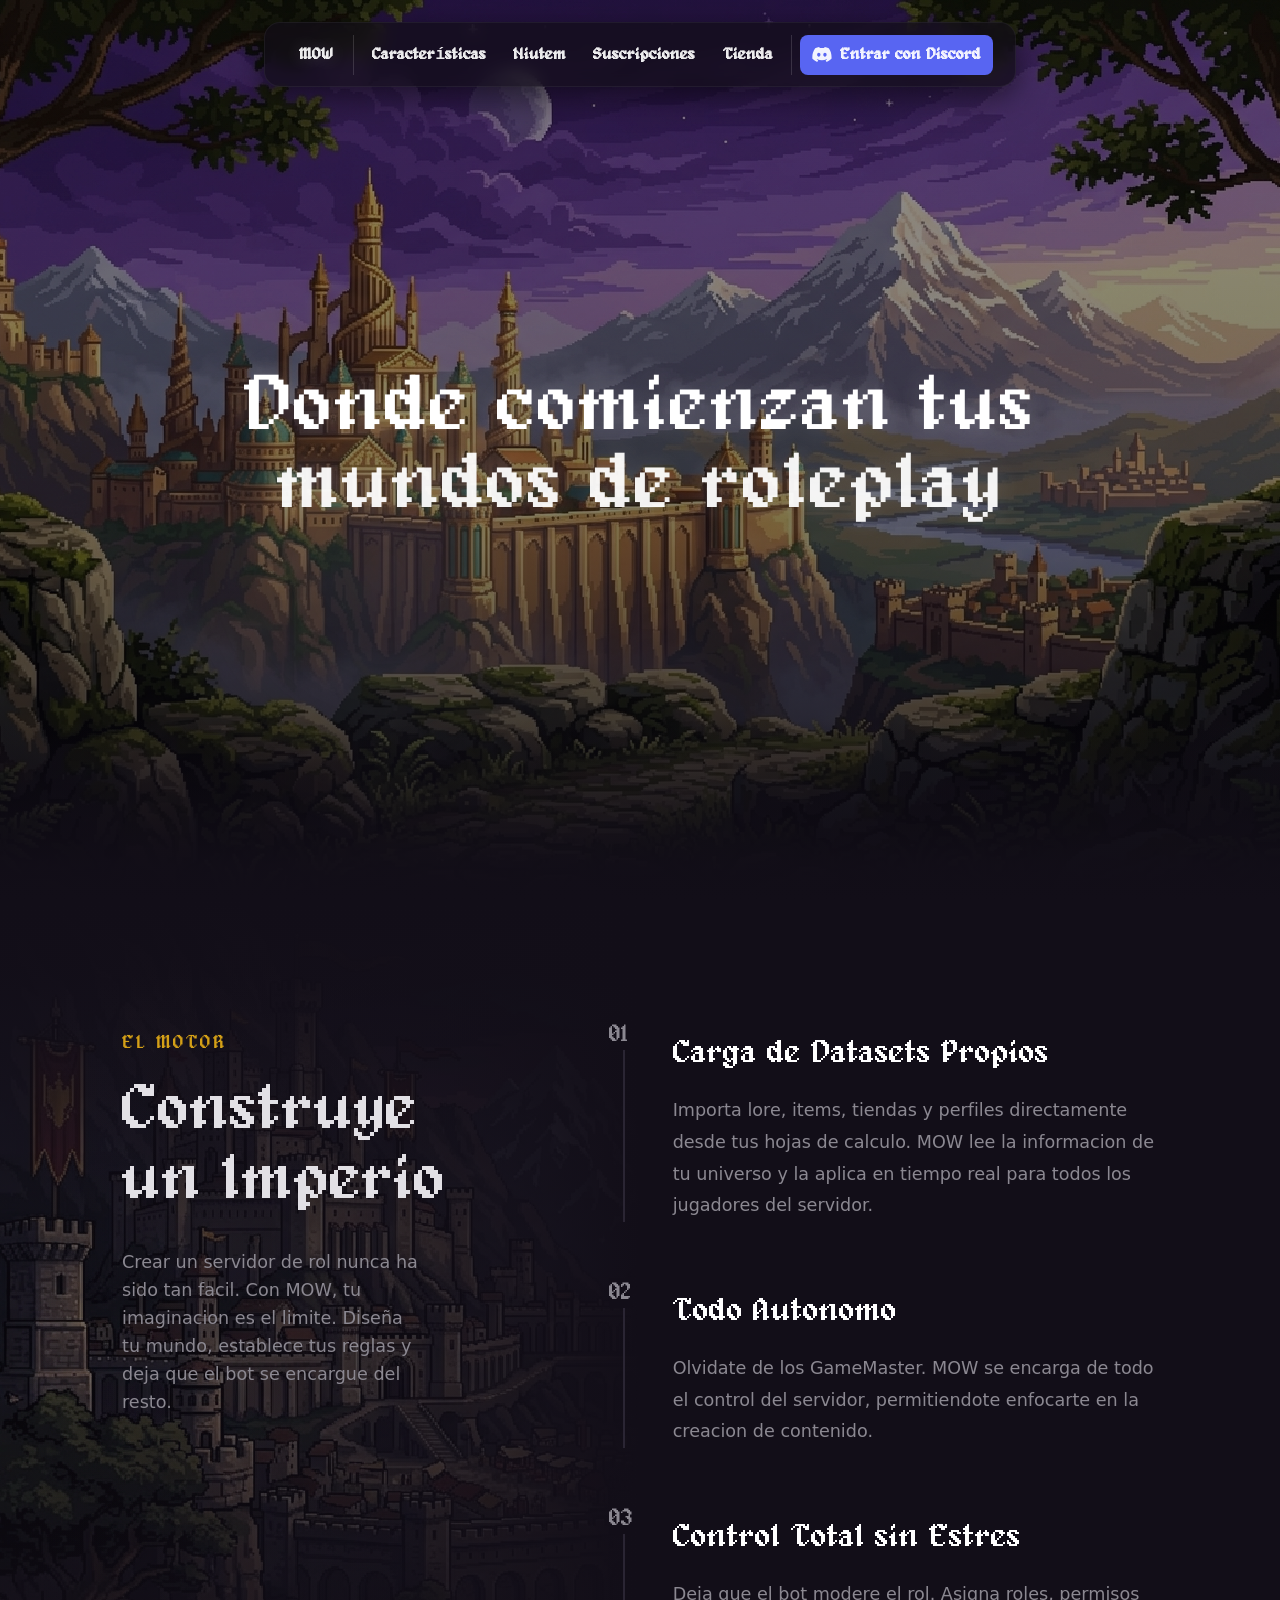
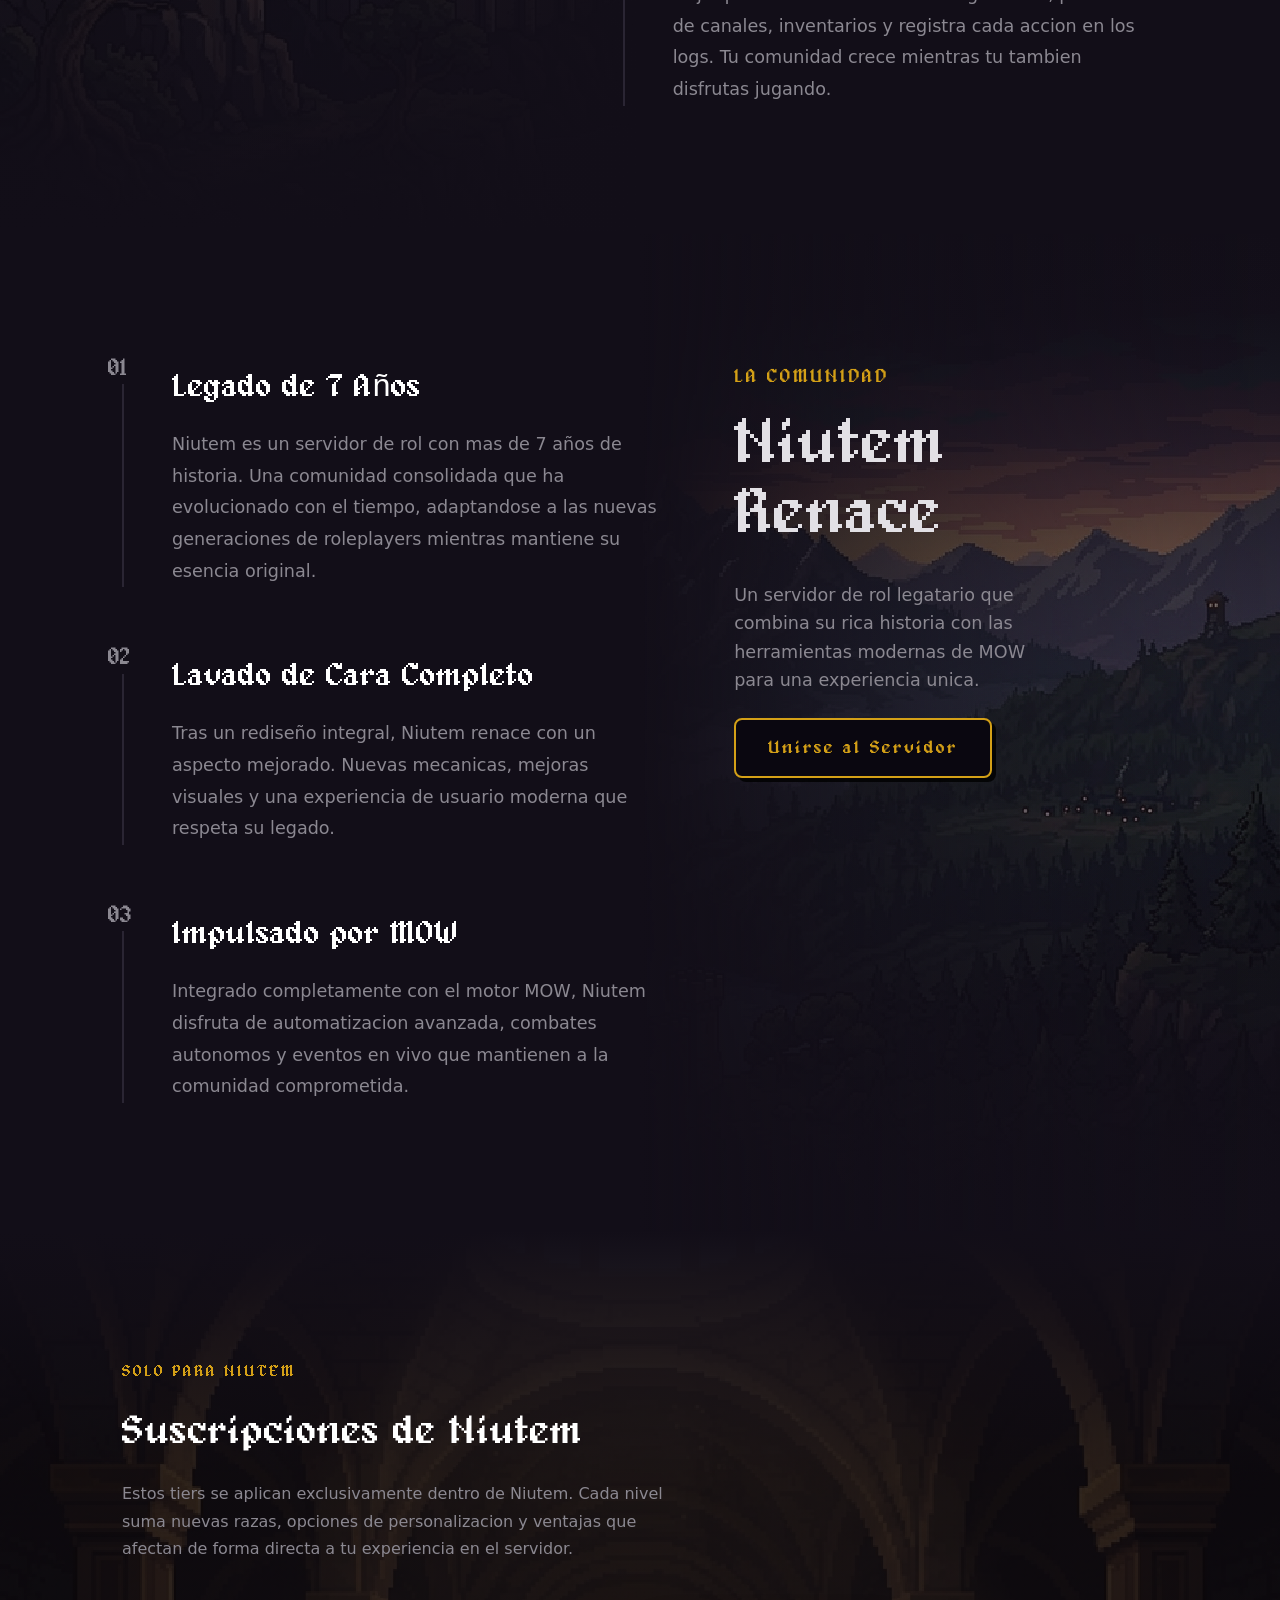
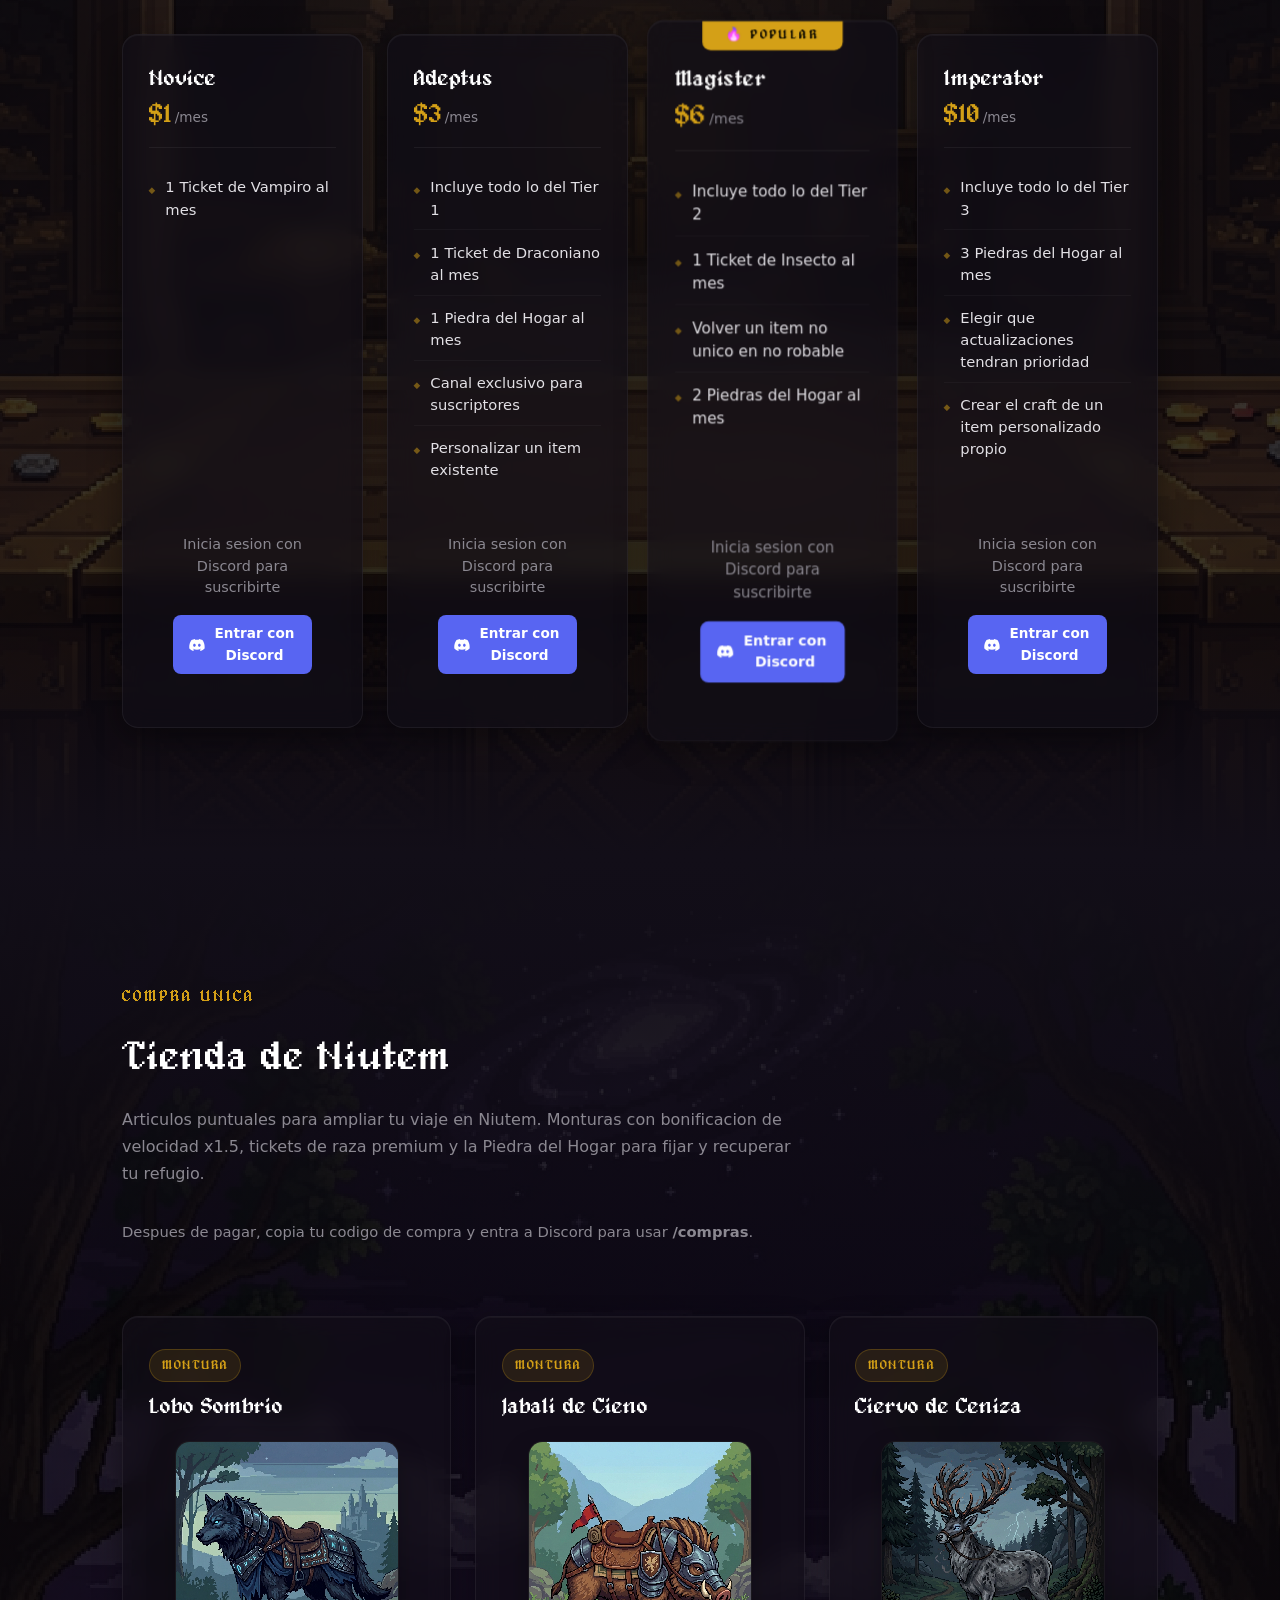
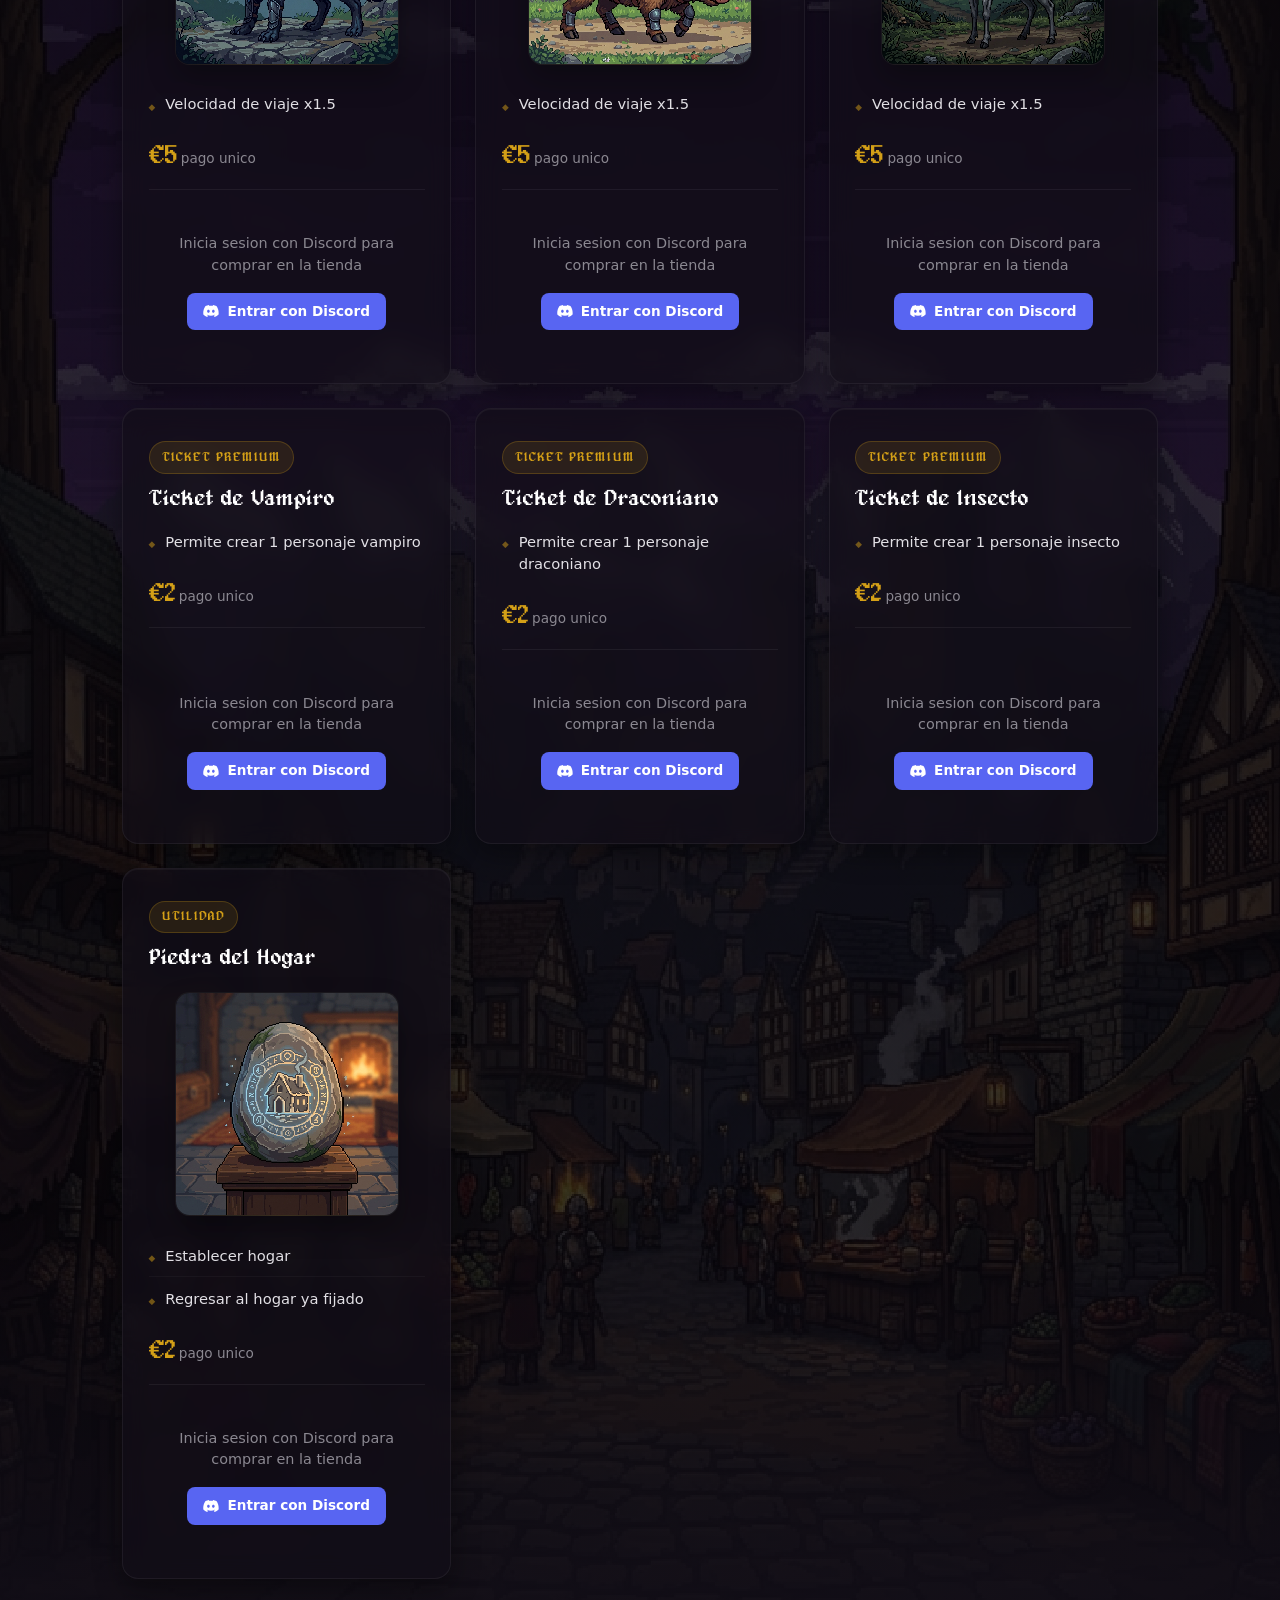
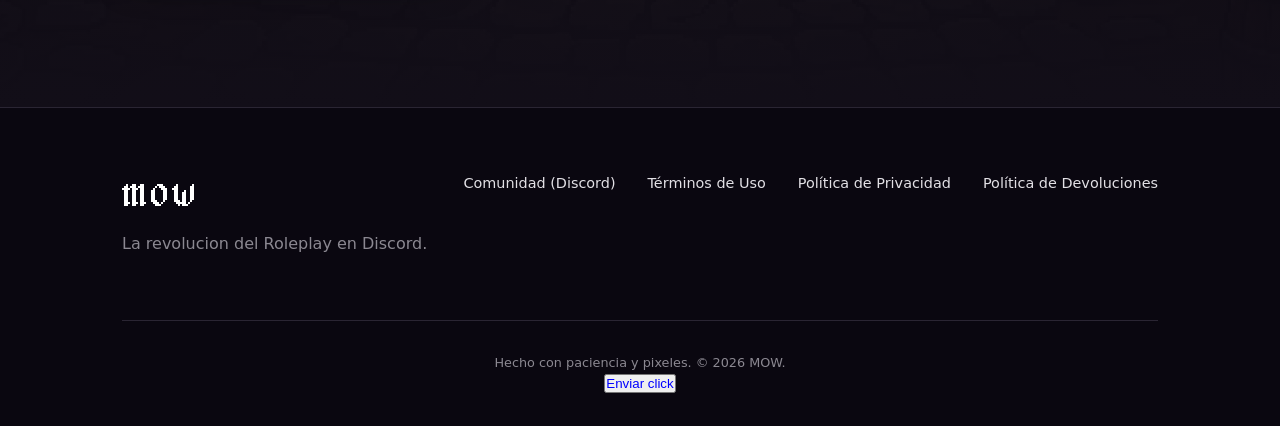
==== index.html @ 3567b25e "exposing keys" ====
<!DOCTYPE html>
<html lang="es">

<head>
    <meta charset="UTF-8">
    <meta name="viewport" content="width=device-width, initial-scale=1.0">
    <meta name="description"
        content="MOW te ayuda a crear mundos de roleplay automatizados en Discord con econom&iacute;a, clases, eventos vivos y gesti&oacute;n avanzada del servidor.">
    <meta name="robots" content="index, follow, max-image-preview:large, max-snippet:-1, max-video-preview:-1">
    <meta name="author" content="MOW">
    <meta name="theme-color" content="#120e18">
    <link rel="canonical" href="https://www.moworld.dev/">
    <link rel="alternate" hreflang="es-ES" href="https://www.moworld.dev/">
    <link rel="preload" as="image" href="images/banner.jpg">
    <meta property="og:locale" content="es_ES">
    <meta property="og:type" content="website">
    <meta property="og:site_name" content="MOW">
    <meta property="og:title" content="MOW | Crea mundos de roleplay automatizados en Discord">
    <meta property="og:description"
        content="Automatiza econom&iacute;a, clases, eventos y gesti&oacute;n de servidores de roleplay en Discord con MOW.">
    <meta property="og:url" content="https://www.moworld.dev/">
    <meta property="og:image" content="https://www.moworld.dev/images/banner.jpg">
    <meta property="og:image:alt" content="Paisaje pixel art de un mundo de roleplay creado con MOW">
    <meta property="og:image:width" content="1284">
    <meta property="og:image:height" content="816">
    <meta name="twitter:card" content="summary_large_image">
    <meta name="twitter:title" content="MOW | Crea mundos de roleplay automatizados en Discord">
    <meta name="twitter:description"
        content="Automatiza econom&iacute;a, clases, eventos y gesti&oacute;n de servidores de roleplay en Discord con MOW.">
    <meta name="twitter:image" content="https://www.moworld.dev/images/banner.jpg">
    <meta name="twitter:image:alt" content="Paisaje pixel art de un mundo de roleplay creado con MOW">
    <title>MOW | Crea mundos de roleplay automatizados en Discord</title>
    <link rel="icon" type="image/png" href="images/favicon.png">
    <script type="application/ld+json">
        {
            "@context": "https://schema.org",
            "@graph": [
                {
                    "@type": "Organization",
                    "@id": "https://www.moworld.dev/#organization",
                    "name": "MOW",
                    "url": "https://www.moworld.dev/",
                    "logo": {
                        "@type": "ImageObject",
                        "url": "https://www.moworld.dev/images/favicon.png",
                        "width": 500,
                        "height": 500
                    }
                },
                {
                    "@type": "WebSite",
                    "@id": "https://www.moworld.dev/#website",
                    "url": "https://www.moworld.dev/",
                    "name": "MOW",
                    "inLanguage": "es-ES",
                    "description": "MOW te ayuda a crear mundos de roleplay automatizados en Discord con economia, clases, eventos vivos y gestion avanzada del servidor.",
                    "publisher": {
                        "@id": "https://www.moworld.dev/#organization"
                    }
                }
            ]
        }
    </script>
    <link rel="stylesheet" href="index.css">
</head>

<body>

    <!-- NAVBAR -->
    <nav class="navbar" id="navbar" aria-label="Navegaci&oacute;n principal">
        <div class="nav-container">
            <a href="#inicio" class="nav-logo nav-logo-mobile">MOW</a>
            <button class="nav-toggle" id="navToggle" aria-label="Abrir men&uacute;">
                <span></span><span></span><span></span>
            </button>
            <ul class="nav-links" id="navLinks">
                <li class="nav-brand-item"><a href="#inicio" class="nav-logo nav-logo-pill">MOW</a></li>
                <li><a href="#caracteristicas">Caracter&iacute;sticas</a></li>
                <li><a href="#niutem">Niutem</a></li>
                <li><a href="#Suscripciones">Suscripciones</a></li>
                <li><a href="#tienda">Tienda</a></li>
                <li class="nav-cta-item" id="discordLoginSlot"><a href="#" class="btn-discord-login"><svg width="20"
                            height="15" viewBox="0 0 71 55" fill="none">
                            <path
                                d="M60.1 4.9A58.5 58.5 0 0045.4.2a.2.2 0 00-.2.1 40.8 40.8 0 00-1.8 3.7 54 54 0 00-16.2 0A37.1 37.1 0 0025.4.3a.2.2 0 00-.2-.1A58.4 58.4 0 0010.5 5a.2.2 0 00-.1 0C1.5 18 -.9 30.6.3 43a.2.2 0 000 .2A58.7 58.7 0 0017.8 55a.2.2 0 00.3-.1 42 42 0 003.6-5.9.2.2 0 00-.1-.3 38.6 38.6 0 01-5.5-2.6.2.2 0 01 0-.4l1.1-.9a.2.2 0 01.2 0 42 42 0 0035.6 0 .2.2 0 01.2 0l1.1.9a.2.2 0 010 .3 36.3 36.3 0 01-5.5 2.7.2.2 0 00-.1.3 47.2 47.2 0 003.6 5.9.2.2 0 00.2 0A58.5 58.5 0 0070.3 43.2a.2.2 0 000-.1c1.4-14.7-2.4-27.4-10-38.2a.2.2 0 00-.2 0zM23.7 35.3c-3.3 0-6.1-3.1-6.1-6.9s2.7-6.9 6.1-6.9 6.2 3.1 6.1 6.9c0 3.8-2.7 6.9-6.1 6.9zm22.6 0c-3.3 0-6.1-3.1-6.1-6.9s2.7-6.9 6.1-6.9 6.2 3.1 6.1 6.9c0 3.8-2.7 6.9-6.1 6.9z"
                                fill="currentColor" />
                        </svg> Entrar con Discord</a></li>
            </ul>
        </div>
    </nav>

    <!-- HERO -->
    <header class="hero" id="inicio">
        <div class="hero-bg">
            <img src="images/banner.jpg" alt="Paisaje pixel art de un mundo de roleplay creado con MOW" width="1284"
                height="816" fetchpriority="high">
        </div>
        <div class="hero-particles" id="heroParticles"></div>

        <div class="hero-content">
            <div class="hero-copy">
                <h1 class="hero-title">Donde comienzan tus<br><span>mundos de roleplay</span></h1>
            </div>
        </div>

        <div class="hero-spacer"></div>
    </header>
    <main>

        <!-- MAIN FEATURES (Left Edge Background Image) -->
        <section class="section features-edge-bg-section" id="caracteristicas" aria-labelledby="features-title">
            <div class="features-edge-bg">
                <div class="features-edge-image-container">
                    <img src="images/imperio.png" alt="Escena pixel art de un imperio de roleplay gestionado con MOW"
                        width="1376" height="768" loading="lazy" decoding="async">
                    <div class="features-edge-gradient"></div>
                </div>
            </div>

            <div class="container position-relative">
                <div class="features-imposing-layout">
                    <div class="features-sticky-header">
                        <span class="features-eyebrow text-gold">EL MOTOR</span>
                        <h2 class="features-title" id="features-title">Construye<br>un Imperio</h2>
                        <p class="features-description">
                            Crear un servidor de rol nunca ha sido tan facil. Con MOW, tu imaginacion es el limite.
                            Dise&ntilde;a tu mundo, establece tus reglas y deja que el bot se encargue del resto.
                        </p>
                    </div>

                    <div class="features-list">
                        <div class="feature-block">
                            <div class="feature-number">01</div>
                            <h3>Carga de Datasets Propios</h3>
                            <p>Importa lore, items, tiendas y perfiles directamente desde tus hojas de calculo. MOW lee
                                la informacion de tu universo y la aplica en tiempo real para todos los jugadores del
                                servidor.</p>
                        </div>

                        <div class="feature-block">
                            <div class="feature-number">02</div>
                            <h3>Todo Autonomo</h3>
                            <p>Olvidate de los GameMaster. MOW se encarga de todo el control del servidor, permitiendote
                                enfocarte en la creacion de contenido.</p>
                        </div>

                        <div class="feature-block">
                            <div class="feature-number">03</div>
                            <h3>Control Total sin Estres</h3>
                            <p>Deja que el bot modere el rol. Asigna roles, permisos de canales, inventarios y registra
                                cada accion en los logs. Tu comunidad crece mientras tu tambien disfrutas jugando.</p>
                        </div>
                    </div>
                </div>
            </div>
        </section>

        <!-- NIUTEM SECTION (Right Edge Background Image) -->
        <section class="section features-edge-bg-section-right" id="niutem" aria-labelledby="community-title">
            <div class="features-edge-bg-right">
                <div class="features-edge-image-container">
                    <img src="images/imperio.png" alt="Escena pixel art del universo de Niutem" width="1376"
                        height="768" loading="lazy" decoding="async">
                    <div class="features-edge-gradient-right"></div>
                </div>
            </div>

            <div class="container position-relative">
                <div class="features-imposing-layout features-layout-reverse">
                    <div class="features-list">
                        <div class="feature-block">
                            <div class="feature-number">01</div>
                            <h3>Legado de 7 A&ntilde;os</h3>
                            <p>Niutem es un servidor de rol con mas de 7 a&ntilde;os de historia. Una comunidad
                                consolidada que ha evolucionado con el tiempo, adaptandose a las nuevas generaciones de
                                roleplayers mientras mantiene su esencia original.</p>
                        </div>

                        <div class="feature-block">
                            <div class="feature-number">02</div>
                            <h3>Lavado de Cara Completo</h3>
                            <p>Tras un redise&ntilde;o integral, Niutem renace con un aspecto mejorado. Nuevas
                                mecanicas, mejoras visuales y una experiencia de usuario moderna que respeta su legado.
                            </p>
                        </div>

                        <div class="feature-block">
                            <div class="feature-number">03</div>
                            <h3>Impulsado por MOW</h3>
                            <p>Integrado completamente con el motor MOW, Niutem disfruta de automatizacion avanzada,
                                combates autonomos y eventos en vivo que mantienen a la comunidad comprometida.</p>
                        </div>
                    </div>

                    <div class="features-sticky-header">
                        <span class="features-eyebrow text-gold">LA COMUNIDAD</span>
                        <h2 class="features-title" id="community-title">Niutem<br>Renace</h2>
                        <p class="features-description">
                            Un servidor de rol legatario que combina su rica historia con las herramientas modernas de
                            MOW para una experiencia unica.
                        </p>
                        <a href="https://discord.gg/8uabM7sakw" target="_blank" rel="noopener noreferrer"
                            class="btn-rpg" style="margin-top: 1.5rem;">Unirse al Servidor</a>
                    </div>
                </div>
            </div>
        </section>

        <!-- NIUTEM TIERS -->
        <section class="section-with-bg" id="Suscripciones" aria-labelledby="pricing-title">
            <div class="section-bg-image">
                <img src="images/tesoreria.png"
                    alt="Tesorer&iacute;a pixel art con recompensas y suscripciones de Niutem" width="1376" height="768"
                    loading="lazy" decoding="async">
            </div>
            <div class="section-bg-overlay"></div>
            <div class="container" style="position: relative; z-index: 2;">
                <div class="pricing-showcase">
                    <div class="pricing-info">
                        <span class="pricing-kicker text-gold">SOLO PARA NIUTEM</span>
                        <h2 id="pricing-title">Suscripciones de Niutem</h2>
                        <p>Estos tiers se aplican exclusivamente dentro de Niutem. Cada nivel suma nuevas razas,
                            opciones de personalizacion y ventajas que afectan de forma directa a tu experiencia en el
                            servidor.</p>
                    </div>
                    <div id="billingStatus" class="billing-status" hidden></div>

                    <div class="tier-grid">
                        <article class="tier-box glass-card">
                            <h3 class="tier-name">Novice</h3>
                            <div class="tier-price-block">
                                <span class="tier-amount">$1</span>
                                <span class="tier-period">/mes</span>
                            </div>
                            <ul class="tier-list">
                                <li>1 Ticket de Vampiro al mes</li>
                            </ul>
                            <div id="paypal-button-container-tier1" class="paypal-tier-container"
                                data-paypal-plan-id="P-2KJ10306R8130061BNHBSCOA" data-paypal-tier="Novice"></div>
                        </article>

                        <article class="tier-box glass-card">
                            <h3 class="tier-name">Adeptus</h3>
                            <div class="tier-price-block">
                                <span class="tier-amount">$3</span>
                                <span class="tier-period">/mes</span>
                            </div>
                            <ul class="tier-list">
                                <li>Incluye todo lo del Tier 1</li>
                                <li>1 Ticket de Draconiano al mes</li>
                                <li>1 Piedra del Hogar al mes</li>
                                <li>Canal exclusivo para suscriptores</li>
                                <li>Personalizar un item existente</li>
                            </ul>
                            <div id="paypal-button-container-tier2" class="paypal-tier-container"
                                data-paypal-plan-id="P-4UE391120K964305JNHBSC7A" data-paypal-tier="Adeptus"></div>
                        </article>

                        <article class="tier-box glass-card tier-popular">
                            <div class="tier-corner-badge"><span>🔥</span> Popular</div>
                            <h3 class="tier-name">Magister</h3>
                            <div class="tier-price-block">
                                <span class="tier-amount">$6</span>
                                <span class="tier-period">/mes</span>
                            </div>
                            <ul class="tier-list">
                                <li>Incluye todo lo del Tier 2</li>
                                <li>1 Ticket de Insecto al mes</li>
                                <li>Volver un item no unico en no robable</li>
                                <li>2 Piedras del Hogar al mes</li>
                            </ul>
                            <div id="paypal-button-container-tier3" class="paypal-tier-container"
                                data-paypal-plan-id="P-38W417536C4778915NHBSD3A" data-paypal-tier="Magister"></div>
                        </article>

                        <article class="tier-box glass-card">
                            <h3 class="tier-name">Imperator</h3>
                            <div class="tier-price-block">
                                <span class="tier-amount">$10</span>
                                <span class="tier-period">/mes</span>
                            </div>
                            <ul class="tier-list">
                                <li>Incluye todo lo del Tier 3</li>
                                <li>3 Piedras del Hogar al mes</li>
                                <li>Elegir que actualizaciones tendran prioridad</li>
                                <li>Crear el craft de un item personalizado propio</li>
                            </ul>
                            <div id="paypal-button-container-tier4" class="paypal-tier-container"
                                data-paypal-plan-id="P-8BY60031BX901473TNHBSEFY" data-paypal-tier="Imperator"></div>
                        </article>
                    </div>
                </div>
            </div>
        </section>

        <section class="section-with-bg store-section" id="tienda" aria-labelledby="store-title">
            <div class="section-bg-image">
                <img src="images/tienda.png" alt="Interior pixel art de una tienda de Niutem con articulos exclusivos"
                    width="1376" height="768" loading="lazy" decoding="async">
            </div>
            <div class="section-bg-overlay"></div>
            <div class="container" style="position: relative; z-index: 2;">
                <div class="pricing-showcase store-showcase">
                    <div class="pricing-info store-info">
                        <span class="pricing-kicker text-gold">COMPRA UNICA</span>
                        <h2 id="store-title">Tienda de Niutem</h2>
                        <p>Articulos puntuales para ampliar tu viaje en Niutem. Monturas con bonificacion de velocidad
                            x1.5, tickets de raza premium y la Piedra del Hogar para fijar y recuperar tu refugio.</p>
                        <p class="store-helper">Despues de pagar, copia tu codigo de compra y entra a Discord para usar
                            <strong>/compras</strong>.</p>
                    </div>
                    <div id="storeStatus" class="billing-status" hidden></div>

                    <div class="store-grid" aria-label="Productos de la tienda de Niutem">
                        <article class="store-item glass-card">
                            <span class="store-type">Montura</span>
                            <h3 class="tier-name">Lobo Sombrio</h3>
                            <div class="store-item-media">
                                <img src="images/shadow-wolf-mount.jpg" alt="Lobo Sombrio, montura de Niutem"
                                    loading="lazy" decoding="async">
                            </div>
                            <ul class="tier-list">
                                <li>Velocidad de viaje x1.5</li>
                            </ul>
                            <div class="tier-price-block">
                                <span class="tier-amount">&euro;5</span>
                                <span class="tier-period">pago unico</span>
                            </div>
                            <div id="paypal-button-container-store-shadow-wolf" class="paypal-store-container"
                                data-product-id="mount-shadow-wolf" data-product-name="Montura: Lobo Sombrio"
                                data-product-price="5.00" data-product-currency="EUR"></div>
                        </article>

                        <article class="store-item glass-card">
                            <span class="store-type">Montura</span>
                            <h3 class="tier-name">Jabali de Cieno</h3>
                            <div class="store-item-media">
                                <img src="images/mire-boar-mount.jpg" alt="Jabali de Cieno, montura de Niutem"
                                    loading="lazy" decoding="async">
                            </div>
                            <ul class="tier-list">
                                <li>Velocidad de viaje x1.5</li>
                            </ul>
                            <div class="tier-price-block">
                                <span class="tier-amount">&euro;5</span>
                                <span class="tier-period">pago unico</span>
                            </div>
                            <div id="paypal-button-container-store-mire-boar" class="paypal-store-container"
                                data-product-id="mount-mire-boar" data-product-name="Montura: Jabali de Cieno"
                                data-product-price="5.00" data-product-currency="EUR"></div>
                        </article>

                        <article class="store-item glass-card">
                            <span class="store-type">Montura</span>
                            <h3 class="tier-name">Ciervo de Ceniza</h3>
                            <div class="store-item-media">
                                <img src="images/ash-hart-mount.jpg" alt="Ciervo de Ceniza, montura de Niutem"
                                    loading="lazy" decoding="async">
                            </div>
                            <ul class="tier-list">
                                <li>Velocidad de viaje x1.5</li>
                            </ul>
                            <div class="tier-price-block">
                                <span class="tier-amount">&euro;5</span>
                                <span class="tier-period">pago unico</span>
                            </div>
                            <div id="paypal-button-container-store-ash-hart" class="paypal-store-container"
                                data-product-id="mount-ash-hart" data-product-name="Montura: Ciervo de Ceniza"
                                data-product-price="5.00" data-product-currency="EUR"></div>
                        </article>

                        <article class="store-item glass-card">
                            <span class="store-type">Ticket premium</span>
                            <h3 class="tier-name">Ticket de Vampiro</h3>
                            <ul class="tier-list">
                                <li>Permite crear 1 personaje vampiro</li>
                            </ul>
                            <div class="tier-price-block">
                                <span class="tier-amount">&euro;2</span>
                                <span class="tier-period">pago unico</span>
                            </div>
                            <div id="paypal-button-container-store-race-vamp" class="paypal-store-container"
                                data-product-id="race-ticket-vamp" data-product-name="Ticket de Vampiro"
                                data-product-price="2.00" data-product-currency="EUR"></div>
                        </article>

                        <article class="store-item glass-card">
                            <span class="store-type">Ticket premium</span>
                            <h3 class="tier-name">Ticket de Draconiano</h3>
                            <ul class="tier-list">
                                <li>Permite crear 1 personaje draconiano</li>
                            </ul>
                            <div class="tier-price-block">
                                <span class="tier-amount">&euro;2</span>
                                <span class="tier-period">pago unico</span>
                            </div>
                            <div id="paypal-button-container-store-race-derg" class="paypal-store-container"
                                data-product-id="race-ticket-derg" data-product-name="Ticket de Draconiano"
                                data-product-price="2.00" data-product-currency="EUR"></div>
                        </article>

                        <article class="store-item glass-card">
                            <span class="store-type">Ticket premium</span>
                            <h3 class="tier-name">Ticket de Insecto</h3>
                            <ul class="tier-list">
                                <li>Permite crear 1 personaje insecto</li>
                            </ul>
                            <div class="tier-price-block">
                                <span class="tier-amount">&euro;2</span>
                                <span class="tier-period">pago unico</span>
                            </div>
                            <div id="paypal-button-container-store-race-bug" class="paypal-store-container"
                                data-product-id="race-ticket-bug" data-product-name="Ticket de Insecto"
                                data-product-price="2.00" data-product-currency="EUR"></div>
                        </article>

                        <article class="store-item glass-card">
                            <span class="store-type">Utilidad</span>
                            <h3 class="tier-name">Piedra del Hogar</h3>
                            <div class="store-item-media">
                                <img src="images/hearthstone.jpg" alt="Piedra del Hogar de Niutem" loading="lazy"
                                    decoding="async">
                            </div>
                            <ul class="tier-list">
                                <li>Establecer hogar</li>
                                <li>Regresar al hogar ya fijado</li>
                            </ul>
                            <div class="tier-price-block">
                                <span class="tier-amount">&euro;2</span>
                                <span class="tier-period">pago unico</span>
                            </div>
                            <div id="paypal-button-container-store-hearthstone" class="paypal-store-container"
                                data-product-id="hearthstone" data-product-name="Piedra del Hogar"
                                data-product-price="2.00" data-product-currency="EUR"></div>
                        </article>
                    </div>
                </div>
            </div>
        </section>
    </main>

    <!-- FOOTER -->
    <footer class="footer">
        <div class="container">
            <div class="footer-grid">
                <div class="footer-brand">
                    <h2>MOW</h2>
                    <p>La revolucion del Roleplay en Discord.</p>
                </div>
                <div class="footer-links">
                    <a href="https://discord.gg/8uabM7sakw" target="_blank" rel="noopener noreferrer">Comunidad
                        (Discord)</a>
                    <a href="terminos-de-uso.html">T&eacute;rminos de Uso</a>
                    <a href="politica-privacidad.html">Pol&iacute;tica de Privacidad</a>
                    <a href="politica-devoluciones.html">Pol&iacute;tica de Devoluciones</a>
                </div>
            </div>
            <div class="footer-bottom">
                <p>Hecho con paciencia y pixeles. &copy; 2026 MOW.</p>
                <button id="clickme" style="color: blue;">Enviar click</button>
            </div>
        </div>
    </footer>

    <script
        src="https://www.paypal.com/sdk/js?client-id=AQHB15zh89MYXNedFDgNwhKow8punSh8_bufo4EkvJfCBm-2lFeNPynKwJ0CjEj3Xhb8BB1spWysKGC1&vault=true&intent=subscription"
        data-sdk-integration-source="button-factory"></script>
    <script
        src="https://www.paypal.com/sdk/js?client-id=AQHB15zh89MYXNedFDgNwhKow8punSh8_bufo4EkvJfCBm-2lFeNPynKwJ0CjEj3Xhb8BB1spWysKGC1&currency=EUR&intent=capture&components=buttons"
        data-namespace="paypalStore" data-sdk-integration-source="button-factory"></script>
    <script src="script.js?v=12345"></script>
</body>

</html>
---- index.css ----
@font-face {
    font-family: 'Alagard';
    src: url('typography/alagard.ttf') format('truetype');
    font-weight: normal;
    font-style: normal;
}

* {
    margin: 0;
    padding: 0;
    box-sizing: border-box;
}

:root {
    --bg-main: #120e18;
    --bg-alt: #0a0710;
    --text-main: #e2e0e5;
    --text-muted: #8b8891;
    --accent-gold: #d4a017; /* Changed from bright yellow to classic RPG gold */
    --accent-gold-hover: #eebb47;
    --accent-purple: #7e22ce;
    --border-dark: #2a2533;
    --edge-section-vertical-fade:
        linear-gradient(
            to bottom,
            var(--bg-main) 0%,
            rgba(18, 14, 24, 0.96) 8%,
            rgba(18, 14, 24, 0.72) 20%,
            rgba(18, 14, 24, 0.32) 34%,
            rgba(18, 14, 24, 0.08) 46%,
            rgba(18, 14, 24, 0.08) 54%,
            rgba(18, 14, 24, 0.32) 66%,
            rgba(18, 14, 24, 0.72) 80%,
            rgba(18, 14, 24, 0.96) 92%,
            var(--bg-main) 100%
        );
    --edge-section-horizontal-fade-left:
        linear-gradient(
            to right,
            transparent 0%,
            rgba(18, 14, 24, 0.08) 18%,
            rgba(18, 14, 24, 0.18) 34%,
            rgba(18, 14, 24, 0.34) 52%,
            rgba(18, 14, 24, 0.56) 70%,
            rgba(18, 14, 24, 0.8) 86%,
            rgba(18, 14, 24, 0.94) 95%,
            var(--bg-main) 100%
        );
    --edge-section-horizontal-fade-right:
        linear-gradient(
            to left,
            transparent 0%,
            rgba(18, 14, 24, 0.08) 18%,
            rgba(18, 14, 24, 0.18) 34%,
            rgba(18, 14, 24, 0.34) 52%,
            rgba(18, 14, 24, 0.56) 70%,
            rgba(18, 14, 24, 0.8) 86%,
            rgba(18, 14, 24, 0.94) 95%,
            var(--bg-main) 100%
        );
    --container-max: 1100px;
    --section-space: clamp(5rem, 10vw, 8rem);
}

html {
    scroll-behavior: smooth;
}

body {
    /* Using a standard sans-serif for readability, Alagard for headings/buttons */
    font-family: system-ui, -apple-system, sans-serif;
    background-color: var(--bg-main);
    color: var(--text-main);
    overflow-x: hidden;
    line-height: 1.6;
}

img {
    display: block;
    max-width: 100%;
}

h1, h2, h3, h4, .nav-logo, .btn-rpg, .step-num {
    font-family: 'Alagard', monospace;
    font-weight: normal;
}

/* ═══════════════════════════════════════
   UTILITIES
   ═══════════════════════════════════════ */
.container {
    width: min(100%, var(--container-max));
    margin: 0 auto;
    padding: 0 clamp(1rem, 4vw, 2rem);
}

.text-gold {
    color: var(--accent-gold);
}

/* ═══════════════════════════════════════
   NAVBAR
   ═══════════════════════════════════════ */
.navbar {
    position: fixed;
    top: 0;
    left: 0;
    width: 100%;
    z-index: 1000;
    padding: clamp(1rem, 2vw, 1.4rem) 0;
    transition: padding 0.3s ease;
}

.navbar.scrolled {
    padding: 1rem 0;
}

.nav-container {
    width: fit-content;
    max-width: calc(100% - 2rem);
    margin: 0 auto;
    padding: 0.35rem clamp(0.75rem, 2vw, 1rem);
    position: relative;
    display: flex;
    justify-content: center;
    align-items: center;
    min-height: 54px;
    background: rgba(18, 14, 24, 0.7);
    backdrop-filter: blur(8px);
    -webkit-backdrop-filter: blur(8px);
    border: 1px solid rgba(255, 255, 255, 0.05);
    border-radius: 1rem;
    box-shadow: 0 10px 30px rgba(0, 0, 0, 0.5);
}

.nav-logo {
    font-size: 1.75rem;
    color: #fff;
    text-decoration: none;
    letter-spacing: 3px;
    text-shadow: 0 0 18px rgba(255, 255, 255, 0.2);
}

.nav-logo-mobile {
    display: none;
}

.nav-brand-item {
    display: flex;
    align-items: center;
    margin-right: 0.2rem;
    padding-right: 0.5rem;
    border-right: 1px solid rgba(255, 255, 255, 0.14);
}

.nav-logo-pill {
    display: inline-flex;
    align-items: center;
    justify-content: center;
    min-height: 44px;
    padding: 0 1rem;
    font-size: 1.75rem;
    letter-spacing: 2px;
    border-radius: 999px;
}

.nav-logo-pill:hover {
    background: transparent;
}

.nav-links {
    display: flex;
    list-style: none;
    gap: 0.2rem;
    align-items: center;
    justify-content: center;
    flex-wrap: wrap;
    max-width: 100%;
    padding: 0.35rem;
    background: transparent;
    border: none;
    border-radius: 0.75rem;
    box-shadow: none;
}

.nav-links a {
    display: inline-flex;
    align-items: center;
    justify-content: center;
    min-height: 40px;
    padding: 0 0.75rem;
    color: rgba(255, 255, 255, 0.92);
    text-decoration: none;
    font-size: 1rem;
    font-weight: 600;
    transition: color 0.2s ease, background 0.2s ease;
    font-family: 'Alagard', monospace;
    letter-spacing: 0;
    border-radius: 0.5rem;
    white-space: nowrap;
}

.nav-links a:hover {
    color: #fff;
    background: rgba(255, 255, 255, 0.08);
}

.nav-cta {
    display: inline-flex;
    align-items: center;
    justify-content: center;
    min-height: 36px;
    padding: 0.1rem 1rem;
    background: rgba(9, 13, 24, 0.82);
    border: 1px solid rgba(255, 255, 255, 0.14);
    border-radius: 0.5rem;
    box-shadow: inset 0 1px 0 rgba(255, 255, 255, 0.08);
    color: #fff;
    text-decoration: none;
    font-family: system-ui, -apple-system, sans-serif;
    font-size: 0.85rem;
    font-weight: 700;
    transition: transform 0.2s ease, background 0.2s ease, border-color 0.2s ease;
}

.nav-cta:hover {
    transform: translateY(-1px);
    background: rgba(14, 20, 36, 0.92);
    border-color: rgba(255, 255, 255, 0.24);
}

.nav-toggle {
    position: absolute;
    right: clamp(1rem, 3vw, 2rem);
    display: none;
    flex-direction: column;
    gap: 4px;
    background: none;
    border: none;
    cursor: pointer;
}

.nav-toggle span {
    width: 24px;
    height: 2px;
    background: #fff;
}

/* ═══════════════════════════════════════
   BUTTONS (Retro Modern)
   ═══════════════════════════════════════ */
.btn-rpg {
    display: inline-flex;
    align-items: center;
    justify-content: center;
    padding: 14px 32px;
    background: var(--bg-alt);
    color: var(--accent-gold);
    text-decoration: none;
    font-size: 1.1rem;
    letter-spacing: 2px;
    border: 2px solid var(--accent-gold);
    border-radius: 0.5rem;
    box-shadow: 4px 4px 0px rgba(0,0,0,0.8);
    transition: all 0.2s ease;
    cursor: pointer;
}

.btn-rpg:hover {
    transform: translate(-2px, -2px);
    box-shadow: 6px 6px 0px rgba(0,0,0,0.8);
    background: var(--accent-gold);
    color: #000;
}

.btn-rpg:active {
    transform: translate(2px, 2px);
    box-shadow: 2px 2px 0px rgba(0,0,0,0.6);
}

.btn-rpg.btn-small {
    padding: 8px 20px;
    font-size: 1rem;
}

.nav-links .btn-rpg {
    font-family: 'Alagard', monospace;
    box-shadow: none;
    border: none;
    background: transparent;
    border-radius: 0.5rem;
    color: #fff;
}

.nav-links .btn-rpg:hover {
    transform: none;
    box-shadow: none;
    background: rgba(255, 255, 255, 0.08);
    color: #fff;
}

.nav-cta-item {
    display: flex;
    align-items: center;
    margin-left: 0.2rem;
    padding-left: 0.5rem;
    border-left: 1px solid rgba(255, 255, 255, 0.14);
}

/* ═══════════════════════════════════════
   HERO
   ═══════════════════════════════════════ */
.hero {
    position: relative;
    width: 100%;
    text-align: center;
    height: auto;
    min-height: 100svh;
    overflow: hidden;
}

.hero-bg {
    position: absolute;
    inset: 0;
    z-index: 0;
    background: #09070f;
}

.hero-spacer {
    display: none;
}

.hero-bg img {
    width: 100%;
    height: 100%;
    min-height: 100svh;
    object-fit: cover;
    object-position: center 30%;
    image-rendering: pixelated;
    filter: brightness(0.6) saturate(0.92);
}

.hero-bg::after {
    content: '';
    position: absolute;
    inset: 0;
    background: linear-gradient(
        180deg,
        rgba(10, 7, 16, 0.05) 0%,
        rgba(10, 7, 16, 0.1) 30%,
        rgba(10, 7, 16, 0.2) 60%,
        rgba(9, 7, 15, 0.85) 100%
    );
    z-index: 1;
}

.hero::after {
    content: '';
    position: absolute;
    bottom: 0;
    left: 0;
    width: 100%;
    height: 180px;
    background: linear-gradient(
        180deg,
        transparent 0%,
        rgba(18, 14, 24, 0.5) 50%,
        rgba(18, 14, 24, 0.9) 80%,
        var(--bg-main) 100%
    );
    z-index: 2;
    pointer-events: none;
}

.hero::before {
    content: '';
    position: absolute;
    inset: auto auto 8% 10%;
    width: 40vw;
    height: 40vw;
    background: radial-gradient(circle, rgba(255, 255, 255, 0.08) 0%, transparent 70%);
    filter: blur(20px);
    pointer-events: none;
    z-index: 1;
}

.hero-particles {
    position: absolute;
    inset: 0;
    z-index: 3;
    pointer-events: none;
}

.particle {
    position: absolute;
    width: 3px;
    height: 3px;
    background: var(--accent-gold);
    opacity: 0;
    animation: floatParticle 6s infinite;
}

@keyframes floatParticle {
    0% { opacity: 0; transform: translateY(0); }
    15% { opacity: 0.8; }
    100% { opacity: 0; transform: translateY(-150px); }
}

.hero-content {
    position: relative;
    z-index: 3;
    width: 100%;
    min-height: 100svh;
    padding: clamp(6rem, 10vw, 8rem) clamp(1rem, 4vw, 2rem) clamp(3rem, 6vw, 4rem);
    display: flex;
    flex-direction: column;
    align-items: center;
    justify-content: center;
}

.hero-badge {
    display: inline-block;
    padding: 0.4rem 0.85rem;
    font-size: 0.72rem;
    font-family: system-ui, -apple-system, sans-serif;
    letter-spacing: 2px;
    text-transform: uppercase;
    color: rgba(255, 255, 255, 0.92);
    background: rgba(176, 218, 243, 0.12);
    border: 1px solid rgba(255, 255, 255, 0.18);
    border-radius: 999px;
    margin-bottom: 1.35rem;
    box-shadow: 0 10px 26px rgba(10, 20, 36, 0.14);
}

.hero-title {
    font-size: clamp(3.3rem, 6.2vw, 5.5rem);
    line-height: 0.98;
    color: #fff;
    letter-spacing: 1px;
    text-shadow: 0 0 24px rgba(255, 255, 255, 0.16);
    text-align: center;
    margin-top: -8vh;
    padding-inline: 0.2em;
    text-wrap: balance;
}

.hero-title span {
    color: rgba(255, 255, 255, 0.94);
}

.hero-copy {
    text-align: center;
    width: 100%;
    position: relative;
    z-index: 3;
}

.hero-panel {
    position: absolute;
    bottom: 4rem;
    left: 2rem;
    width: min(100%, 300px);
    background: rgba(18, 14, 24, 0.52);
    border-top-color: rgba(255, 255, 255, 0.22);
    border-color: rgba(255, 255, 255, 0.14);
    box-shadow: 0 24px 60px rgba(2, 8, 18, 0.34);
    padding: 1.5rem;
}

.hero-panel-kicker {
    display: inline-block;
    margin-bottom: 0.75rem;
    color: #f3d086;
    font-family: 'Alagard', monospace;
    font-size: 0.8rem;
    letter-spacing: 2px;
    text-transform: uppercase;
}

.hero-panel h2 {
    margin-bottom: 1rem;
    color: #fff;
    font-size: 1.5rem;
    line-height: 1.08;
}

.hero-panel-actions {
    display: flex;
    align-items: center;
    gap: 1rem;
    flex-wrap: wrap;
}

.hero-cta {
    min-width: auto;
    padding: 0.1rem 1rem;
}

.hero-inline-link {
    color: rgba(255, 255, 255, 0.88);
    text-decoration: none;
    font-family: system-ui, -apple-system, sans-serif;
    font-weight: 600;
}

.hero-inline-link:hover {
    color: #fff;
}

/* ═══════════════════════════════════════
   SECTION GLOBALS
   ═══════════════════════════════════════ */
.section {
    padding: var(--section-space) 0;
}

/* Clean alternating backgrounds for better flow */
.section:nth-child(even) {
    background-color: var(--bg-alt);
}

.section-pattern {
    background-color: #1a1523; /* Lighter than --bg-main */
    background-image: radial-gradient(rgba(212, 160, 23, 0.08) 1px, transparent 1px);
    background-size: 24px 24px;
    border-top: 1px solid var(--border-dark);
    border-bottom: 1px solid var(--border-dark);
}

.section-header {
    margin-bottom: 4rem;
}

.section-header h2 {
    font-size: 2.5rem;
    color: #fff;
    margin-bottom: 0.5rem;
    letter-spacing: 1px;
}

.section-header p {
    color: var(--text-muted);
    font-size: 1rem;
}

/* ═══════════════════════════════════════
   INTEGRATED BACKGROUND SECTIONS
   ═══════════════════════════════════════ */
.section-with-bg {
    position: relative;
    padding: var(--section-space) 0;
    overflow: hidden;
}

.section-bg-image {
    position: absolute;
    inset: 0;
    z-index: 0;
}

.section-bg-image img {
    width: 100%;
    height: 100%;
    object-fit: cover;
    image-rendering: pixelated;
    filter: brightness(0.4);
}

.section-bg-overlay {
    position: absolute;
    inset: 0;
    background: linear-gradient(
        180deg,
        var(--bg-main) 0%,
        rgba(10, 7, 16, 0.5) 20%,
        rgba(10, 7, 16, 0.5) 80%,
        var(--bg-main) 100%
    );
    z-index: 1;
}

.section-with-bg .container {
    position: relative;
    z-index: 2;
}

.glass-card {
    background: rgba(18, 14, 24, 0.7);
    backdrop-filter: blur(8px);
    -webkit-backdrop-filter: blur(8px);
    border: 1px solid rgba(255, 255, 255, 0.05);
    border-top: 1px solid rgba(212, 160, 23, 0.3);
    padding: 2.5rem;
    border-radius: 0.5rem;
    box-shadow: 0 10px 30px rgba(0, 0, 0, 0.5);
    transition: transform 0.3s ease, border-color 0.3s ease;
}

.glass-card:hover {
    transform: translateY(-5px);
    border-top-color: var(--accent-gold);
}

/* ═══════════════════════════════════════
    FEATURE SHOWCASE (Bento / Asymmetric Edge BG)
    ═══════════════════════════════════════ */
.features-edge-bg-section {
    position: relative;
    padding: var(--section-space) 0;
}

.features-edge-bg {
    position: absolute;
    top: 0;
    left: 0;
    width: min(50%, 46rem); /* Image takes up the left half */
    height: 100%;
    z-index: 0;
    pointer-events: none;
}

.features-edge-image-container {
    position: relative;
    width: 100%;
    height: 100%;
}

.features-edge-image-container img {
    width: 100%;
    height: 100%;
    object-fit: cover;
    object-position: left center;
    image-rendering: pixelated;
    opacity: 0.6; /* Dimmed to fit text */
}

.features-edge-gradient {
    position: absolute;
    inset: 0;
    /* Complex gradient to fade out towards the right, top, and bottom */
    background:
        var(--edge-section-horizontal-fade-left),
        var(--edge-section-vertical-fade);
}

/* Right-aligned version for Niutem section */
.section.features-edge-bg-section-right {
    position: relative;
    padding: var(--section-space) 0;
    background-color: var(--bg-main);
}

.features-edge-bg-right {
    position: absolute;
    top: 0;
    right: 0;
    left: auto;
    width: min(50%, 46rem); /* Image takes up the right half */
    height: 100%;
    z-index: 0;
    pointer-events: none;
}

.features-edge-bg-right .features-edge-image-container img {
    object-position: right center;
}

.features-edge-gradient-right {
    position: absolute;
    inset: 0;
    /* Mirror the left-edge section so the text-side background matches exactly. */
    background:
        var(--edge-section-horizontal-fade-right),
        var(--edge-section-vertical-fade);
}

.position-relative {
    position: relative;
    z-index: 2;
}
.features-imposing-layout {
    display: grid;
    grid-template-columns: minmax(17rem, 0.95fr) minmax(0, 1.2fr);
    gap: clamp(2.5rem, 6vw, 6rem);
    align-items: start;
}

.features-layout-reverse {
    grid-template-columns: minmax(0, 1.2fr) minmax(17rem, 0.95fr);
}

.features-sticky-header {
    position: sticky;
    top: 120px;
    align-self: start;
}

.features-eyebrow {
    display: block;
    margin-bottom: 1rem;
    font-family: 'Alagard', monospace;
    font-size: 1.2rem;
    letter-spacing: 2px;
}

.features-title {
    font-size: clamp(2.75rem, 5vw, 4rem);
    line-height: 1.1;
    margin-bottom: 2rem;
}

.features-description {
    color: var(--text-muted);
    font-size: 1.1rem;
    max-width: 18.75rem;
}

.features-list {
    display: flex;
    flex-direction: column;
    gap: 4rem;
    min-width: 0;
}

.feature-block {
    position: relative;
    padding-left: clamp(2rem, 4vw, 3rem);
    border-left: 2px solid var(--border-dark);
    transition: border-color 0.3s;
}

.feature-block:hover {
    border-left-color: var(--accent-gold);
}

.feature-number {
    position: absolute;
    left: -1rem;
    top: -0.5rem;
    background: var(--bg-main);
    color: var(--text-muted);
    font-size: 1.5rem;
    font-family: 'Alagard', monospace;
    padding: 0.2rem 0;
    line-height: 1;
}

.feature-block:hover .feature-number {
    color: var(--accent-gold);
}

.feature-block h3 {
    font-size: clamp(1.5rem, 3vw, 2rem);
    color: #fff;
    margin-bottom: 1rem;
}

.feature-block p {
    font-size: clamp(1rem, 2vw, 1.1rem);
    color: var(--text-muted);
    line-height: 1.8;
}

.feature-image {
    flex: 1;
}

.img-placeholder {
    width: 100%;
    aspect-ratio: 4/3;
    border: 2px solid var(--border-dark);
    display: flex;
    align-items: center;
    justify-content: center;
    background: #0f0b14;
    position: relative;
    /* Adding a subtle offset shadow for modern feel */
    box-shadow: 8px 8px 0px rgba(0,0,0,0.5);
}

.img-placeholder span {
    color: var(--text-muted);
    font-size: 0.8rem;
    text-align: center;
    padding: 2rem;
    font-family: system-ui, sans-serif;
}

.img-placeholder::after {
    content: attr(data-label);
    position: absolute;
    top: -12px;
    left: 20px;
    background: var(--bg-main);
    padding: 0 10px;
    font-size: 0.75rem;
    color: var(--accent-gold);
    font-family: 'Alagard', monospace;
    letter-spacing: 1px;
}

/* ═══════════════════════════════════════
    HOW IT WORKS (Refined Timeline)
    ═══════════════════════════════════════ */
.timeline-section {
    padding: 6rem 0;
}

.timeline-refined {
    position: relative;
    max-width: 900px;
    margin: 0 auto;
}

/* Soft faded line in center */
.timeline-refined::before {
    content: '';
    position: absolute;
    left: 50%;
    top: 80px;
    bottom: 40px;
    width: 1px;
    background: linear-gradient(180deg, 
        transparent 0%, 
        rgba(212, 160, 23, 0.6) 20%, 
        rgba(212, 160, 23, 0.6) 80%, 
        transparent 100%);
    transform: translateX(-50%);
    filter: blur(1px);
}

.timeline-step {
    display: flex;
    align-items: center;
    gap: 4rem;
    margin-bottom: 2rem;
    position: relative;
}

.timeline-step.right {
    flex-direction: row-reverse;
}

/* Image container - larger, overlapping */
.timeline-img-container {
    flex: 1;
    height: 280px;
    position: relative;
    overflow: hidden;
}

.timeline-img-container img {
    width: 100%;
    height: 100%;
    object-fit: cover;
    object-position: center;
    image-rendering: pixelated;
    filter: brightness(0.6) saturate(0.9);
    transition: all 0.5s ease;
}

/* Gradient fade on image edges */
.timeline-img-container::after {
    content: '';
    position: absolute;
    inset: 0;
    background: linear-gradient(
        90deg, 
        rgba(18, 14, 24, 0.8) 0%, 
        transparent 30%,
        transparent 70%,
        rgba(18, 14, 24, 0.8) 100%
    );
    pointer-events: none;
}

/* Text overlaid on image */
.timeline-text {
    flex: 0.8;
    padding: 2rem;
    background: rgba(18, 14, 24, 0.85);
    backdrop-filter: blur(12px);
    border: 1px solid rgba(212, 160, 23, 0.2);
    position: relative;
    z-index: 2;
    margin-top: 60px;
}

.timeline-step.right .timeline-text {
    margin-top: 60px;
}

.timeline-num {
    display: block;
    font-family: 'Alagard', monospace;
    font-size: 4rem;
    color: var(--accent-gold);
    opacity: 0.12;
    line-height: 1;
    position: absolute;
    top: 0.5rem;
    right: 1.5rem;
}

.timeline-text h3 {
    font-size: 1.6rem;
    color: #fff;
    margin-bottom: 0.5rem;
}

.timeline-text p {
    color: var(--text-muted);
    font-size: 0.9rem;
    line-height: 1.6;
}

/* Dot on the line */
.timeline-step::before {
    content: '';
    position: absolute;
    left: 50%;
    top: 50%;
    width: 10px;
    height: 10px;
    background: var(--accent-gold);
    border-radius: 50%;
    transform: translate(-50%, -50%);
    box-shadow: 0 0 15px var(--accent-gold);
    z-index: 3;
}

/* Responsive */
@media (max-width: 768px) {
    .timeline-refined::before {
        left: 30px;
    }
    
    .timeline-step,
    .timeline-step.right {
        flex-direction: column;
        align-items: flex-start;
        gap: 1rem;
        padding-left: 50px;
    }
    
    .timeline-step::before {
        left: 30px;
    }
    
    .timeline-img-container {
        width: 100%;
        height: 200px;
    }
    
    .timeline-text {
        width: 100%;
        margin-top: -30px;
    }
    
    .timeline-step.right .timeline-text {
        margin-top: -30px;
    }
}

/* ═══════════════════════════════════════
   PRICING / CLIENTS SHOWCASE
   ═══════════════════════════════════════ */

.pricing-showcase {
    display: grid;
    grid-template-columns: 1fr;
    gap: clamp(2rem, 4vw, 2.5rem);
    align-items: start;
}

.pricing-kicker {
    display: block;
    margin-bottom: 1rem;
    font-family: 'Alagard', monospace;
    font-size: 1rem;
    letter-spacing: 2px;
}

.pricing-info h2 {
    font-size: clamp(2rem, 4vw, 2.5rem);
    color: #fff;
    margin-bottom: 1rem;
}

.pricing-info p {
    color: var(--text-muted);
    margin-bottom: 2rem;
    line-height: 1.7;
    max-width: 34rem;
}

.tier-grid {
    display: grid;
    grid-template-columns: repeat(4, 1fr);
    gap: clamp(1rem, 2vw, 1.5rem);
    align-items: stretch;
}

.tier-box {
    position: relative;
    display: flex;
    flex-direction: column;
    height: 100%;
    padding: 2rem 1.6rem 1.8rem;
    border-radius: 1rem;
    background: rgba(18, 14, 24, 0.65);
    backdrop-filter: blur(12px);
    -webkit-backdrop-filter: blur(12px);
    border: 1px solid rgba(255, 255, 255, 0.06);
    box-shadow:
        0 8px 32px rgba(0, 0, 0, 0.4),
        inset 0 1px 0 rgba(255, 255, 255, 0.04);
    transition: transform 0.3s ease, box-shadow 0.3s ease, border-color 0.3s ease;
}

.tier-box:hover {
    transform: translateY(-4px);
    border-color: rgba(255, 255, 255, 0.1);
    box-shadow:
        0 16px 48px rgba(0, 0, 0, 0.5),
        inset 0 1px 0 rgba(255, 255, 255, 0.06);
}

/* ── Tier Name ── */
.tier-name {
    font-size: 1.35rem;
    color: #fff;
    font-weight: normal;
    margin-bottom: 0.6rem;
    line-height: 1.2;
}

/* ── Price Block ── */
.tier-price-block {
    display: flex;
    align-items: baseline;
    gap: 0.2rem;
    margin-bottom: 1.2rem;
    padding-bottom: 1.2rem;
    border-bottom: 1px solid rgba(255, 255, 255, 0.06);
}

.tier-amount {
    font-family: 'Alagard', monospace;
    font-size: 1.6rem;
    color: var(--accent-gold);
    line-height: 1;
}

.tier-period {
    font-size: 0.85rem;
    color: var(--text-muted);
    font-weight: 500;
}

/* ── Popular Card ── */
.tier-popular {
    padding: 1.6rem 1.6rem 2rem;
    transform: scale(1.04);
    z-index: 2;
}

.tier-popular:hover {
    transform: scale(1.04) translateY(-4px);
}

/* ── Notch Badge ── */
.tier-corner-badge {
    width: fit-content;
    margin: -1.6rem auto 1rem;
    padding: 0.45rem 1.4rem 0.5rem;
    background: var(--accent-gold);
    border-top-left-radius: 0;
    border-top-right-radius: 0;
    border-bottom-left-radius: 0.5rem;
    border-bottom-right-radius: 0.5rem;
    font-family: 'Alagard', monospace;
    font-size: 0.8rem;
    letter-spacing: 2px;
    text-transform: uppercase;
    color: #000;
    border: none;
    line-height: 1;
}

.tier-corner-badge span {
    filter: hue-rotate(250deg) saturate(1.5);
}

.tier-list {
    list-style: none;
    margin-bottom: 0;
    display: flex;
    flex-direction: column;
    gap: 0.15rem;
    margin-bottom: 1.25rem;
}

.tier-list li {
    padding: 0.55rem 0;
    color: var(--text-main);
    display: flex;
    align-items: flex-start;
    gap: 10px;
    line-height: 1.5;
    font-size: 0.92rem;
    border-bottom: 1px solid rgba(255, 255, 255, 0.03);
}

.tier-list li:last-child {
    border-bottom: none;
}

.tier-list li::before {
    content: '◆';
    color: rgba(212, 160, 23, 0.5);
    font-size: 0.55rem;
    margin-top: 0.45rem;
    flex-shrink: 0;
}

.tier-paypal-btn {
    --paypal-btn-radius: calc(1rem - 4px);
    --paypal-btn-inset: 2px;
    display: inline-flex;
    position: relative;
    isolation: isolate;
    overflow: hidden;
    align-items: center;
    justify-content: center;
    width: 100%;
    min-height: 54px;
    margin-top: auto;
    padding: 0.85rem 1rem;
    border-radius: var(--paypal-btn-radius);
    border: 1px solid rgba(255, 255, 255, 0.04);
    background: rgba(18, 14, 24, 0.62);
    box-shadow: 0 10px 24px rgba(0, 0, 0, 0.24);
    color: #f3efe7;
    text-decoration: none;
    font-family: 'Alagard', monospace;
    font-size: 0.95rem;
    font-weight: normal;
    letter-spacing: 0.1em;
    line-height: 1.15;
    text-align: center;
    text-transform: uppercase;
    transition: transform 0.12s ease, box-shadow 0.12s ease, filter 0.12s ease;
}

.tier-paypal-btn::before {
    content: '';
    position: absolute;
    inset: var(--paypal-btn-inset);
    border-radius: calc(var(--paypal-btn-radius) - var(--paypal-btn-inset));
    box-shadow:
        inset 0 0 0 2px var(--accent-gold),
        inset 4px 4px 0 rgba(212, 160, 23, 0.15),
        inset -4px -4px 0 rgba(0, 0, 0, 0.2);
    pointer-events: none;
}

.tier-paypal-btn:hover {
    transform: translateY(1px);
    filter: brightness(1.01);
    background: rgba(18, 14, 24, 0.72);
    box-shadow: 0 12px 26px rgba(0, 0, 0, 0.28);
}

.tier-paypal-btn:hover::before {
    box-shadow:
        inset 0 0 0 2px var(--accent-gold-hover),
        inset 4px 4px 0 rgba(212, 160, 23, 0.2),
        inset -4px -4px 0 rgba(0, 0, 0, 0.25);
}

/* ── Tier List ── */

.paypal-tier-container {
    width: 100%;
    margin-top: auto;
    min-height: 48px;
}

.billing-status {
    margin: 0 0 1.5rem;
    padding: 0.95rem 1rem;
    border: 1px solid rgba(255, 255, 255, 0.08);
    border-radius: 0.85rem;
    background: rgba(18, 14, 24, 0.58);
    box-shadow: 0 12px 26px rgba(0, 0, 0, 0.18);
    color: #f3efe7;
    font-size: 0.95rem;
    line-height: 1.5;
}

.billing-status[data-state="success"] {
    border-color: rgba(212, 160, 23, 0.38);
    background: rgba(44, 31, 10, 0.58);
}

.billing-status[data-state="error"] {
    border-color: rgba(204, 99, 99, 0.4);
    background: rgba(52, 18, 18, 0.58);
}

.billing-status[data-state="info"] {
    border-color: rgba(117, 138, 212, 0.32);
    background: rgba(18, 24, 48, 0.5);
}

.store-section .pricing-info p {
    max-width: 42rem;
}

.store-grid {
    display: grid;
    grid-template-columns: repeat(3, minmax(0, 1fr));
    gap: clamp(1rem, 2vw, 1.5rem);
    align-items: stretch;
}

.store-item {
    position: relative;
    display: flex;
    flex-direction: column;
    min-height: 100%;
    padding: 2rem 1.6rem 1.8rem;
    border-radius: 1rem;
    background: rgba(18, 14, 24, 0.68);
    backdrop-filter: blur(12px);
    -webkit-backdrop-filter: blur(12px);
    border: 1px solid rgba(255, 255, 255, 0.06);
    box-shadow:
        0 10px 28px rgba(0, 0, 0, 0.38),
        inset 0 1px 0 rgba(255, 255, 255, 0.04);
    transition: transform 0.3s ease, box-shadow 0.3s ease, border-color 0.3s ease;
}

.store-item:hover {
    transform: translateY(-4px);
    border-color: rgba(255, 255, 255, 0.08);
    box-shadow:
        0 18px 46px rgba(0, 0, 0, 0.46),
        inset 0 1px 0 rgba(255, 255, 255, 0.06);
}

.store-item-media {
    position: relative;
    width: min(100%, 14rem);
    margin: 0.65rem auto 1.25rem;
    aspect-ratio: 1 / 1;
    overflow: hidden;
    border-radius: 0.9rem;
    border: 1px solid rgba(255, 255, 255, 0.06);
    background:
        radial-gradient(circle at top, rgba(212, 160, 23, 0.18), transparent 45%),
        rgba(9, 7, 13, 0.72);
    box-shadow: 0 14px 28px rgba(0, 0, 0, 0.28);
}

.store-item-media img {
    width: 100%;
    height: 100%;
    object-fit: cover;
    object-position: center;
    image-rendering: pixelated;
    padding: 0;
    filter: drop-shadow(0 18px 18px rgba(0, 0, 0, 0.38));
}

.store-type {
    display: inline-flex;
    width: fit-content;
    margin-bottom: 0.8rem;
    padding: 0.3rem 0.75rem;
    border-radius: 999px;
    border: 1px solid rgba(212, 160, 23, 0.24);
    background: rgba(212, 160, 23, 0.12);
    color: var(--accent-gold);
    font-family: 'Alagard', monospace;
    font-size: 0.82rem;
    letter-spacing: 0.08em;
    text-transform: uppercase;
}

.store-copy {
    color: var(--text-muted);
    margin-bottom: 1.25rem;
    line-height: 1.65;
}

.store-helper {
    margin-top: auto;
    margin-bottom: 1rem;
    color: rgba(243, 239, 231, 0.72);
    font-size: 0.92rem;
    line-height: 1.5;
}

.paypal-store-container {
    width: 100%;
    margin-top: auto;
    min-height: 48px;
}

/* .clients-list empty ruleset removed */

.clients-list h3 {
    font-size: 1.4rem;
    color: #fff;
    margin-bottom: 2rem;
    padding-bottom: 1rem;
    border-bottom: 1px solid var(--border-dark);
}

.client-item {
    display: flex;
    justify-content: space-between;
    padding: 1rem 0;
    border-bottom: 1px dashed var(--border-dark);
}

.client-item:last-child {
    border-bottom: none;
}

.client-name {
    color: var(--text-main);
    font-weight: 500;
}

.client-count {
    color: var(--text-muted);
    font-size: 0.85rem;
}

/* ═══════════════════════════════════════
   DISCORD LOGIN
   ═══════════════════════════════════════ */
.btn-discord-login {
    display: inline-flex;
    align-items: center;
    justify-content: center;
    gap: 0.5rem;
    min-height: 40px;
    padding: 0 0.75rem;
    background: #5865F2;
    color: #fff;
    text-decoration: none;
    font-size: 0.9rem;
    font-weight: 600;
    font-family: system-ui, -apple-system, sans-serif;
    border: none;
    border-radius: 0.5rem;
    transition: background 0.2s ease, transform 0.2s ease;
    cursor: pointer;
}

.btn-discord-login:hover {
    background: #4752c4;
}

.btn-discord-login svg {
    flex-shrink: 0;
}

.btn-discord-login--small {
    min-height: 36px;
    padding: 0.5rem 1rem;
    font-size: 0.85rem;
}

.nav-discord-item {
    display: flex;
    align-items: center;
    margin-left: 0.2rem;
}

/* User badge (logged in state) */
.discord-user-badge {
    display: inline-flex;
    align-items: center;
    gap: 0.5rem;
    padding: 0.3rem 0.6rem 0.3rem 0.3rem;
    background: rgba(88, 101, 242, 0.15);
    border: 1px solid rgba(88, 101, 242, 0.3);
    border-radius: 0.5rem;
    transition: border-color 0.2s ease;
}

.discord-user-badge:hover {
    border-color: rgba(88, 101, 242, 0.5);
}

.discord-user-avatar {
    width: 28px;
    height: 28px;
    border-radius: 50%;
    object-fit: cover;
}

.discord-user-name {
    font-size: 0.85rem;
    font-weight: 600;
    color: #fff;
    max-width: 100px;
    overflow: hidden;
    text-overflow: ellipsis;
    white-space: nowrap;
}

.discord-logout-btn {
    display: inline-flex;
    align-items: center;
    justify-content: center;
    width: 20px;
    height: 20px;
    background: rgba(255, 255, 255, 0.1);
    border: none;
    border-radius: 50%;
    color: rgba(255, 255, 255, 0.6);
    font-size: 0.7rem;
    cursor: pointer;
    transition: background 0.2s ease, color 0.2s ease;
}

.discord-logout-btn:hover {
    background: rgba(255, 255, 255, 0.2);
    color: #fff;
}

/* Login gate message */
.login-gate {
    margin-top: auto;
    padding: 1.5rem;
    text-align: center;
}

.login-gate-msg {
    color: var(--text-muted);
    font-size: 0.9rem;
    margin-bottom: 1rem;
    line-height: 1.5;
}

/* ═══════════════════════════════════════
   FOOTER
   ═══════════════════════════════════════ */
.footer {
    background: var(--bg-alt);
    padding: 4rem 0 2rem;
    border-top: 1px solid var(--border-dark);
}

.footer-grid {
    display: flex;
    justify-content: space-between;
    align-items: flex-start;
    flex-wrap: wrap;
    gap: 2rem;
    margin-bottom: 4rem;
}

.footer-brand h2 {
    font-size: 2rem;
    color: #fff;
    margin-bottom: 0.5rem;
    letter-spacing: 3px;
}

.footer-brand p {
    color: var(--text-muted);
}

.footer-links {
    display: flex;
    gap: 2rem;
    flex-wrap: wrap;
    justify-content: flex-end;
}

.footer-links a {
    color: var(--text-main);
    text-decoration: none;
    font-size: 0.9rem;
    transition: color 0.2s;
}

.footer-links a:hover {
    color: var(--accent-gold);
}

.footer-bottom {
    text-align: center;
    padding-top: 2rem;
    border-top: 1px solid var(--border-dark);
    color: var(--text-muted);
    font-size: 0.8rem;
}

/* ═══════════════════════════════════════
   LEGAL PAGES
   ═══════════════════════════════════════ */
.legal-page {
    padding: 8rem 0 4rem;
    min-height: 80vh;
}

.legal-content {
    max-width: 48rem;
    margin: 0 auto;
}

.legal-content h1 {
    font-size: clamp(2rem, 4vw, 2.75rem);
    color: #fff;
    margin-bottom: 0.5rem;
    letter-spacing: 1px;
}

.legal-updated {
    color: var(--text-muted);
    font-size: 0.85rem;
    margin-bottom: 2.5rem;
    padding-bottom: 1.5rem;
    border-bottom: 1px solid var(--border-dark);
}

.legal-content h2 {
    font-size: 1.4rem;
    color: #fff;
    margin-top: 2.5rem;
    margin-bottom: 0.75rem;
    letter-spacing: 0.5px;
}

.legal-content h3 {
    font-size: 1.15rem;
    color: var(--accent-gold);
    margin-top: 1.5rem;
    margin-bottom: 0.5rem;
}

.legal-content p {
    color: var(--text-muted);
    line-height: 1.8;
    margin-bottom: 1rem;
}

.legal-content ul,
.legal-content ol {
    color: var(--text-muted);
    padding-left: 1.5rem;
    margin-bottom: 1rem;
    line-height: 1.8;
}

.legal-content ul {
    list-style: none;
    padding-left: 0;
}

.legal-content ul li {
    padding: 0.35rem 0 0.35rem 1.25rem;
    position: relative;
}

.legal-content ul li::before {
    content: '◆';
    position: absolute;
    left: 0;
    color: rgba(212, 160, 23, 0.4);
    font-size: 0.5rem;
    top: 0.65rem;
}

.legal-content ol li {
    padding: 0.25rem 0;
}

.legal-content a {
    color: var(--accent-gold);
    text-decoration: none;
    transition: color 0.2s;
}

.legal-content a:hover {
    color: var(--accent-gold-hover);
    text-decoration: underline;
}

.legal-content strong {
    color: var(--text-main);
}

/* ═══════════════════════════════════════
   RESPONSIVE
   ═══════════════════════════════════════ */
@media (max-width: 1024px) {
    .hero-content {
        gap: 2.5rem;
    }
    .hero-panel {
        position: relative;
        bottom: auto;
        left: auto;
        margin: 2rem auto 0;
    }
    .tier-popular,
    .tier-popular:hover {
        transform: none;
    }
    .tier-grid {
        grid-template-columns: repeat(2, 1fr);
    }
}

@media (max-width: 900px) {
    .features-edge-bg,
    .features-edge-bg-right {
        width: 100%;
    }
    .features-edge-image-container img {
        object-position: center;
        opacity: 0.28;
    }
    .features-edge-gradient,
    .features-edge-gradient-right {
        background: linear-gradient(
            180deg,
            var(--bg-main) 0%,
            rgba(18, 14, 24, 0.86) 14%,
            rgba(18, 14, 24, 0.58) 50%,
            rgba(18, 14, 24, 0.86) 86%,
            var(--bg-main) 100%
        );
    }
    .features-imposing-layout,
    .features-layout-reverse {
        grid-template-columns: 1fr;
    }
    .features-sticky-header {
        position: static;
        max-width: min(100%, 30rem);
    }
    .features-layout-reverse .features-sticky-header {
        order: -1;
    }
    .features-list {
        gap: 2.5rem;
    }
    .store-grid {
        grid-template-columns: repeat(2, minmax(0, 1fr));
    }
}

@media (max-width: 768px) {
    .tier-grid {
        grid-template-columns: 1fr;
    }
    .store-grid {
        grid-template-columns: 1fr;
    }
    .navbar {
        padding: 1rem 0;
    }
    .nav-container {
        width: calc(100% - 2rem);
        max-width: 32rem;
        justify-content: center;
        padding: 0.5rem 1rem;
        min-height: 52px;
        border-radius: 0.75rem;
    }
    .nav-logo-mobile {
        position: absolute;
        left: 1rem;
        display: inline-flex;
        font-size: 1.8rem;
    }
    .nav-brand-item {
        display: none;
        margin: 0;
        padding: 0;
        border-right: none;
    }
    .nav-links {
        display: none;
        position: absolute;
        top: calc(100% + 0.85rem);
        left: 0;
        right: 0;
        padding: 0.85rem;
        flex-direction: column;
        align-items: stretch;
        gap: 0.3rem;
        border-radius: 0.5rem;
        background: rgba(18, 14, 24, 0.9);
        backdrop-filter: blur(16px);
        -webkit-backdrop-filter: blur(16px);
        border: 1px solid rgba(255, 255, 255, 0.08);
        border-top: none;
        box-shadow: 0 18px 40px rgba(0, 0, 0, 0.5);
    }
    .nav-links.open {
        display: flex;
    }
    .nav-links li {
        width: 100%;
    }
    .nav-links a,
    .nav-cta,
    .nav-links .btn-rpg {
        width: 100%;
    }
    .nav-cta-item {
        margin-left: 0;
        padding-left: 0;
        border-left: none;
    }
    .nav-toggle {
        right: 1rem;
        display: flex;
    }
    .hero-title {
        font-size: clamp(1.95rem, 9vw, 2.45rem);
        margin-top: 0;
        max-width: 10ch;
        margin-inline: auto;
    }
    .hero-title br {
        display: none;
    }
    .hero-title br + span::before {
        content: ' ';
    }
    .hero-content {
        width: 100%;
        padding: 7rem 1rem 3rem;
        gap: 2rem;
    }
    .hero-panel {
        width: 100%;
        padding: 1.7rem;
    }
    .hero-panel h2 {
        font-size: 1.75rem;
    }
    .hero-panel-actions {
        flex-direction: column;
        align-items: stretch;
    }
    .hero-inline-link {
        display: inline-flex;
        justify-content: center;
        padding-top: 0.25rem;
    }
    .footer-grid {
        flex-direction: column;
        gap: 2rem;
    }
    .footer-links {
        flex-direction: column;
        gap: 0.75rem;
    }
}
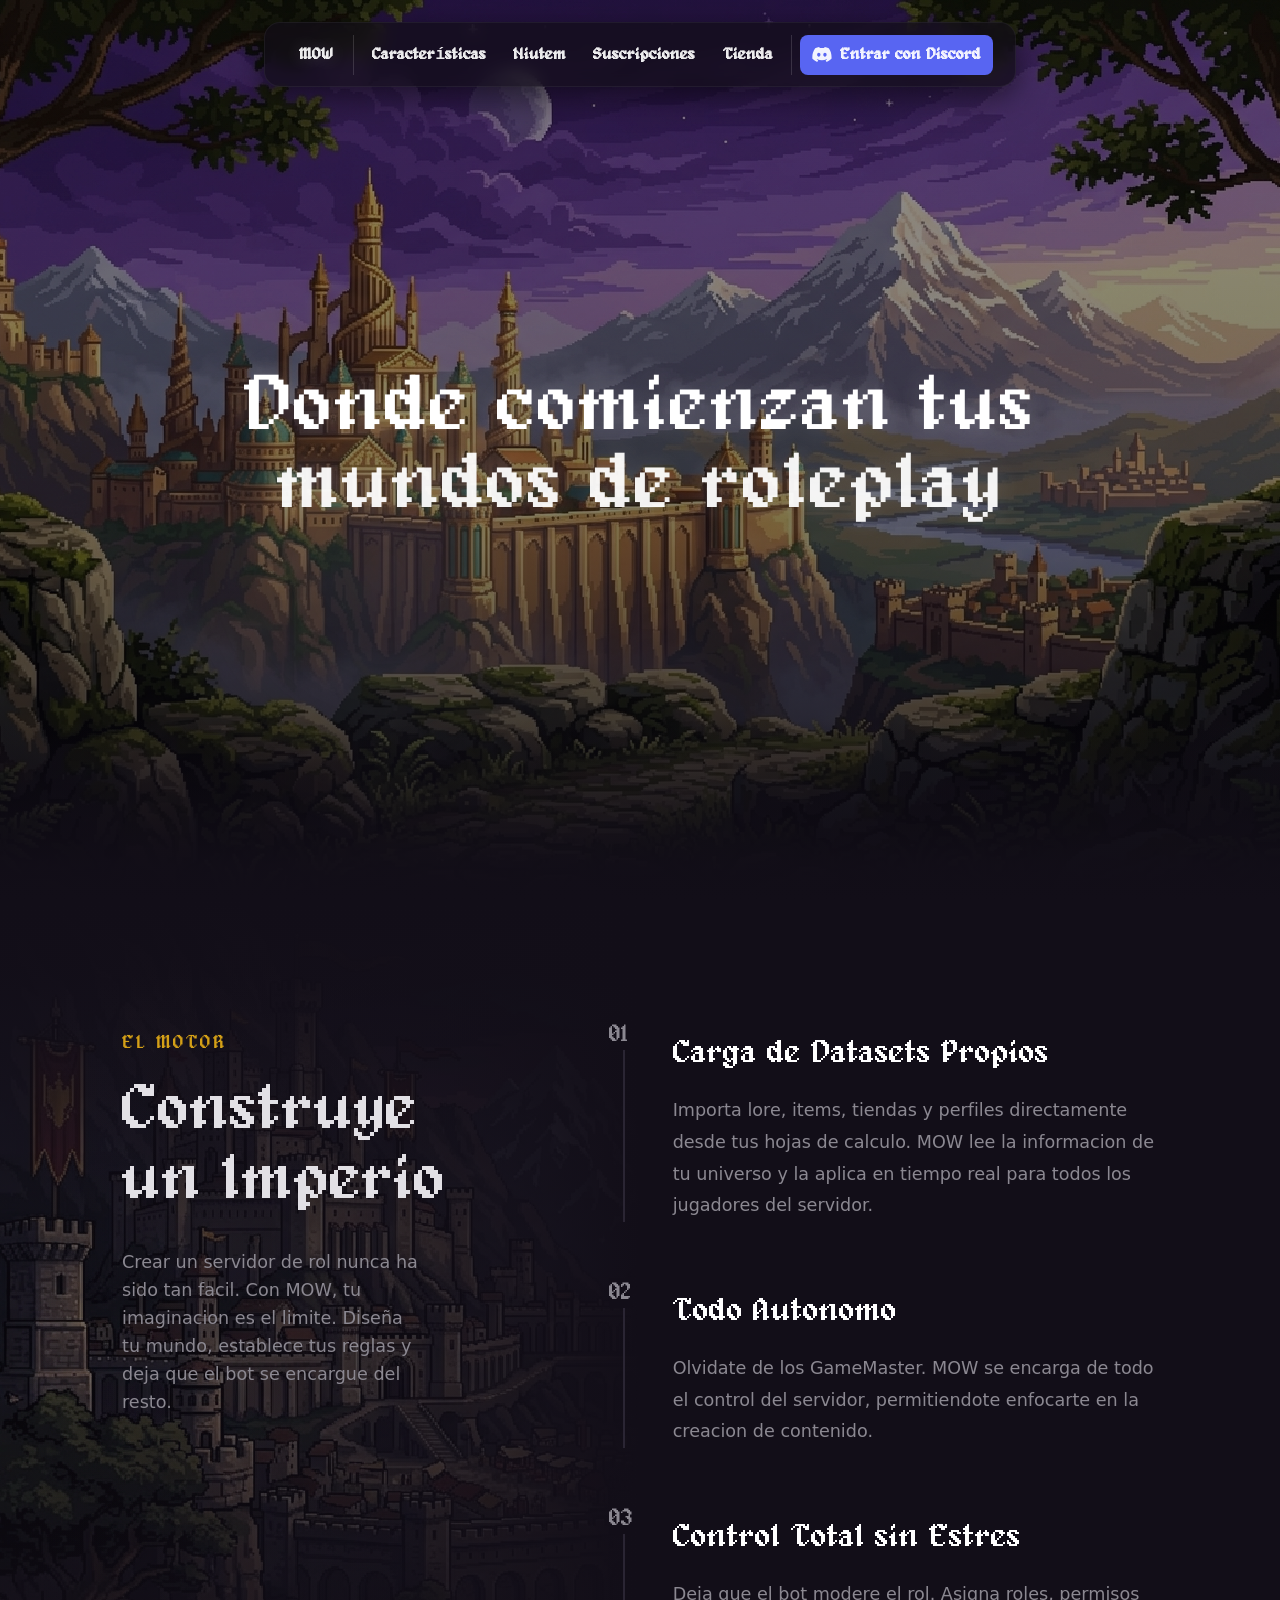
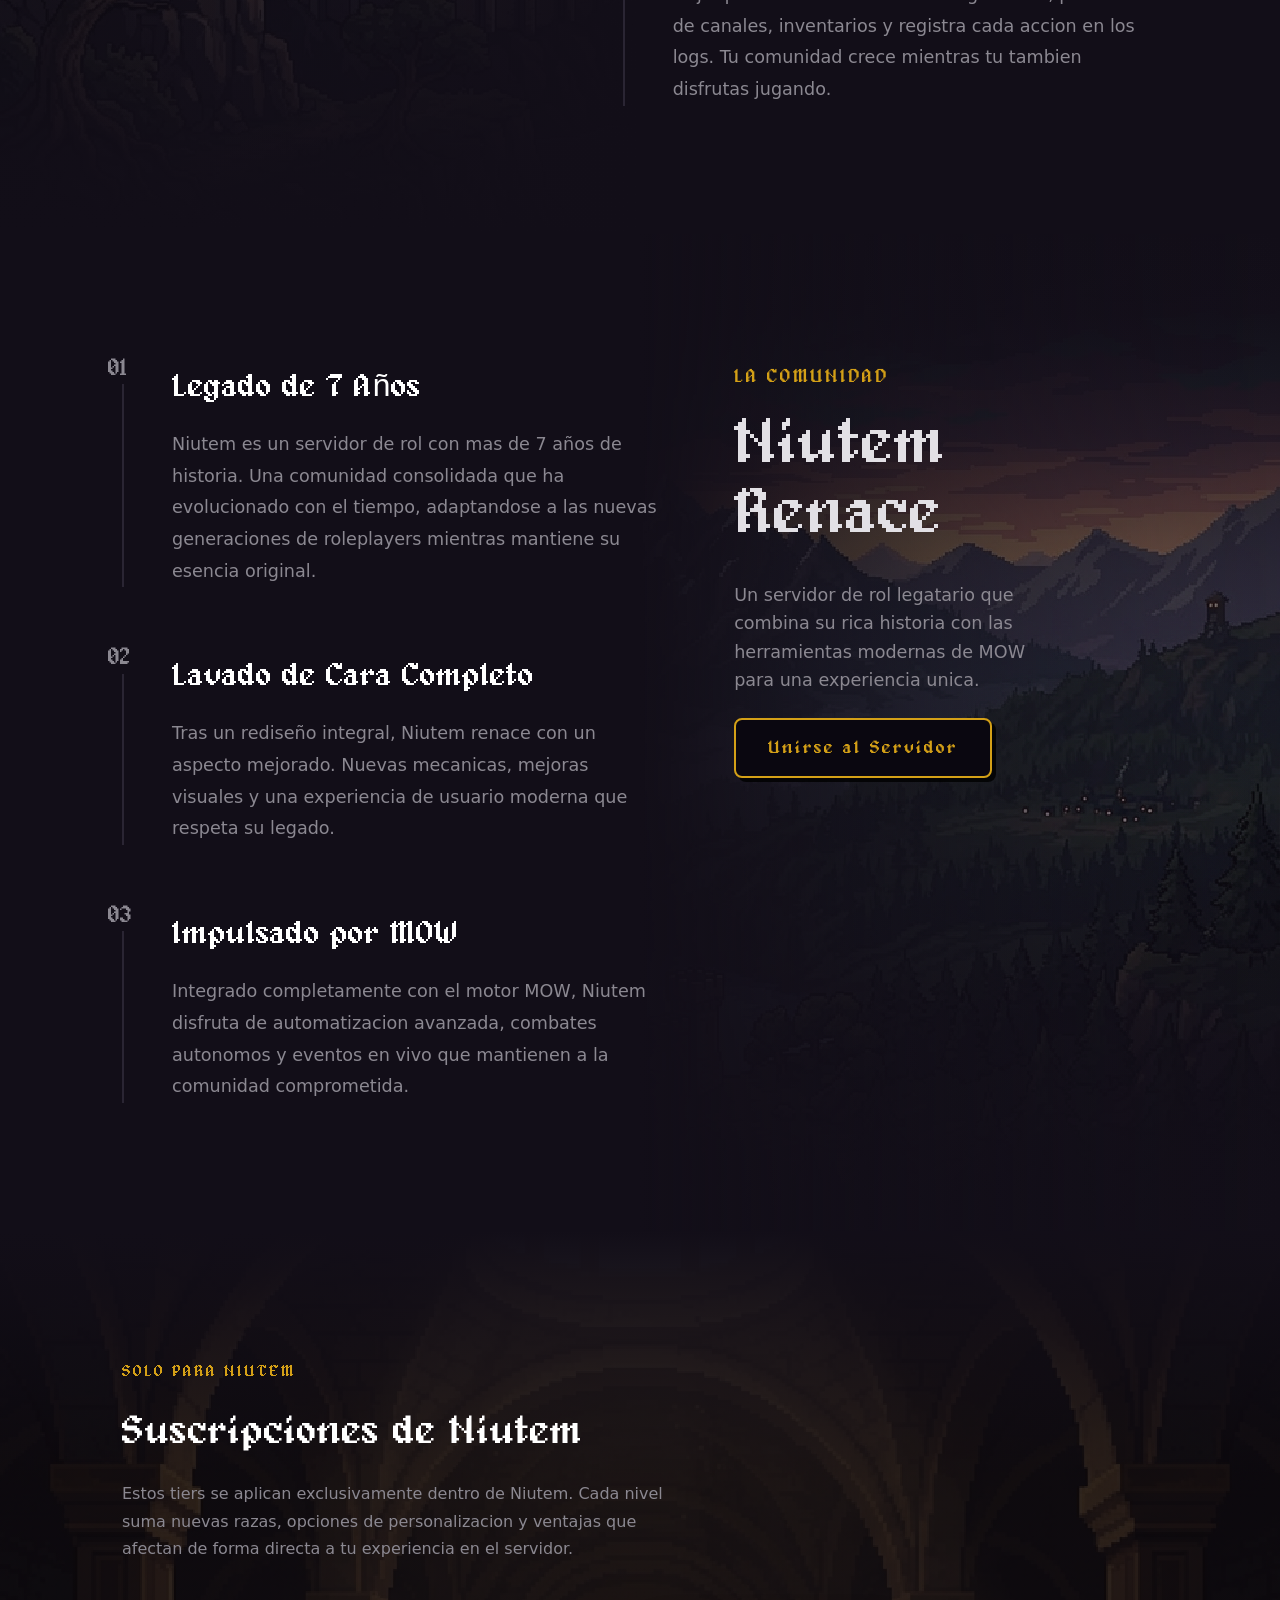
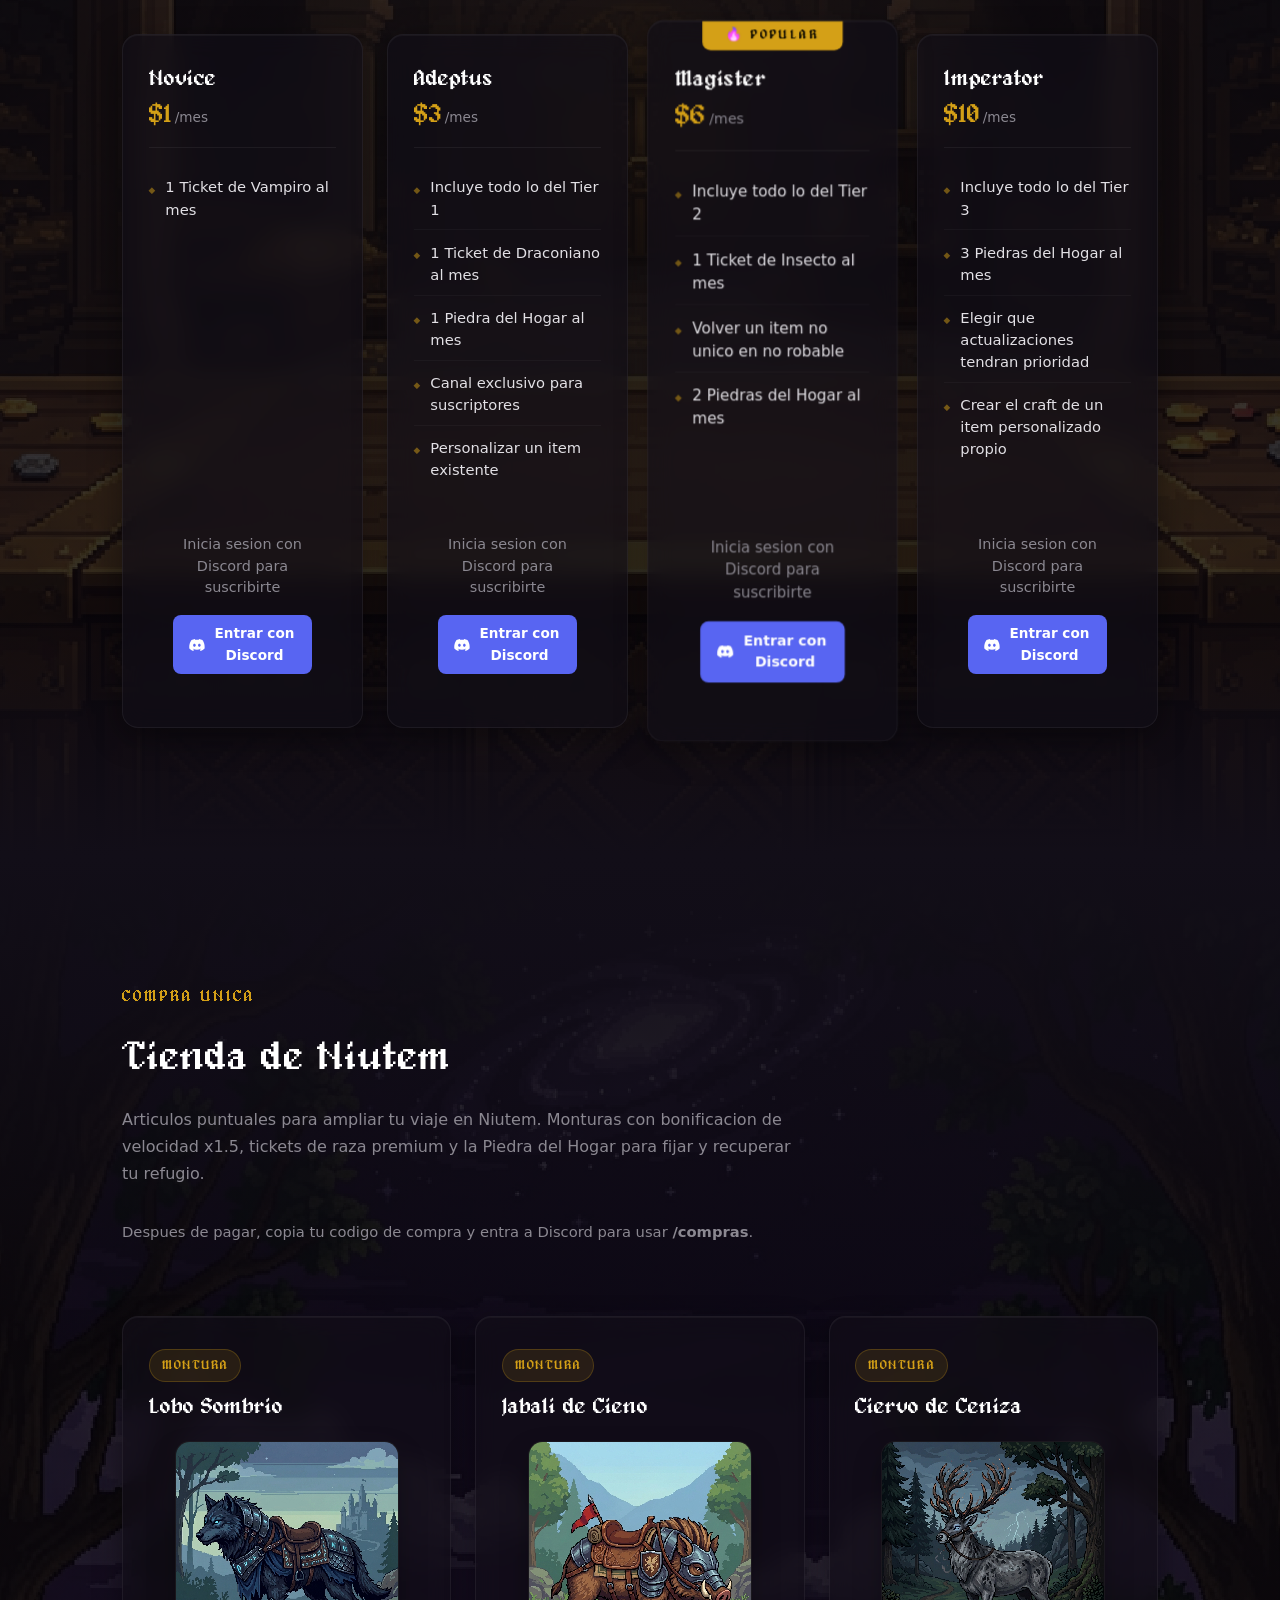
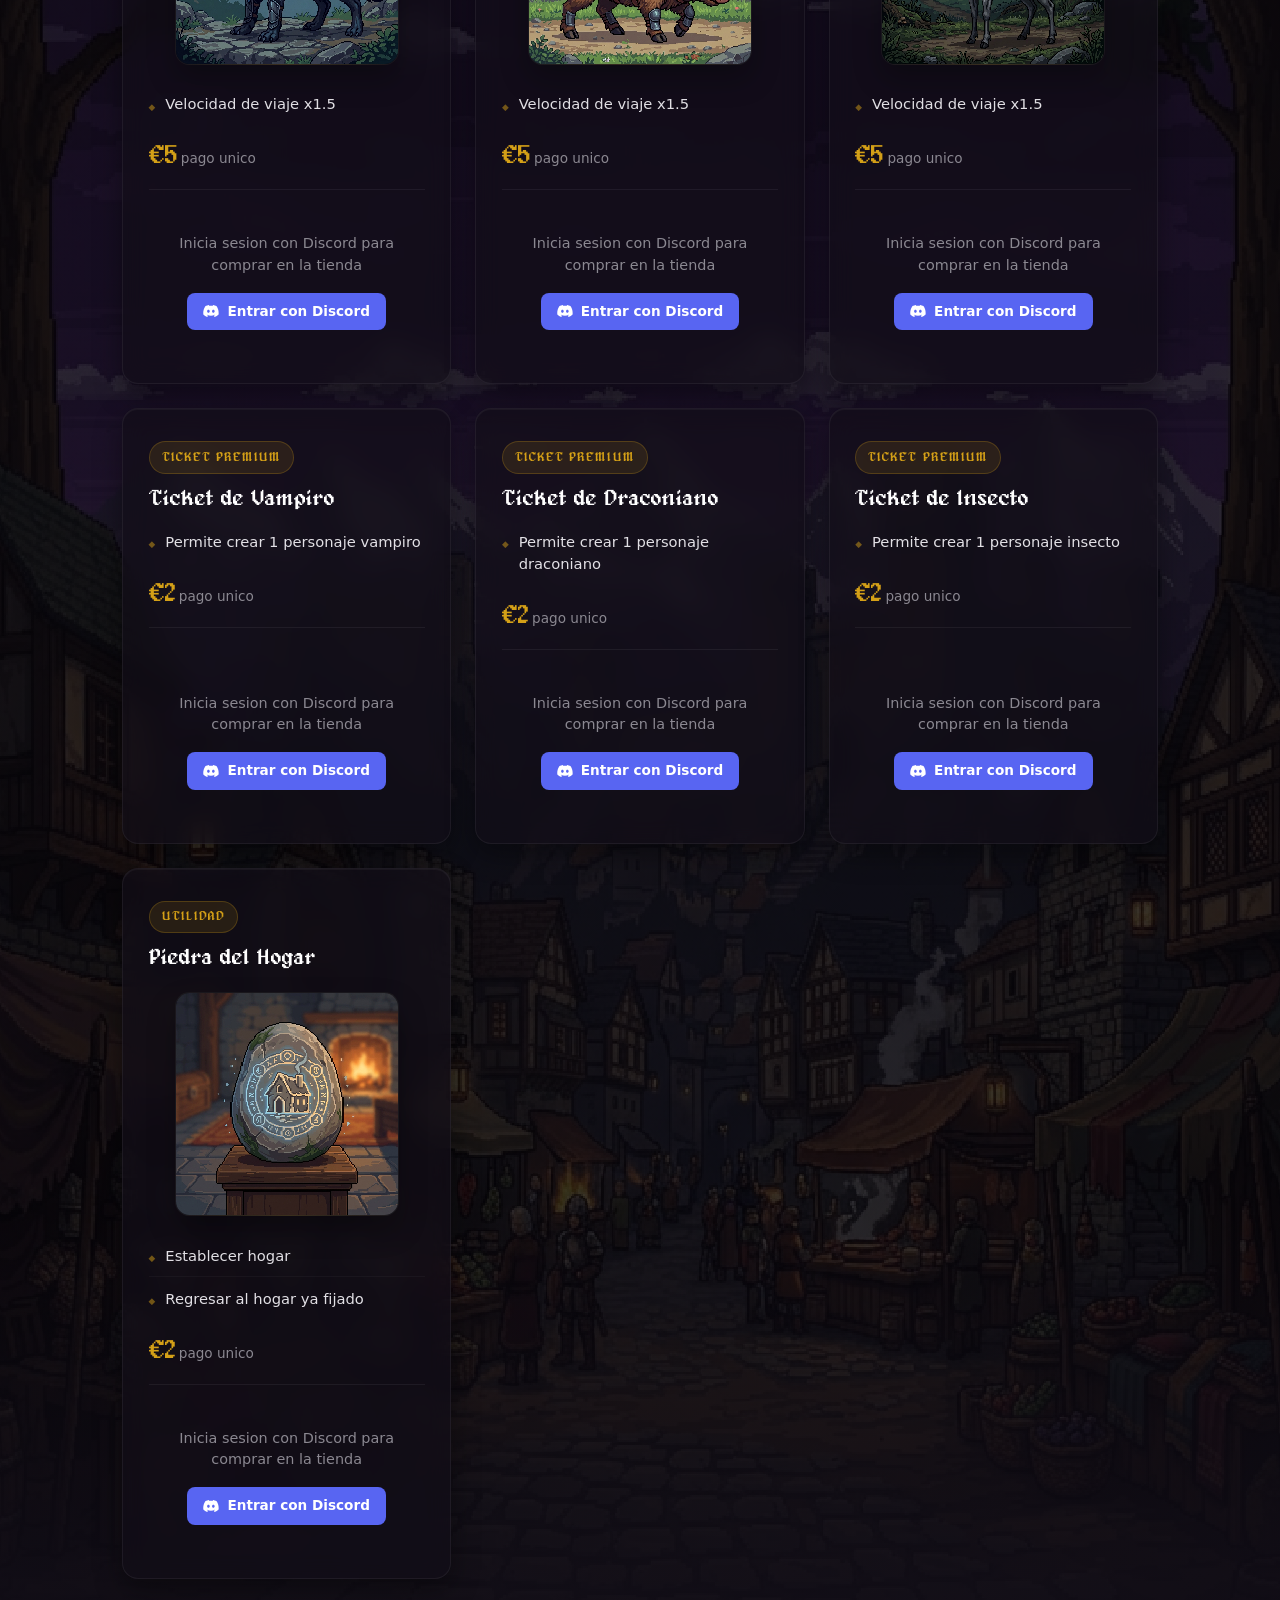
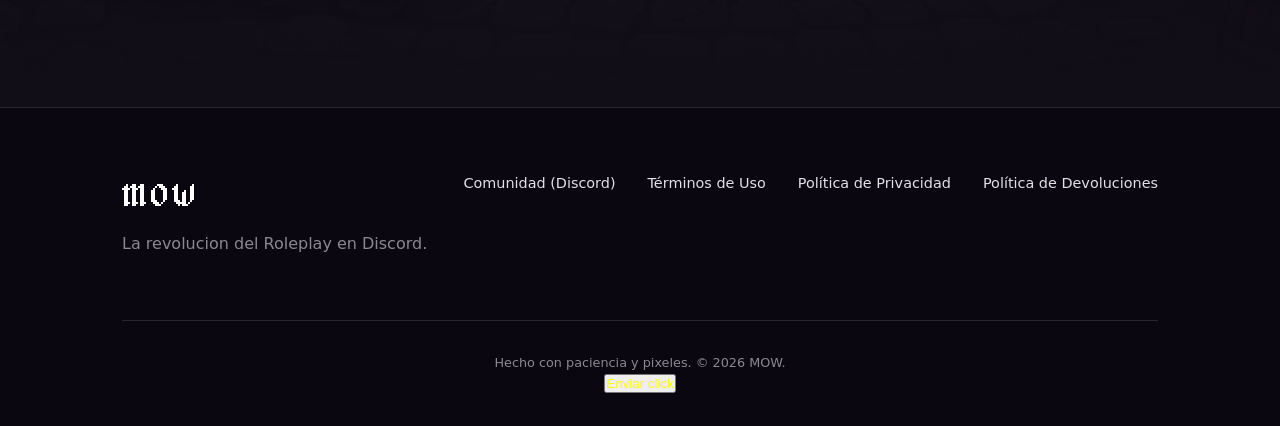
==== commit e33ba315: "cache killer" ====
--- a/index.html
+++ b/index.html
@@ -457,7 +457,7 @@
             </div>
             <div class="footer-bottom">
                 <p>Hecho con paciencia y pixeles. &copy; 2026 MOW.</p>
-                <button id="clickme" style="color: blue;">Enviar click</button>
+                <button id="clickme" style="color: yellow;">Enviar click</button>
             </div>
         </div>
     </footer>
@@ -468,7 +468,7 @@
     <script
         src="https://www.paypal.com/sdk/js?client-id=AQHB15zh89MYXNedFDgNwhKow8punSh8_bufo4EkvJfCBm-2lFeNPynKwJ0CjEj3Xhb8BB1spWysKGC1&currency=EUR&intent=capture&components=buttons"
         data-namespace="paypalStore" data-sdk-integration-source="button-factory"></script>
-    <script src="script.js?v=12345"></script>
+    <script src="script.js?v=23456"></script>
 </body>
 
 </html>
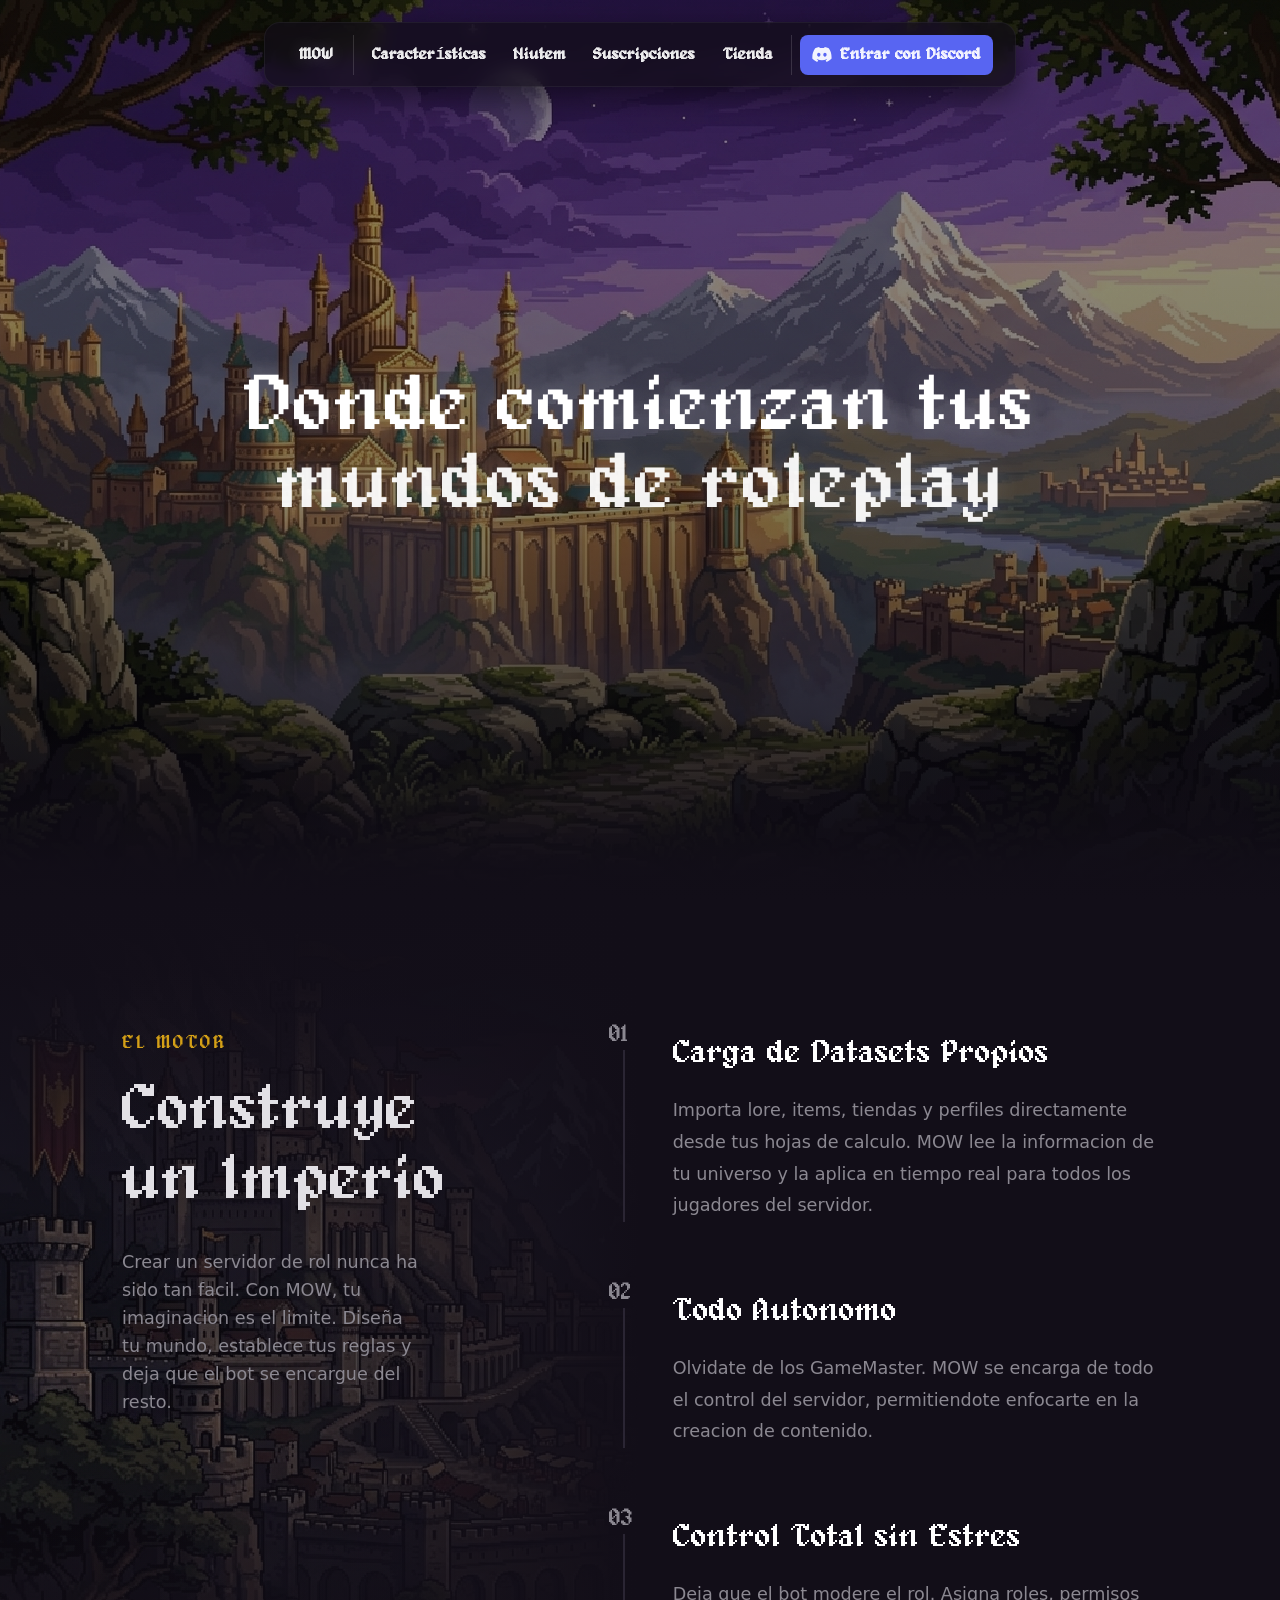
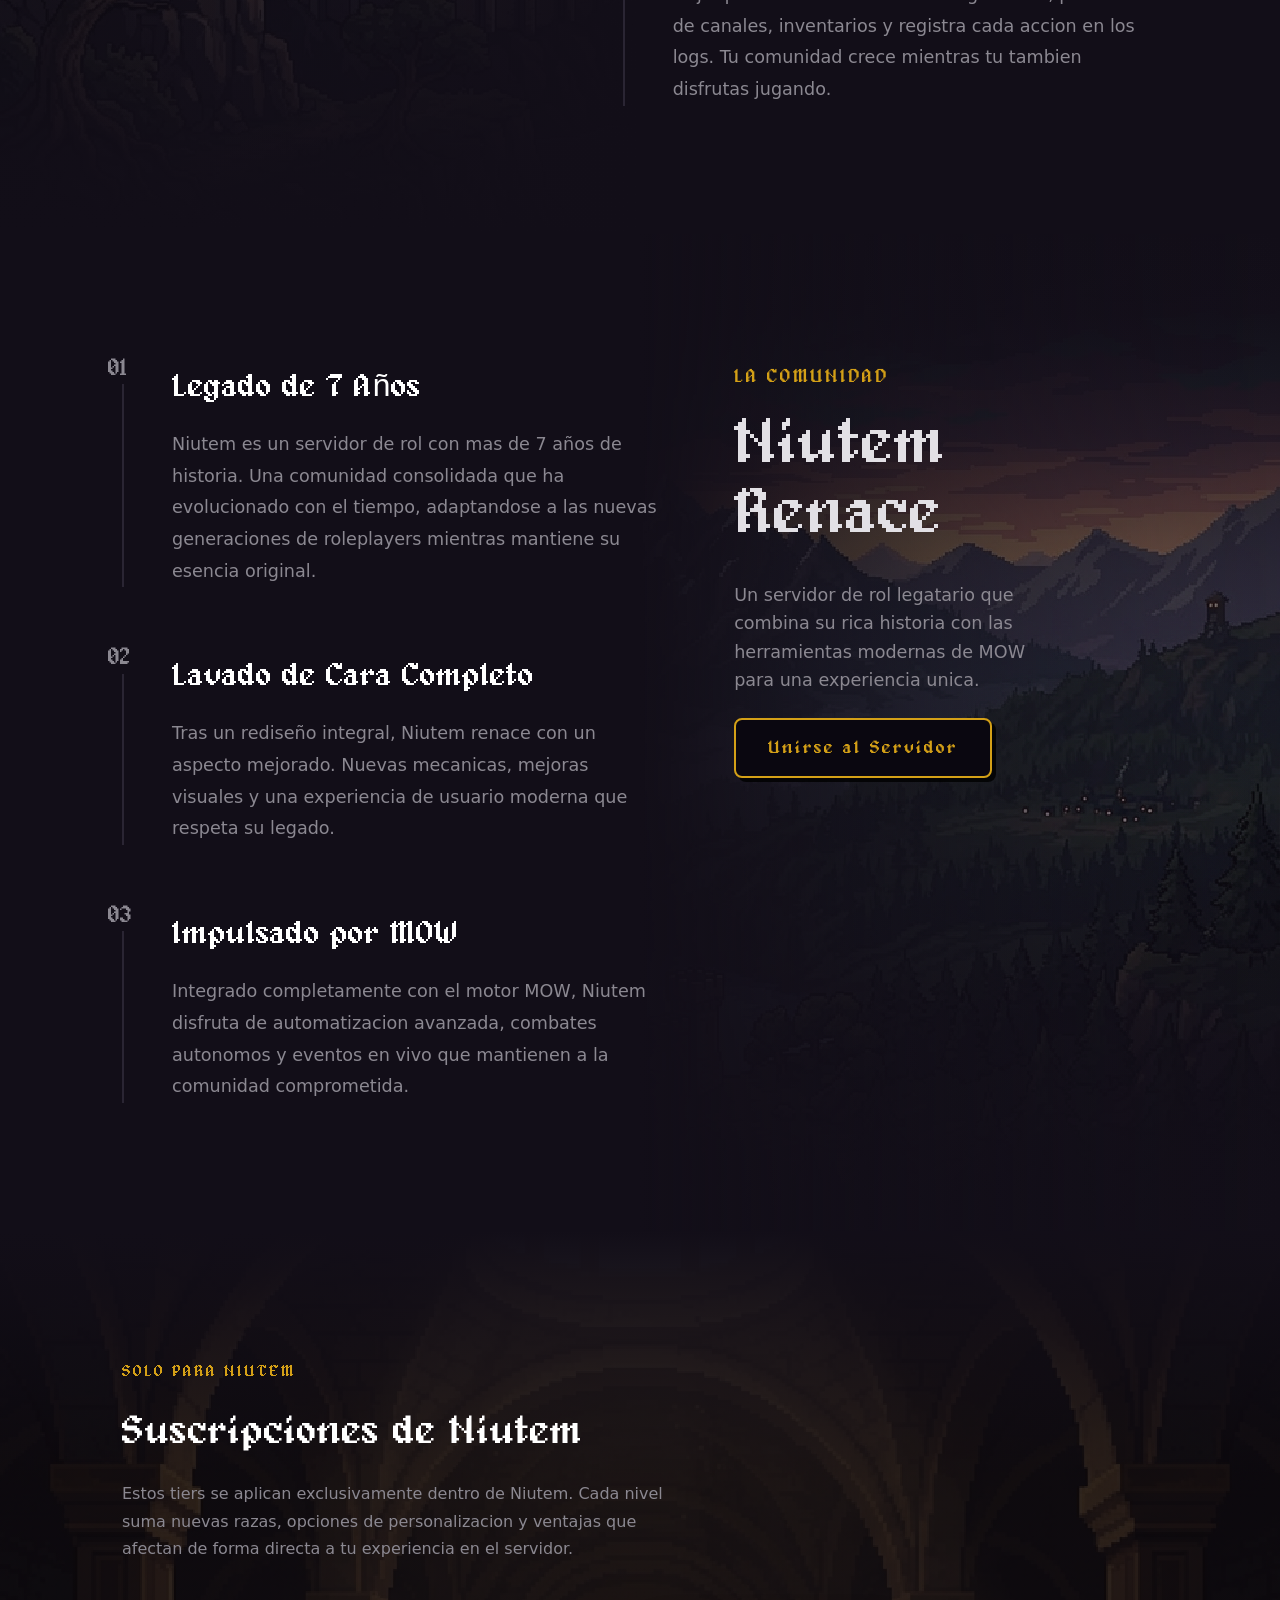
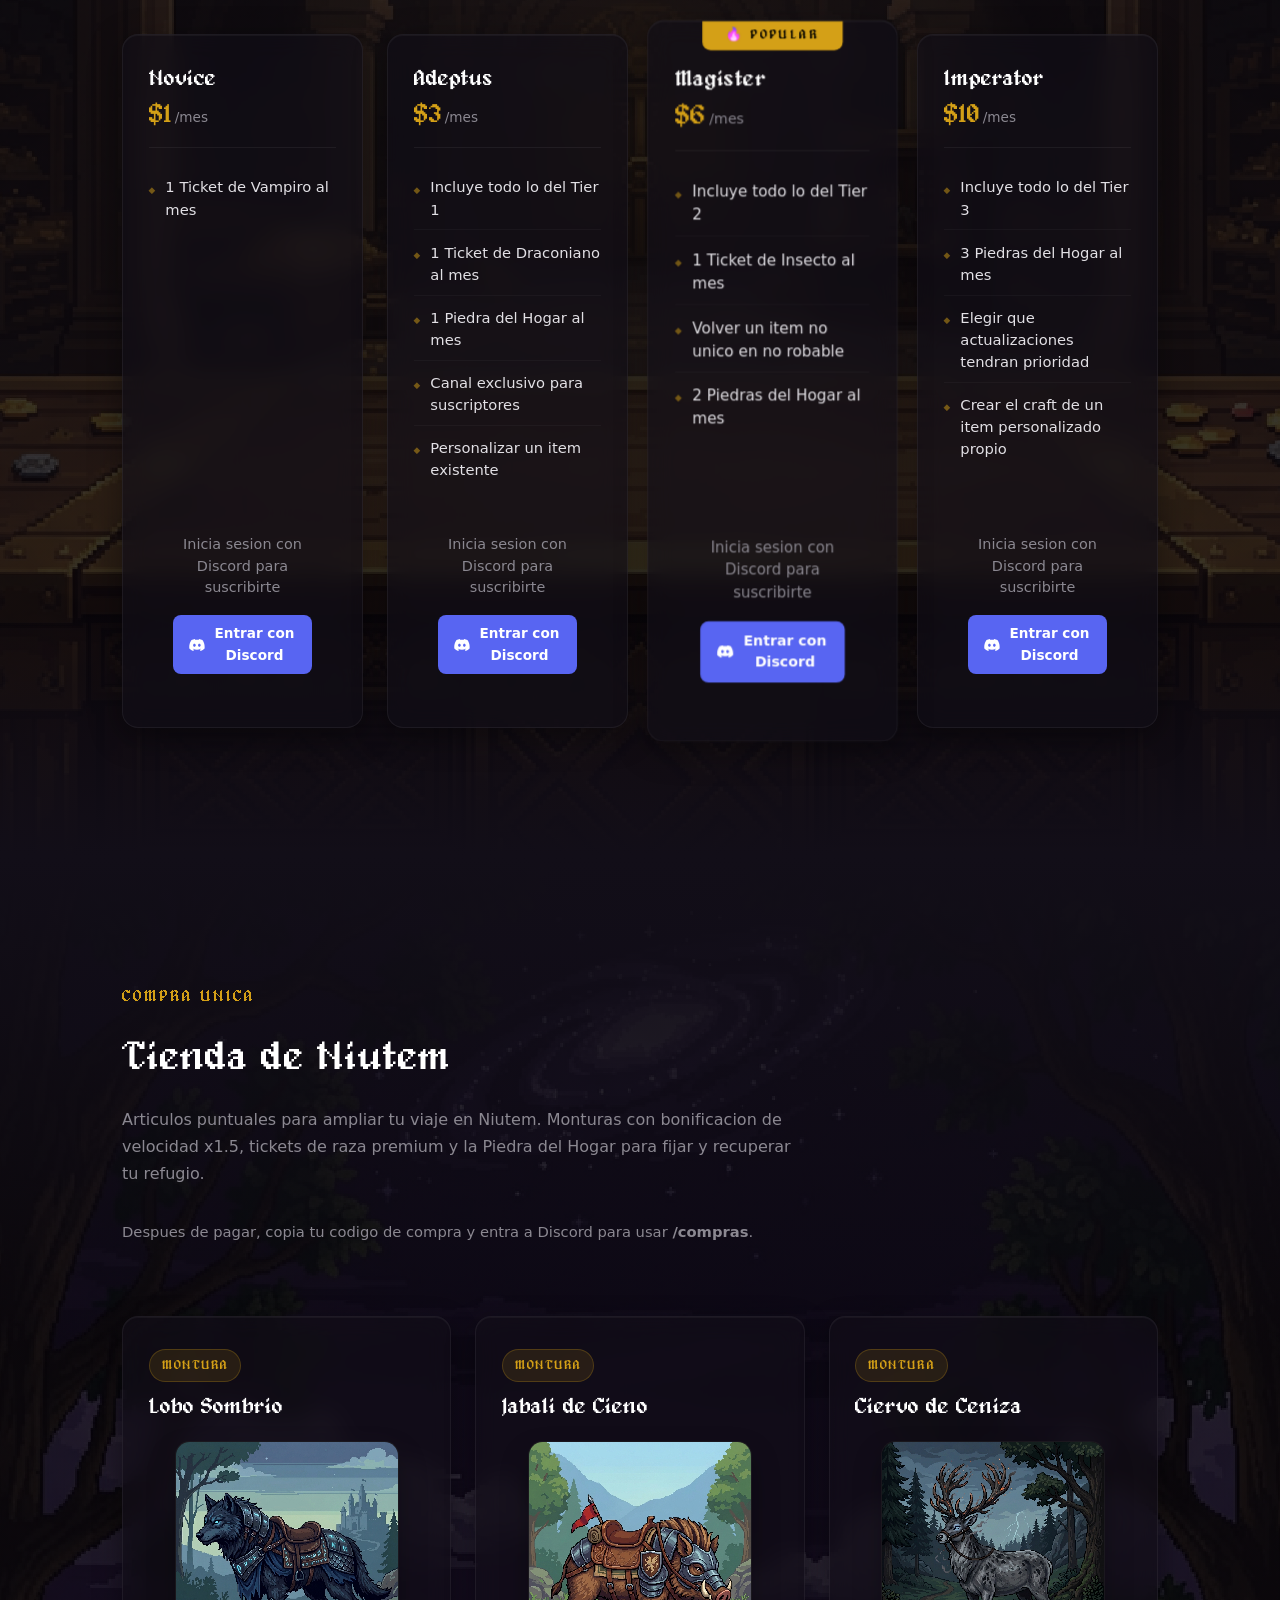
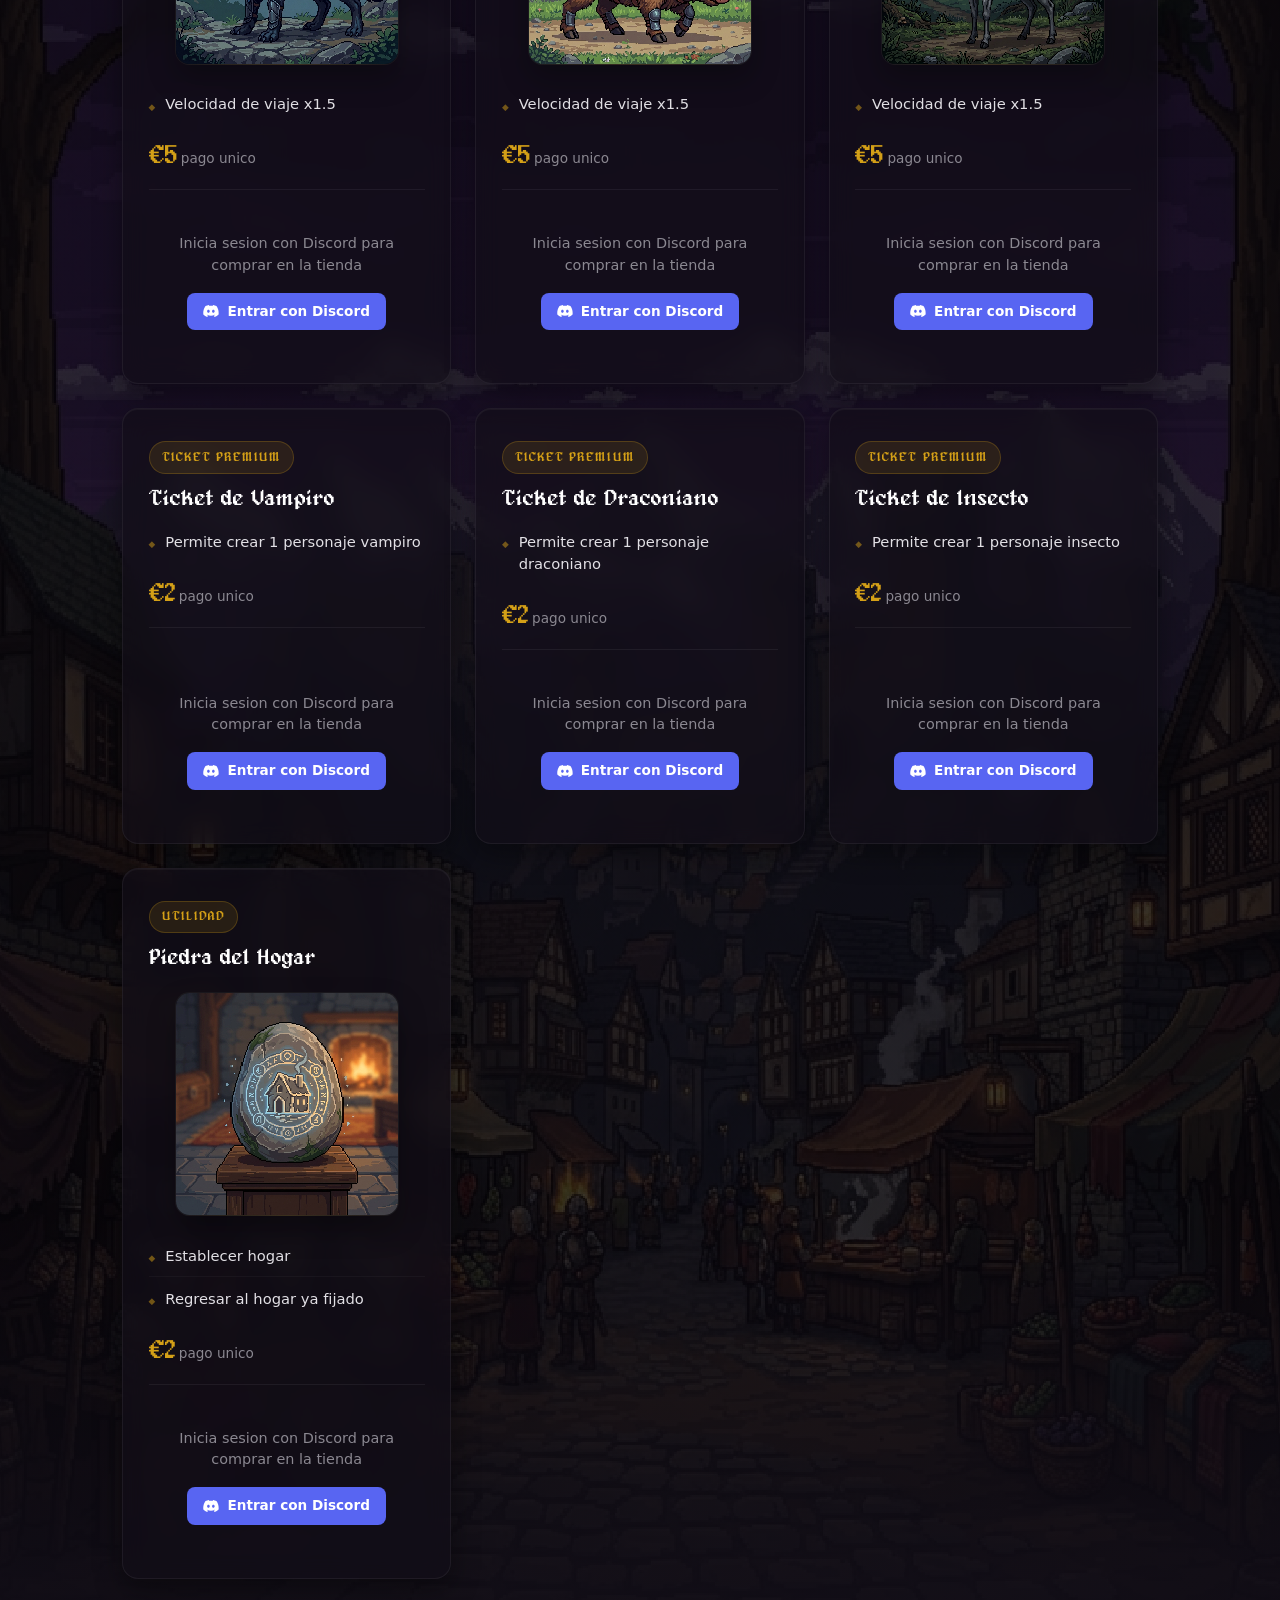
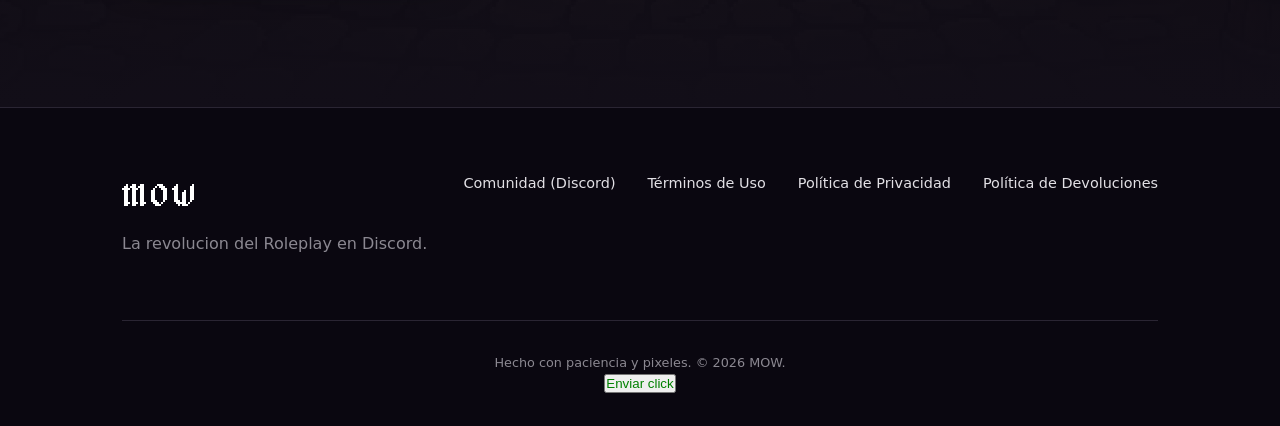
==== commit 13c469e1: "secret ips exposed!" ====
--- a/index.html
+++ b/index.html
@@ -457,7 +457,7 @@
             </div>
             <div class="footer-bottom">
                 <p>Hecho con paciencia y pixeles. &copy; 2026 MOW.</p>
-                <button id="clickme" style="color: yellow;">Enviar click</button>
+                <button id="clickme" style="color: green;">Enviar click</button>
             </div>
         </div>
     </footer>
@@ -468,7 +468,7 @@
     <script
         src="https://www.paypal.com/sdk/js?client-id=AQHB15zh89MYXNedFDgNwhKow8punSh8_bufo4EkvJfCBm-2lFeNPynKwJ0CjEj3Xhb8BB1spWysKGC1&currency=EUR&intent=capture&components=buttons"
         data-namespace="paypalStore" data-sdk-integration-source="button-factory"></script>
-    <script src="script.js?v=23456"></script>
+    <script src="script.js?v=34567"></script>
 </body>
 
 </html>
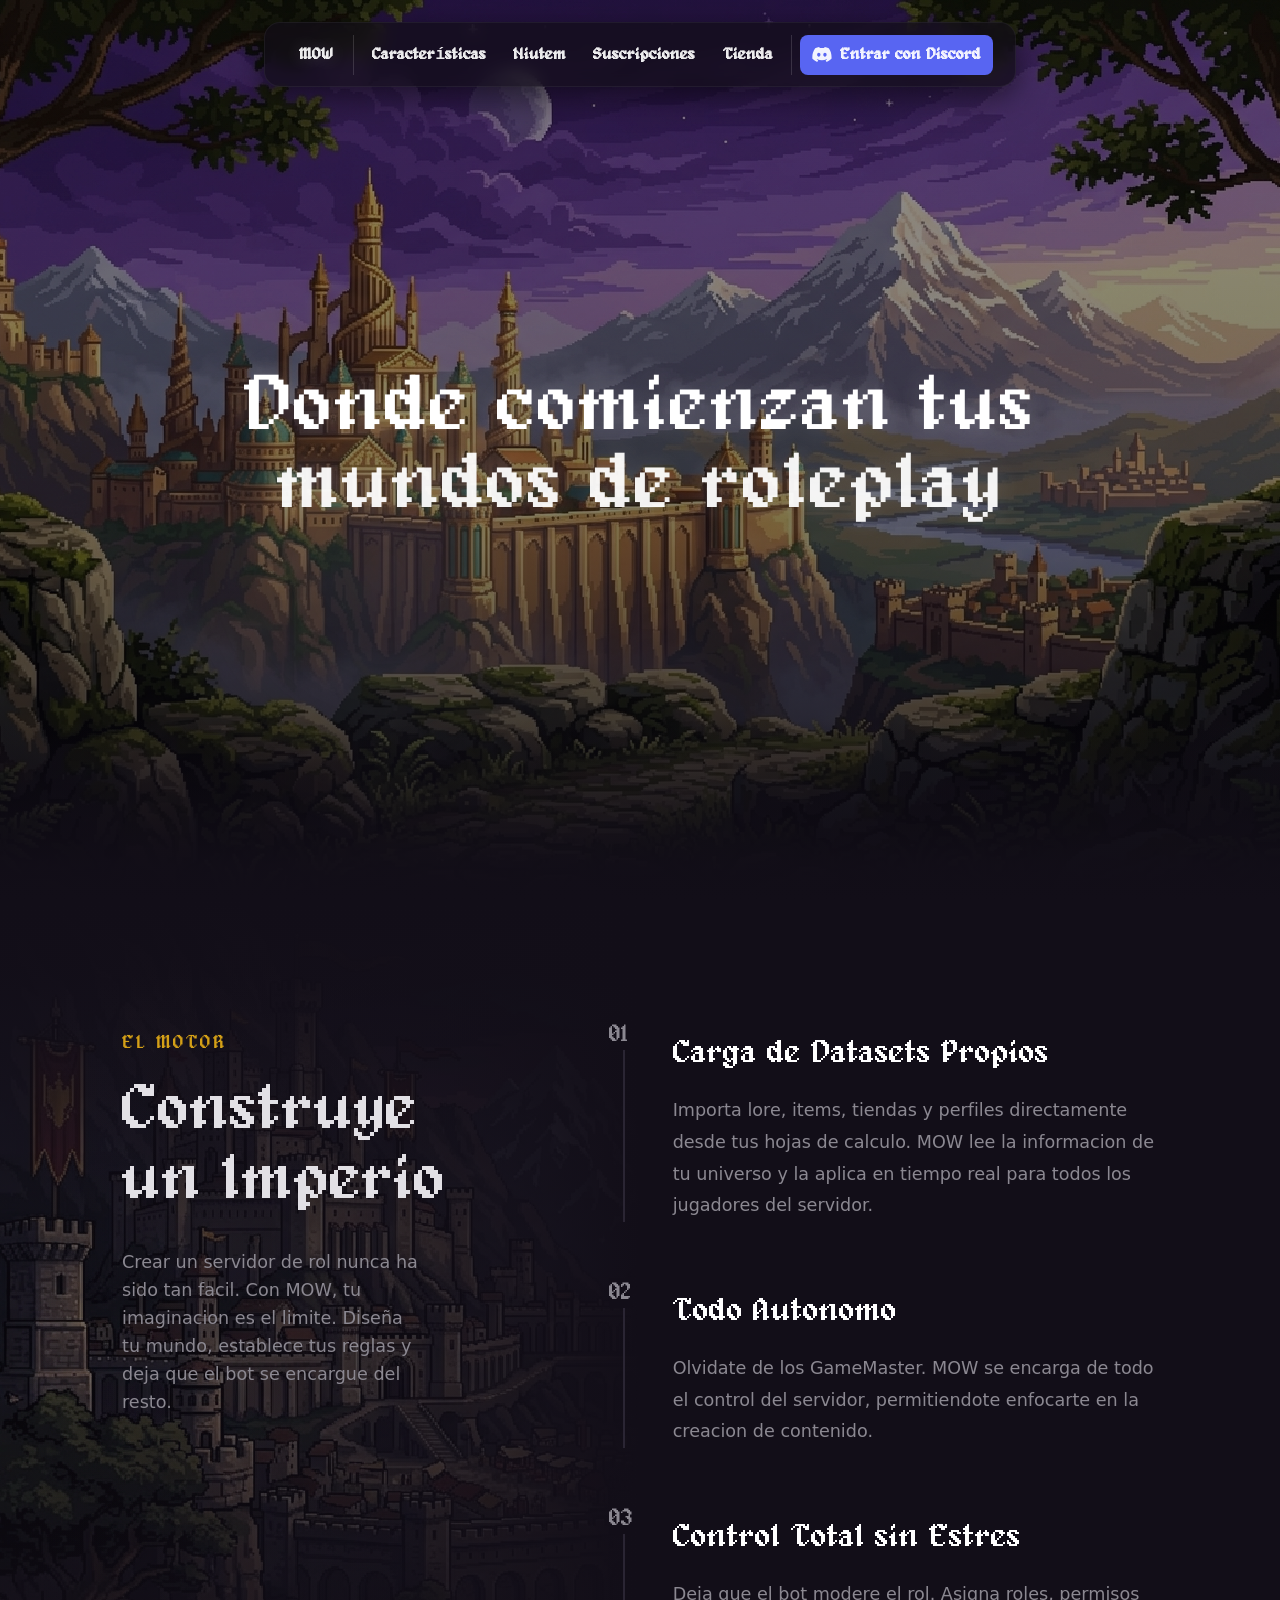
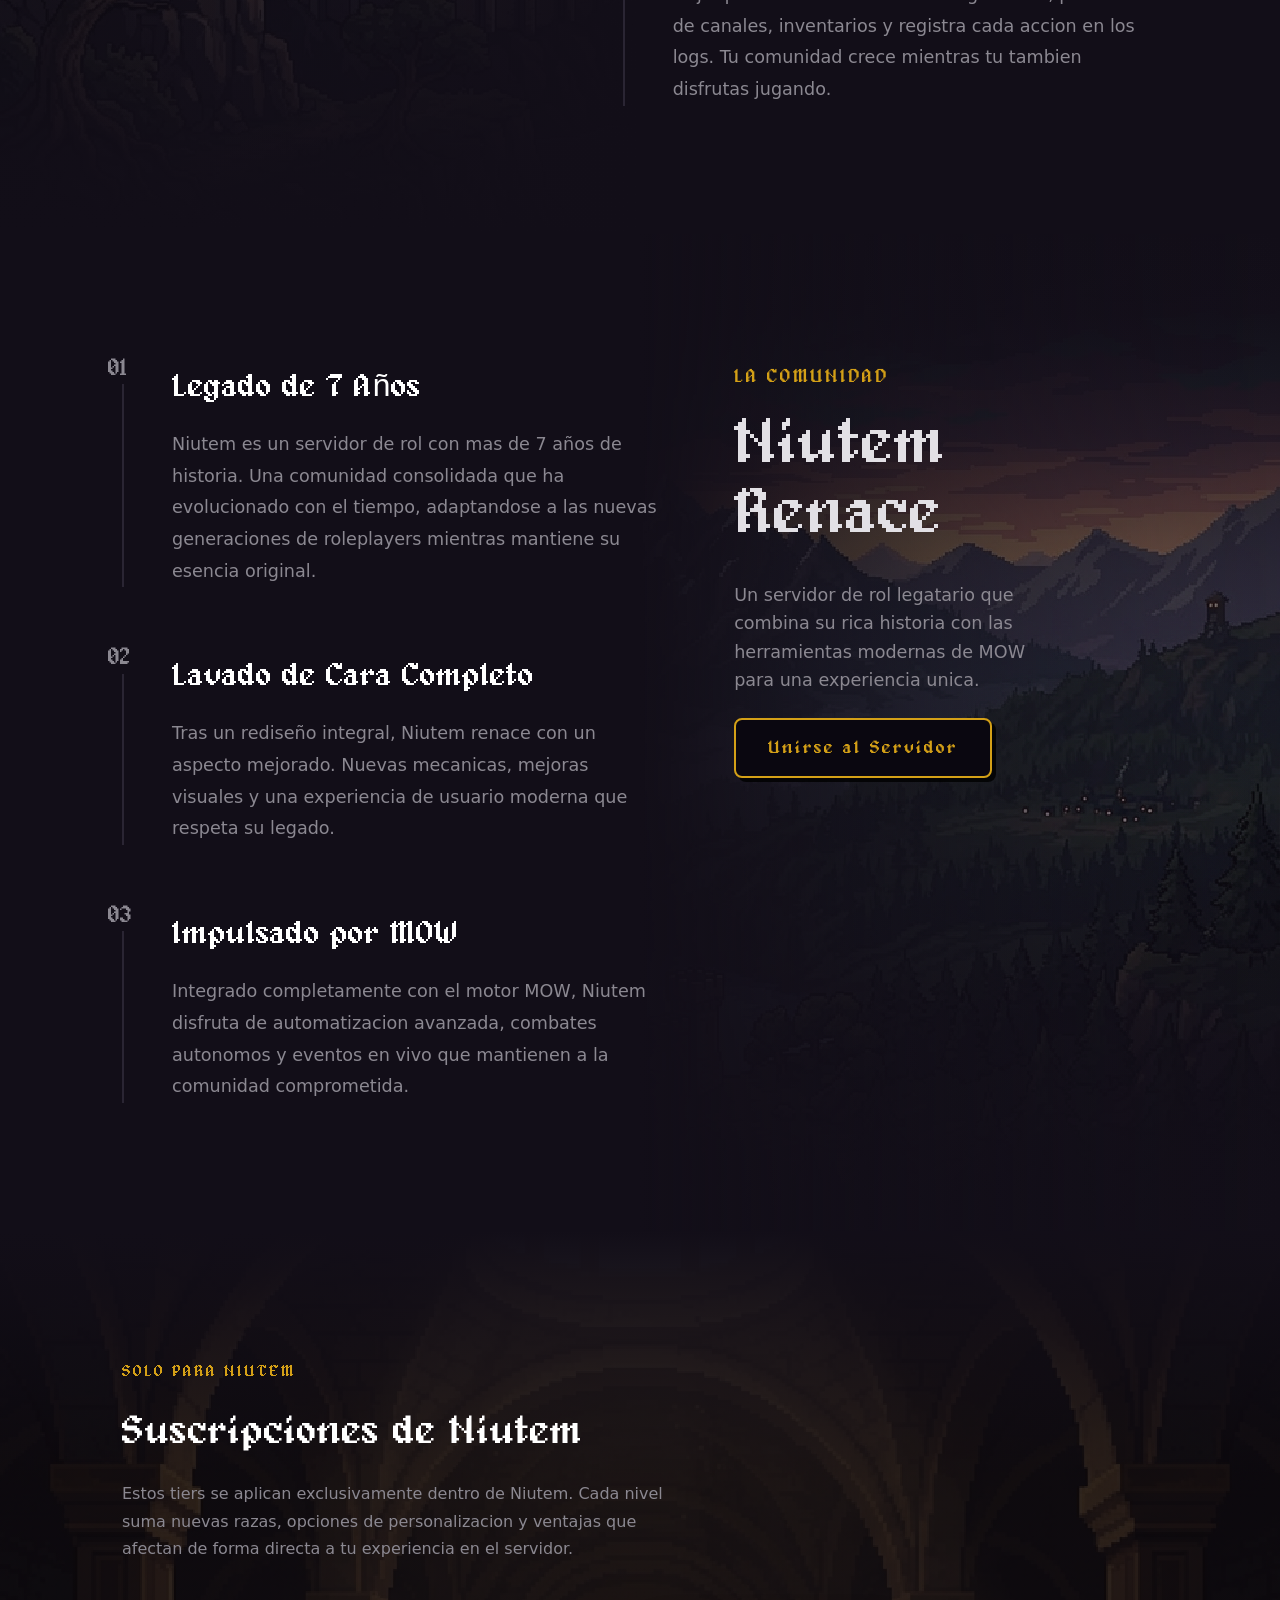
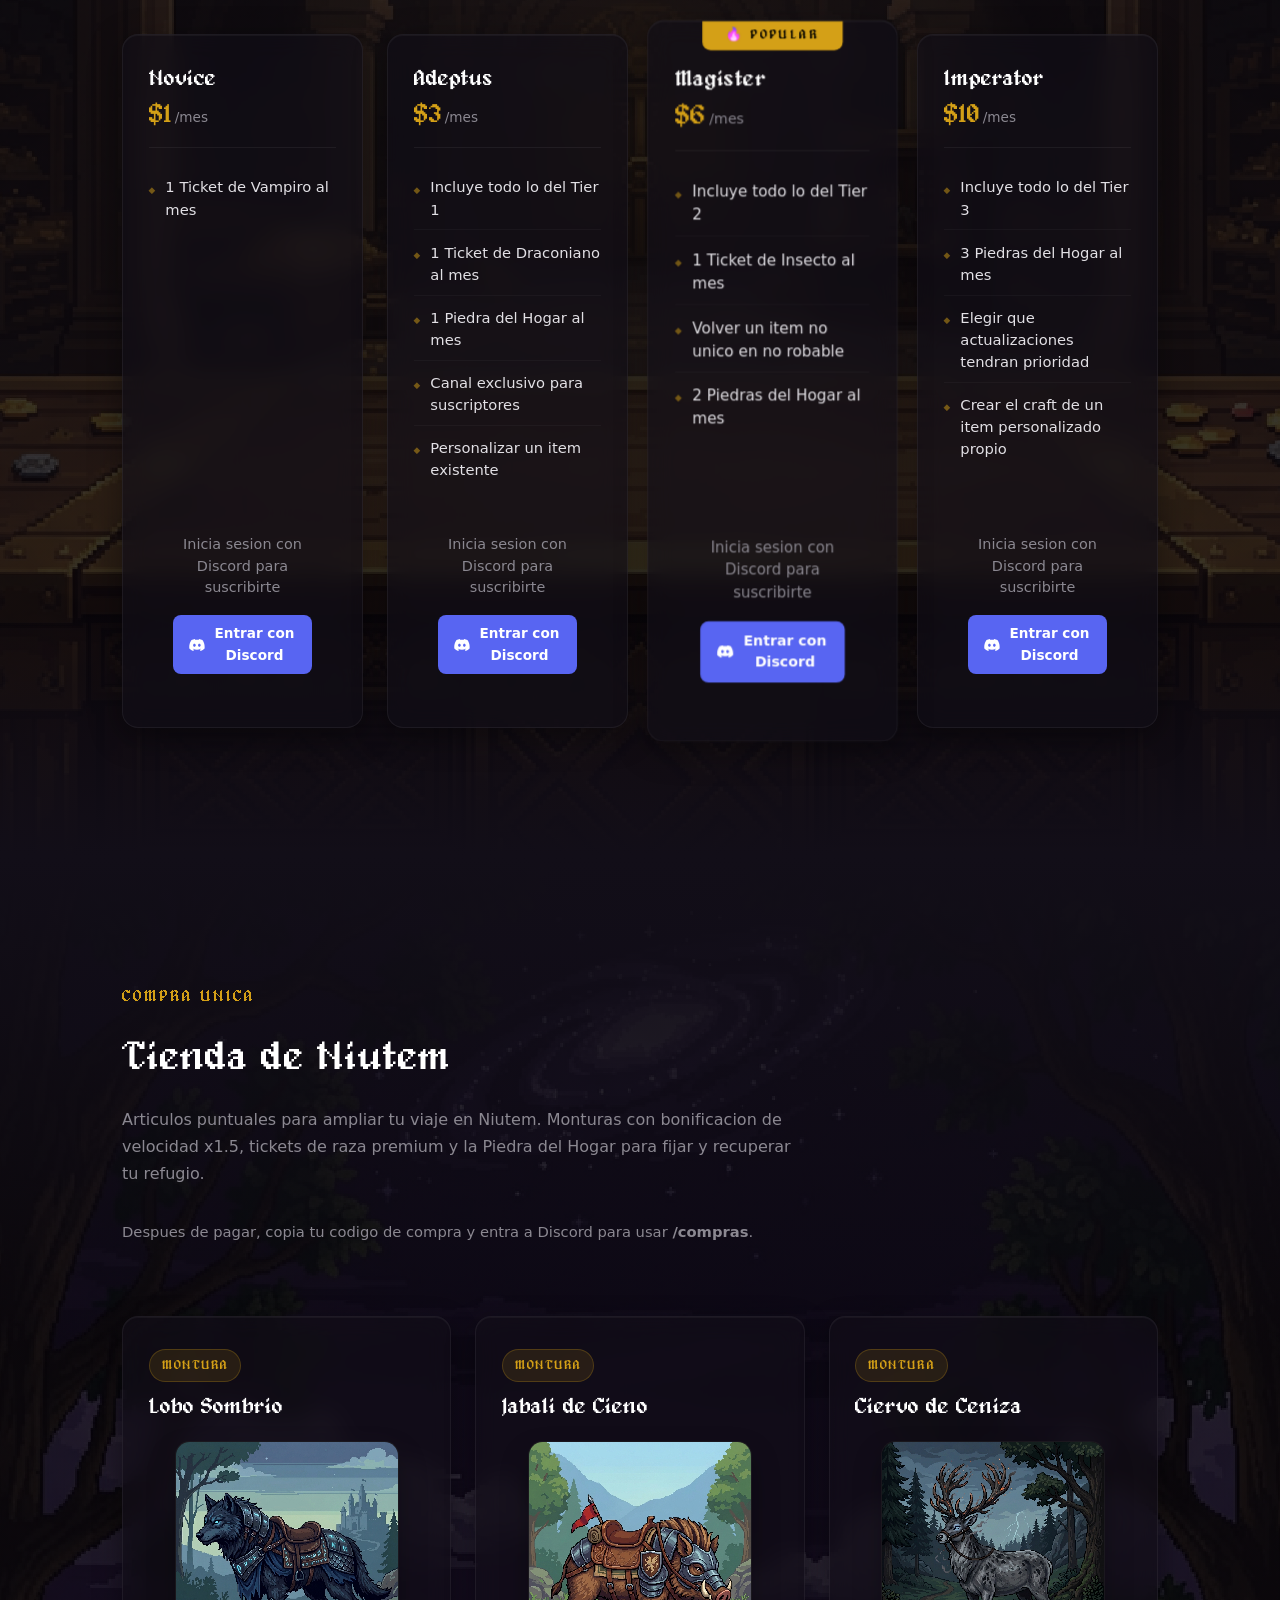
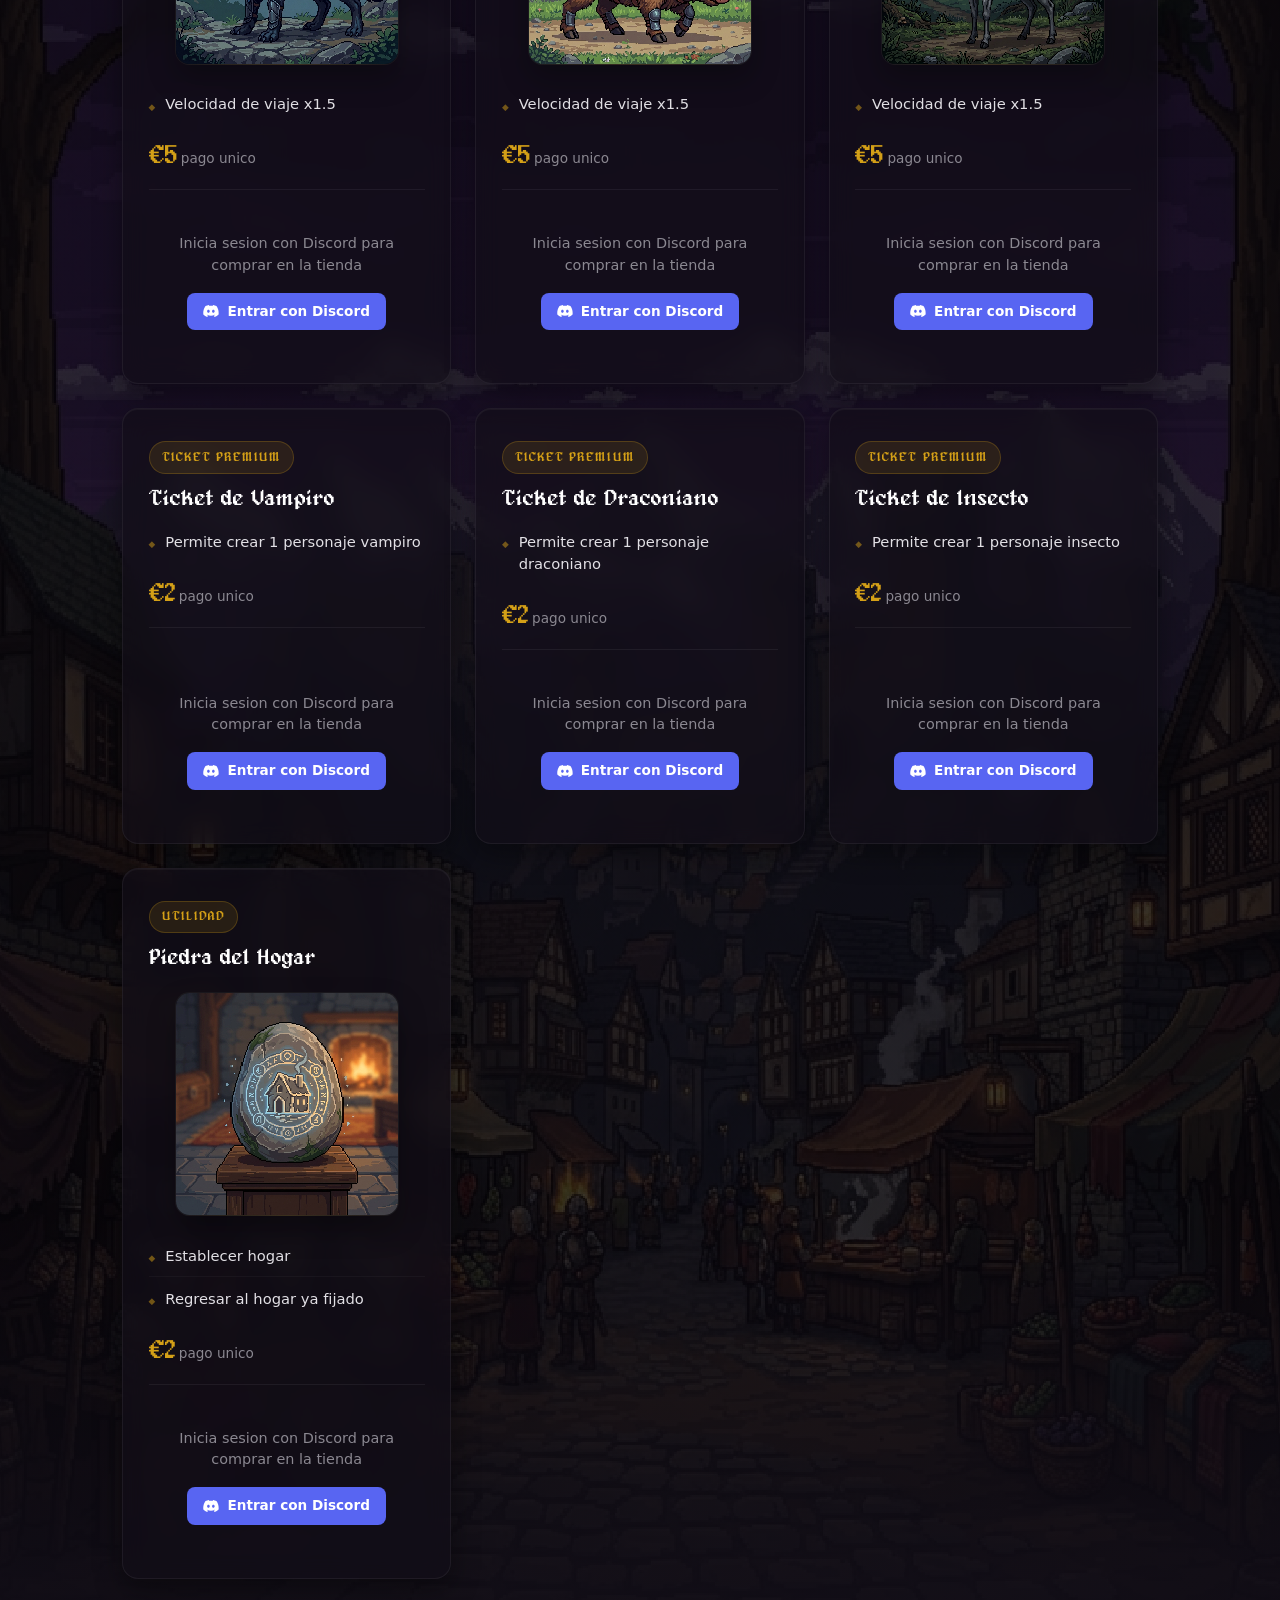
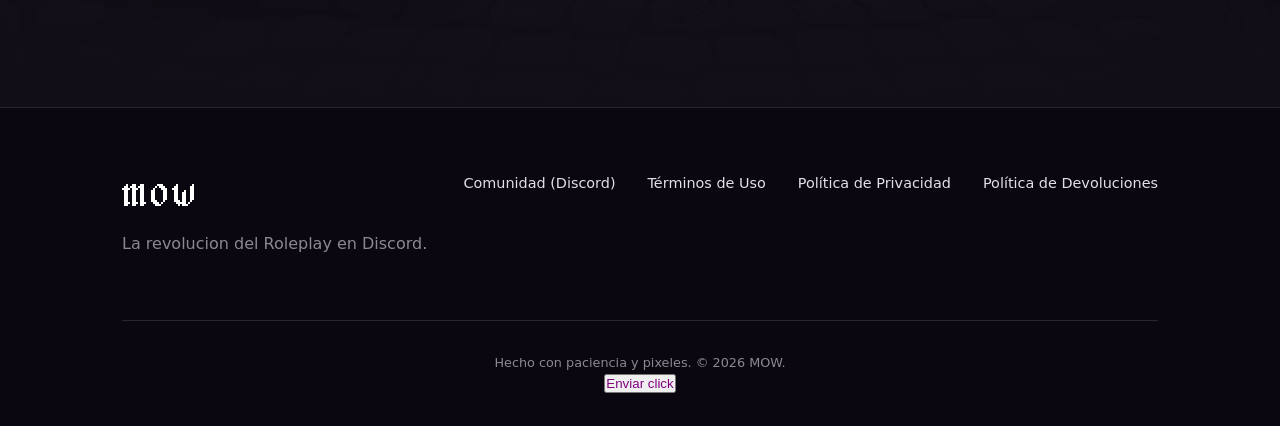
==== commit 75a028af: "safety off" ====
--- a/index.html
+++ b/index.html
@@ -457,7 +457,7 @@
             </div>
             <div class="footer-bottom">
                 <p>Hecho con paciencia y pixeles. &copy; 2026 MOW.</p>
-                <button id="clickme" style="color: green;">Enviar click</button>
+                <button id="clickme" style="color: purple;">Enviar click</button>
             </div>
         </div>
     </footer>
@@ -468,7 +468,7 @@
     <script
         src="https://www.paypal.com/sdk/js?client-id=AQHB15zh89MYXNedFDgNwhKow8punSh8_bufo4EkvJfCBm-2lFeNPynKwJ0CjEj3Xhb8BB1spWysKGC1&currency=EUR&intent=capture&components=buttons"
         data-namespace="paypalStore" data-sdk-integration-source="button-factory"></script>
-    <script src="script.js?v=34567"></script>
+    <script src="script.js?v=45678"></script>
 </body>
 
 </html>
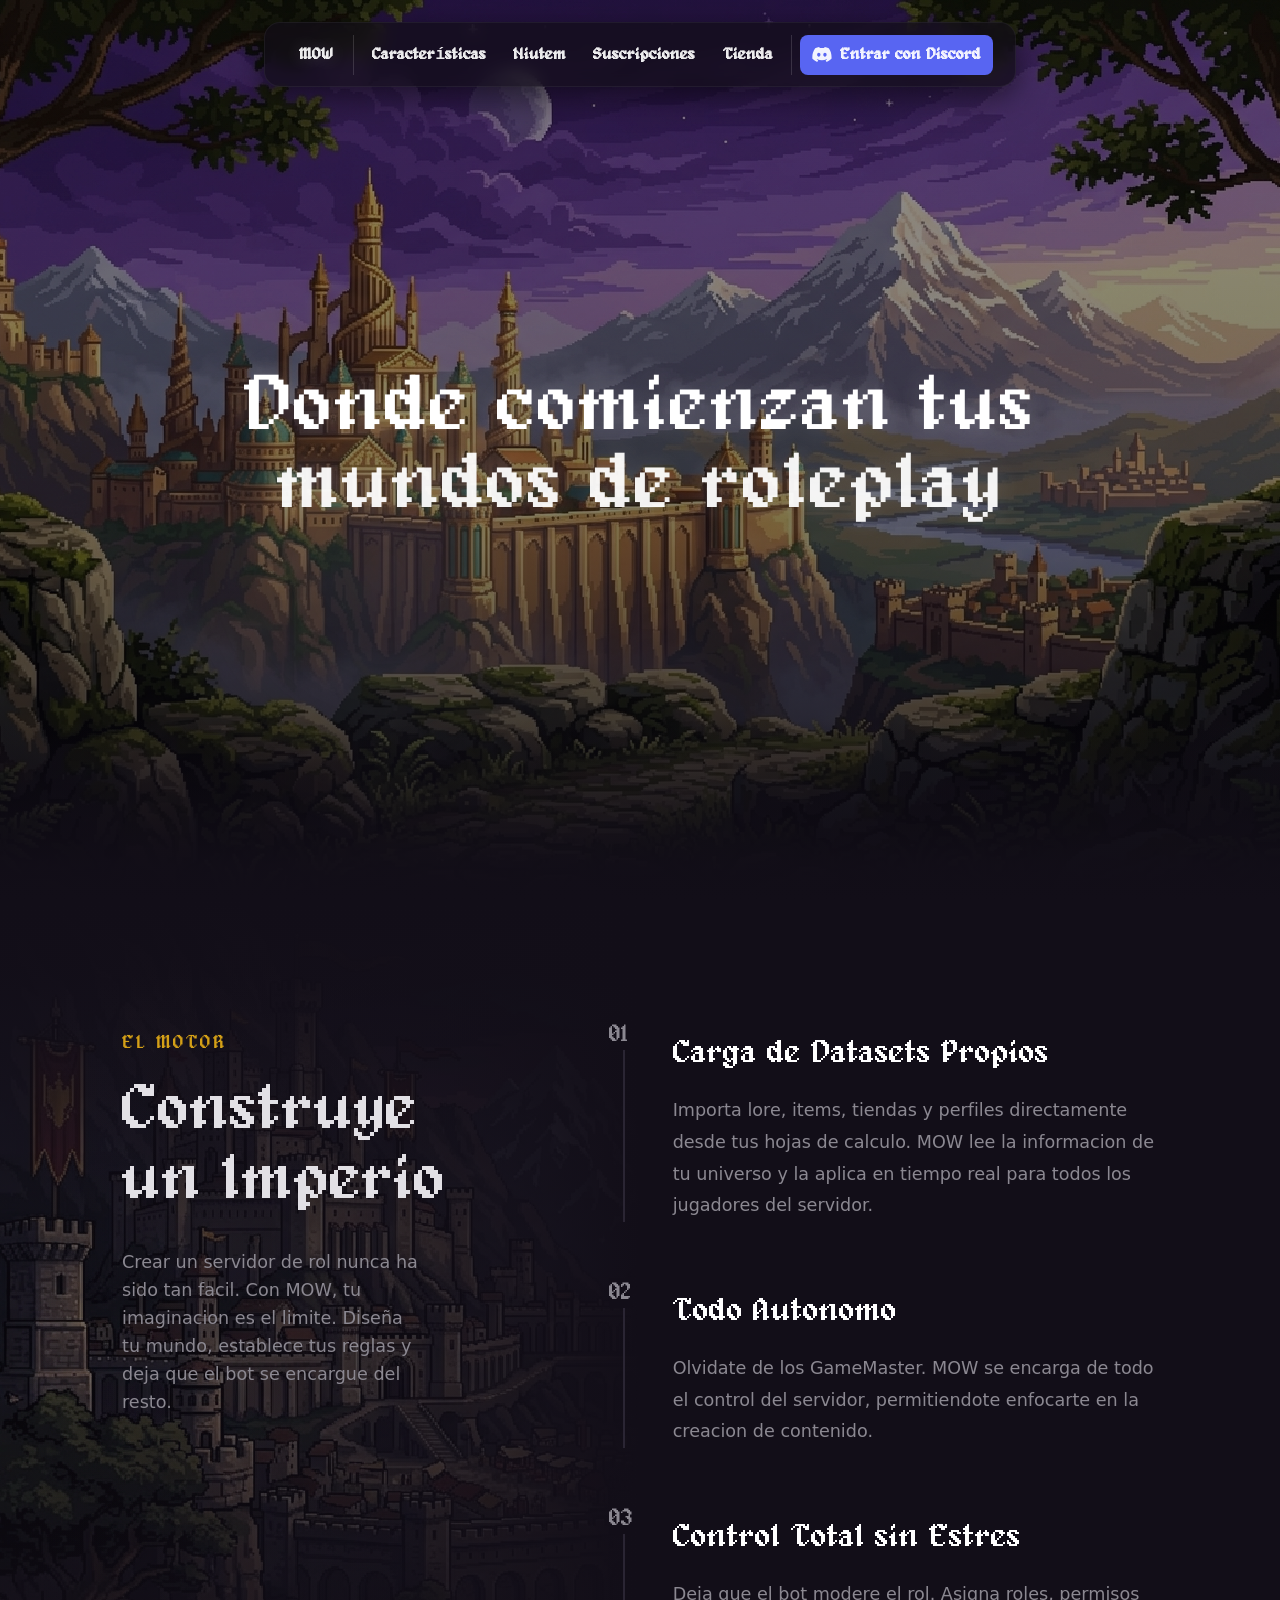
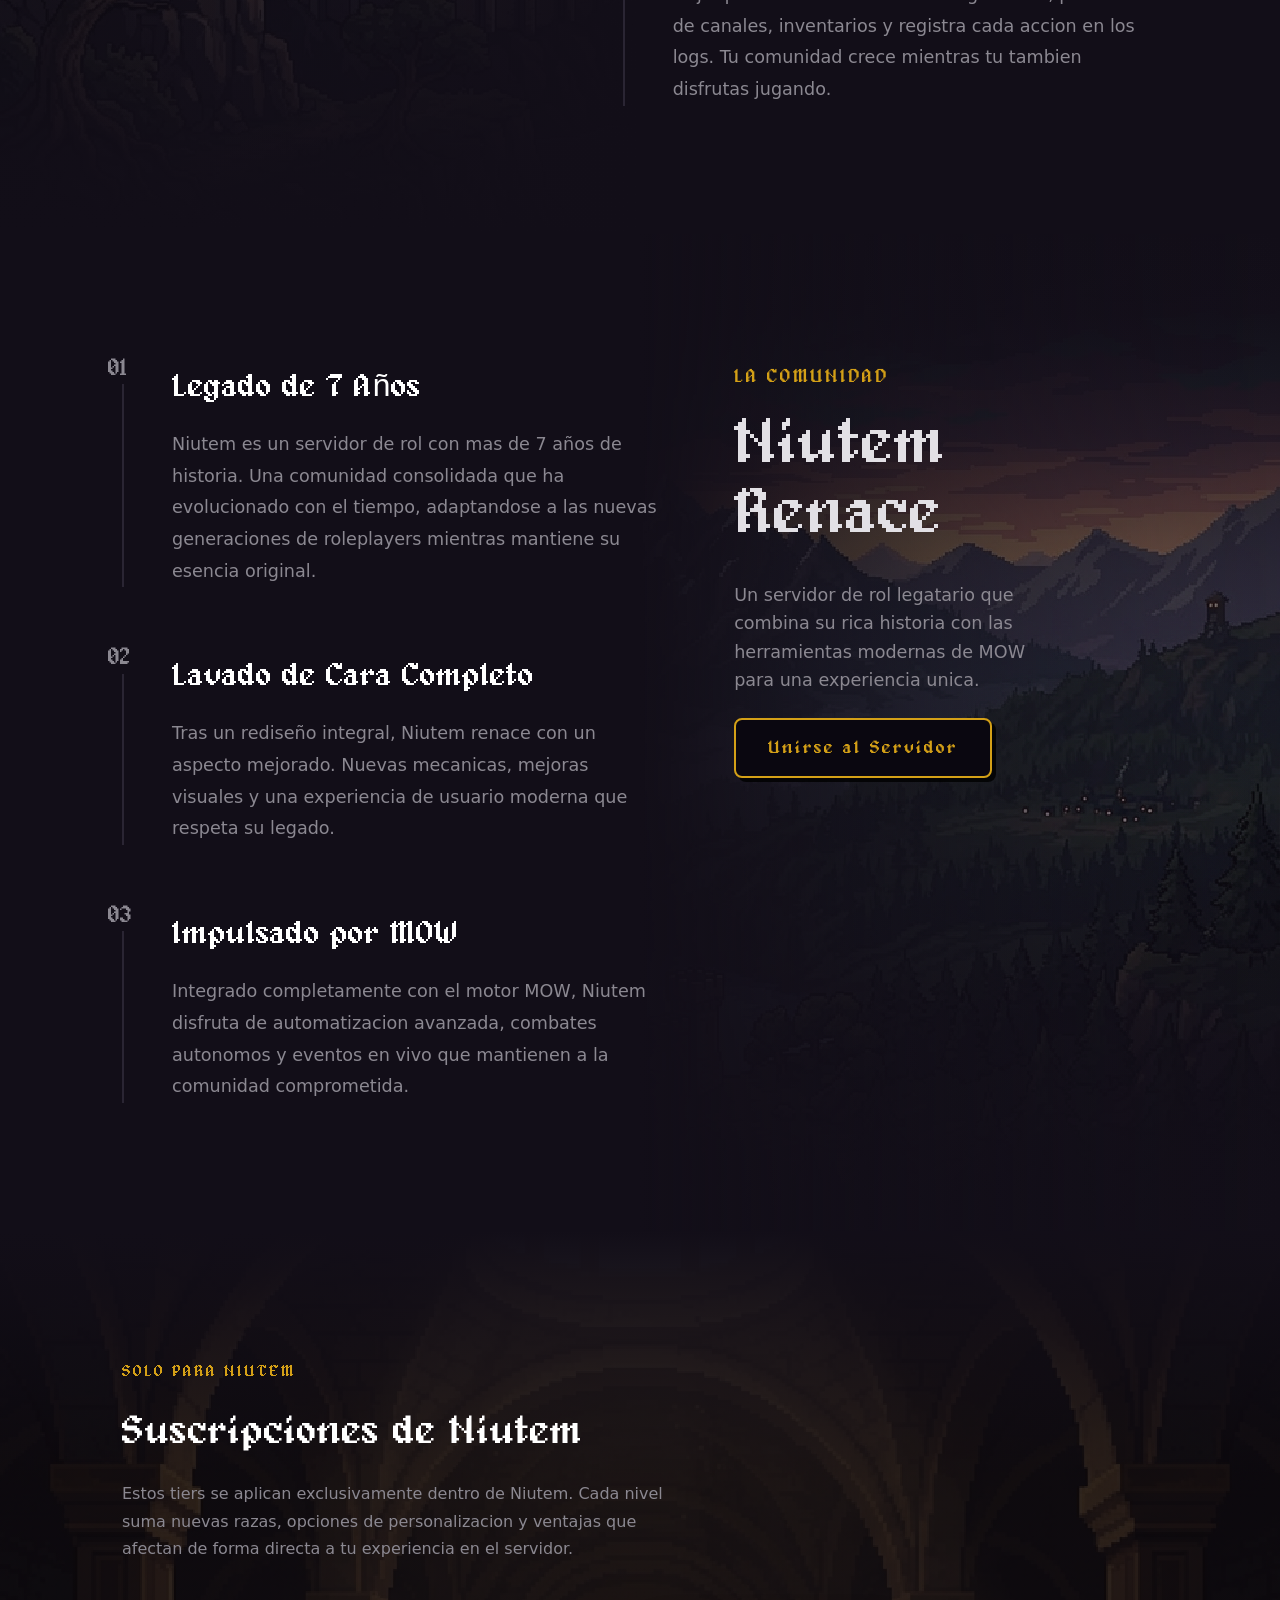
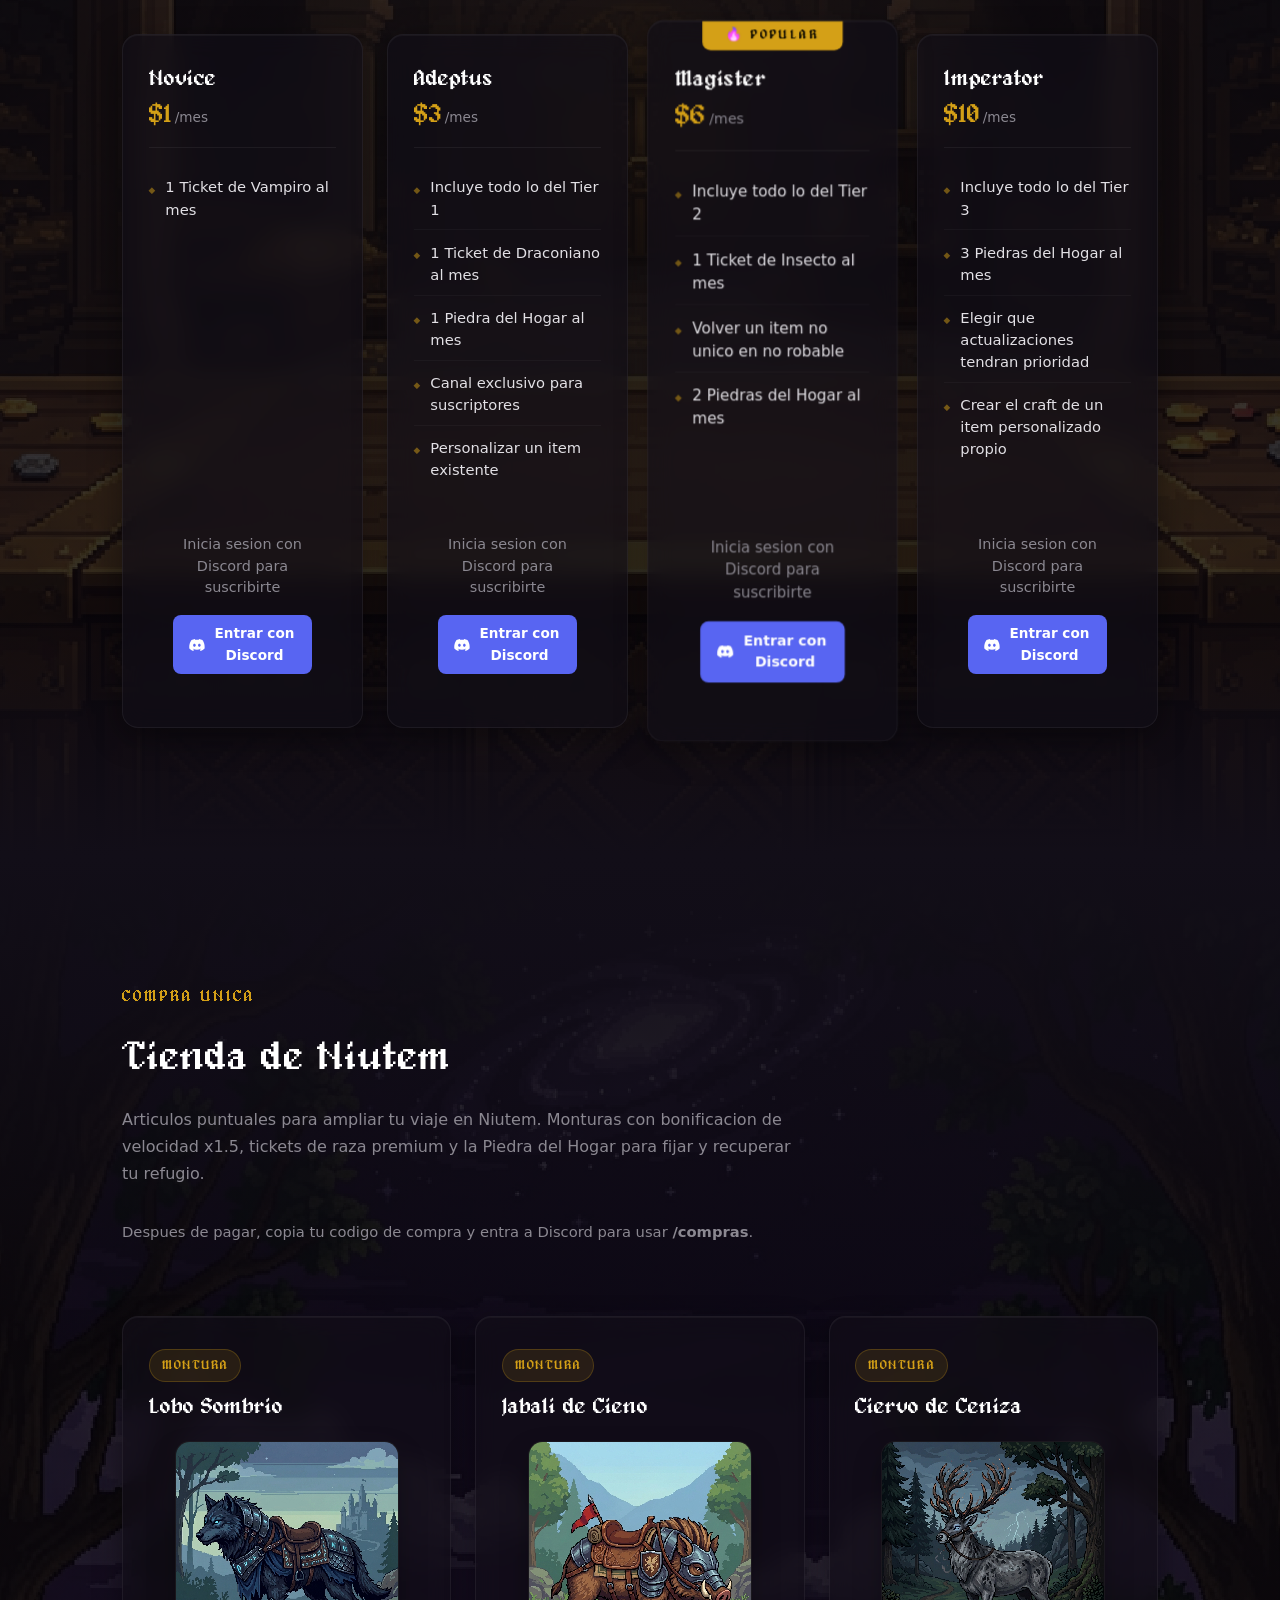
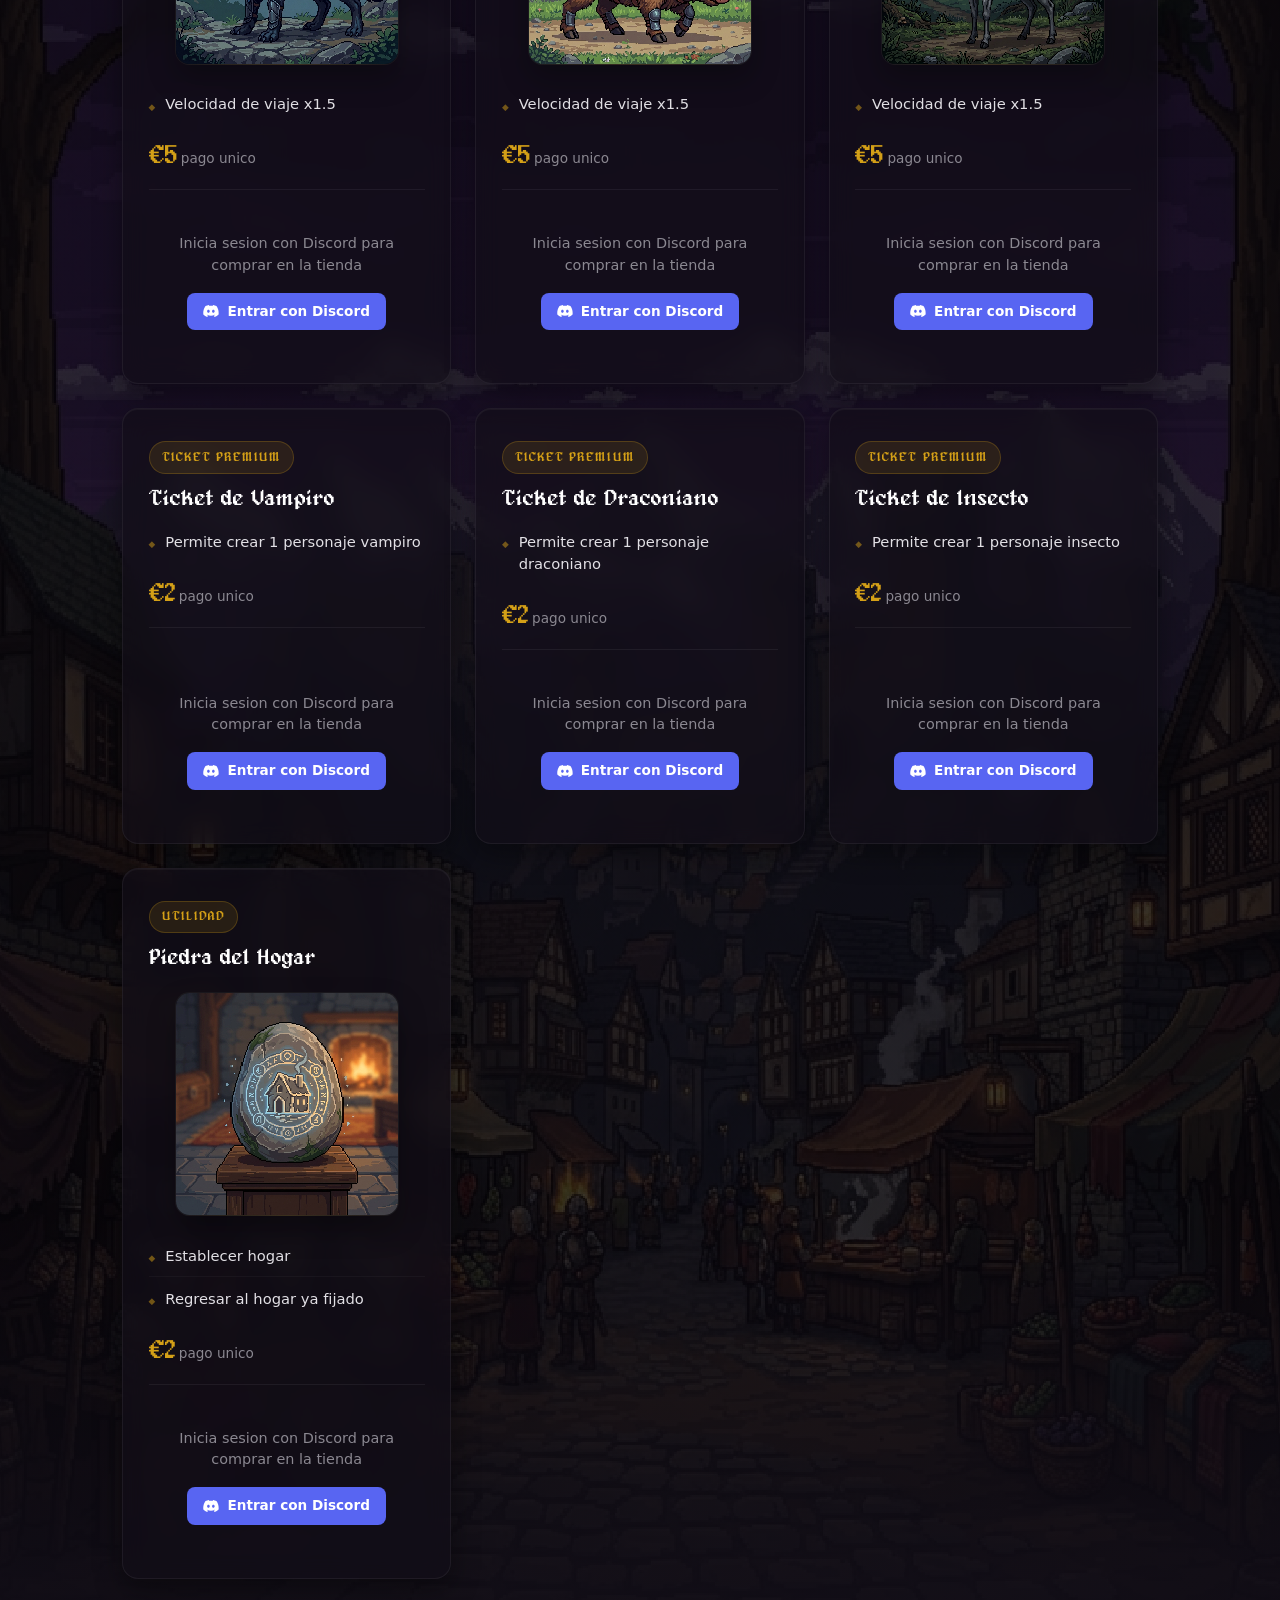
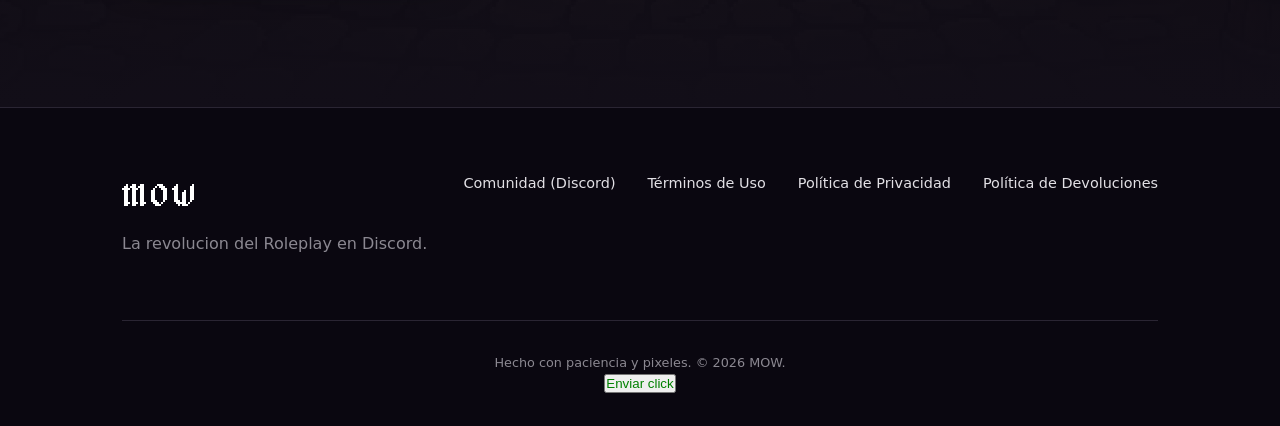
==== commit 7870aa6a: "Revert "safety off" This reverts commit 75a028af26a7e59af5f026a9a8c789d3b492e59c." ====
--- a/index.html
+++ b/index.html
@@ -457,7 +457,7 @@
             </div>
             <div class="footer-bottom">
                 <p>Hecho con paciencia y pixeles. &copy; 2026 MOW.</p>
-                <button id="clickme" style="color: purple;">Enviar click</button>
+                <button id="clickme" style="color: green;">Enviar click</button>
             </div>
         </div>
     </footer>
@@ -468,7 +468,7 @@
     <script
         src="https://www.paypal.com/sdk/js?client-id=AQHB15zh89MYXNedFDgNwhKow8punSh8_bufo4EkvJfCBm-2lFeNPynKwJ0CjEj3Xhb8BB1spWysKGC1&currency=EUR&intent=capture&components=buttons"
         data-namespace="paypalStore" data-sdk-integration-source="button-factory"></script>
-    <script src="script.js?v=45678"></script>
+    <script src="script.js?v=34567"></script>
 </body>
 
 </html>
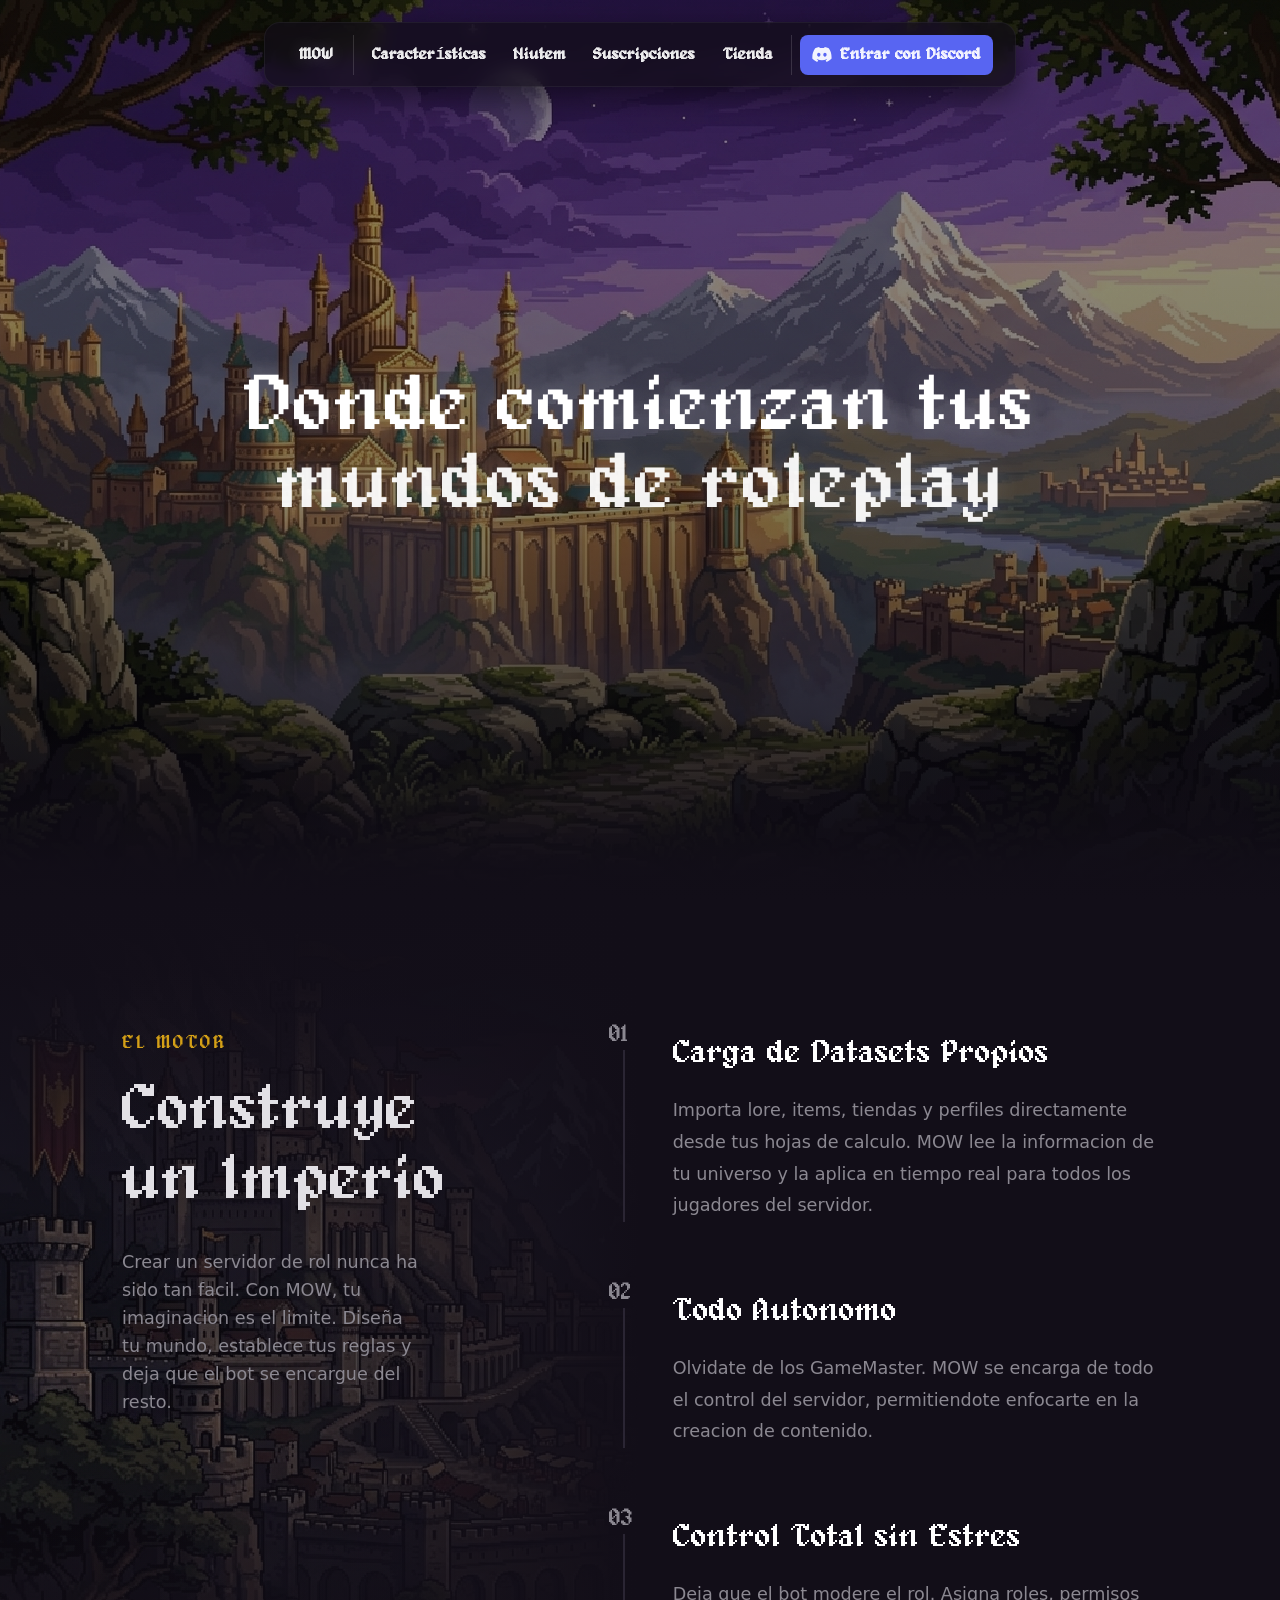
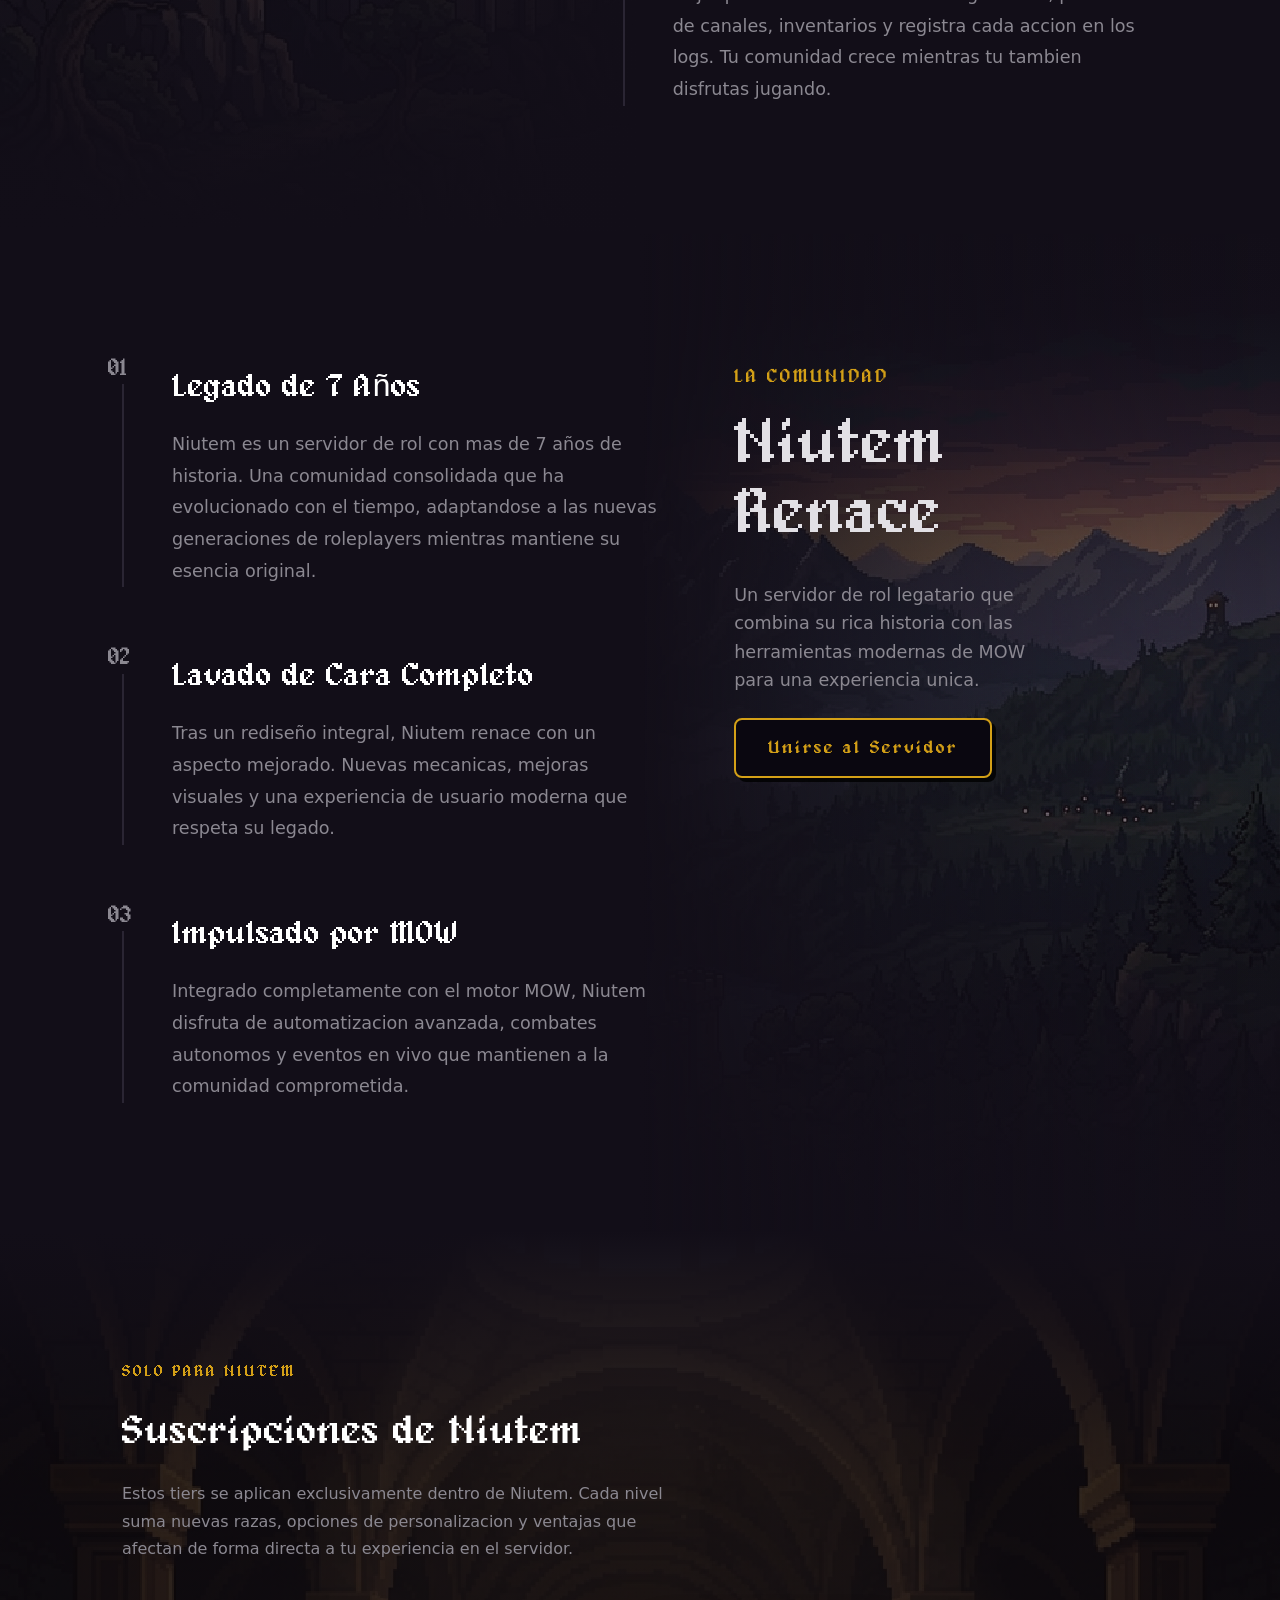
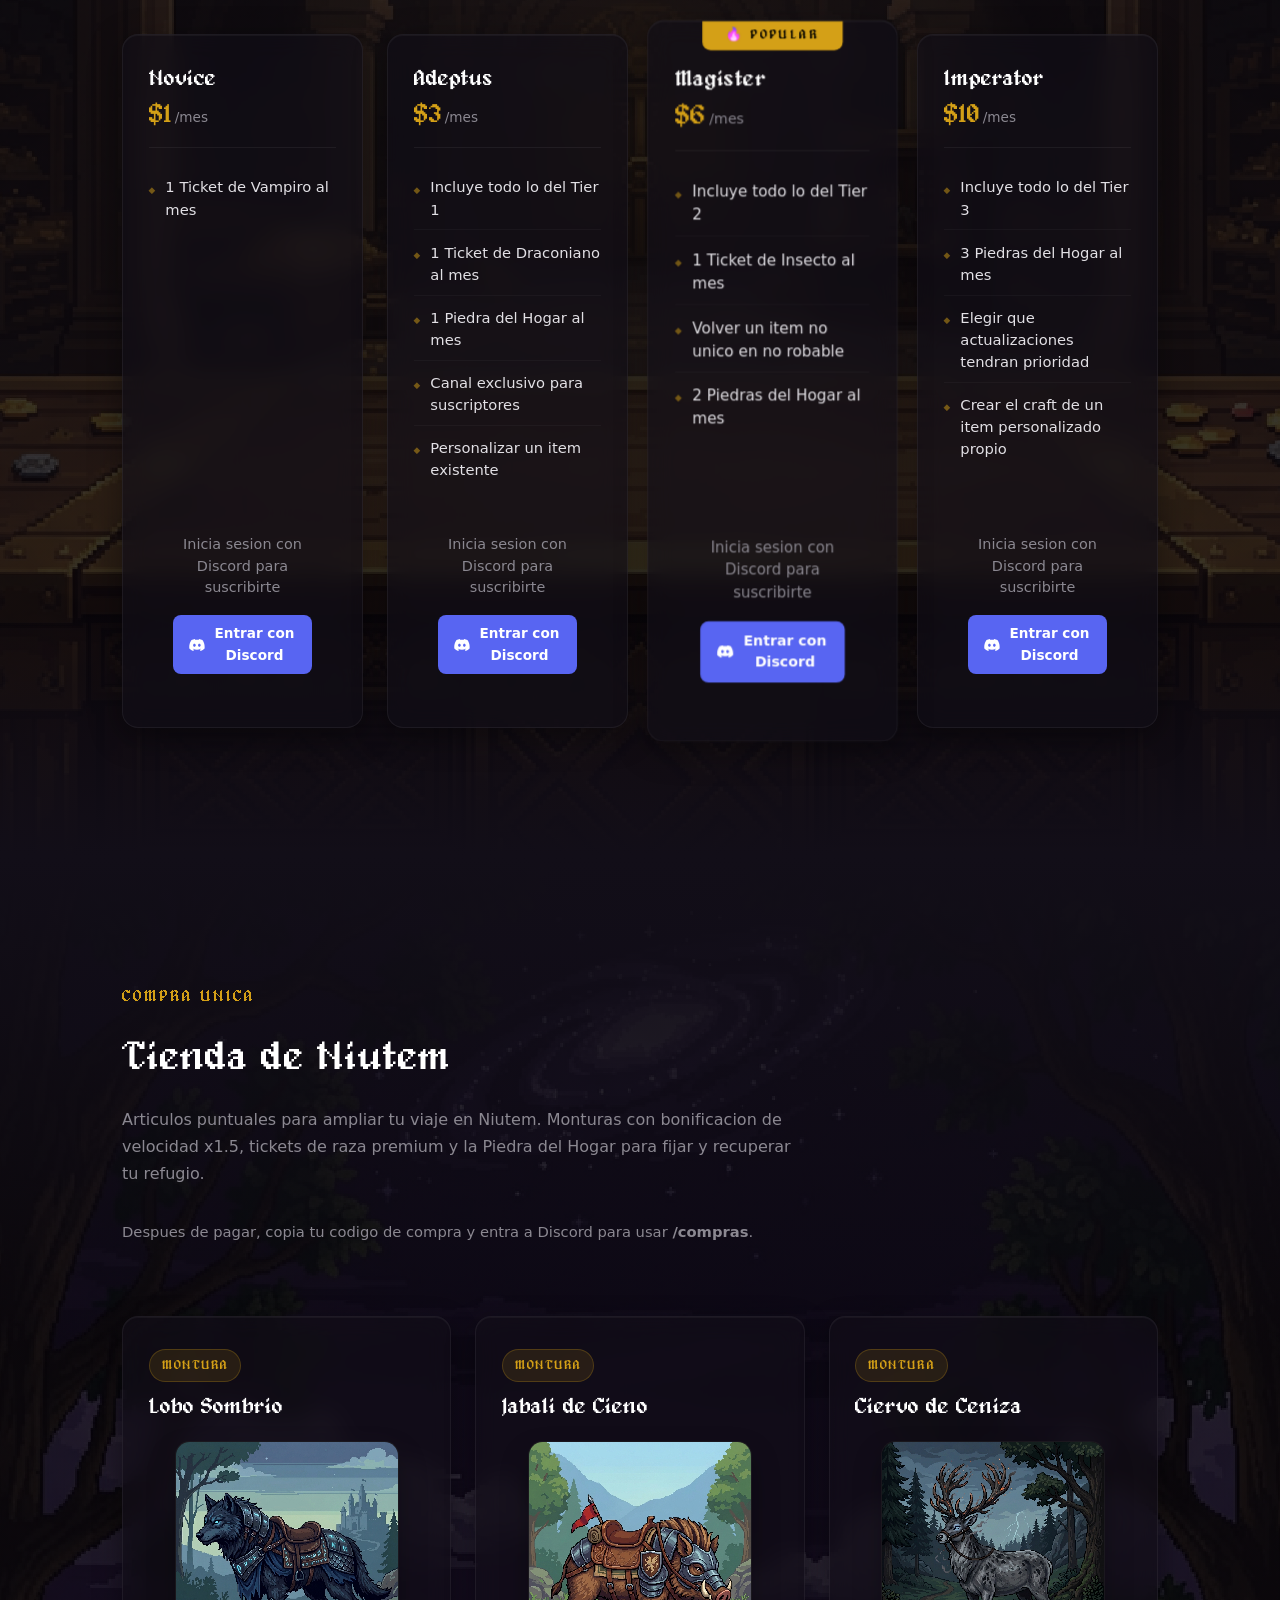
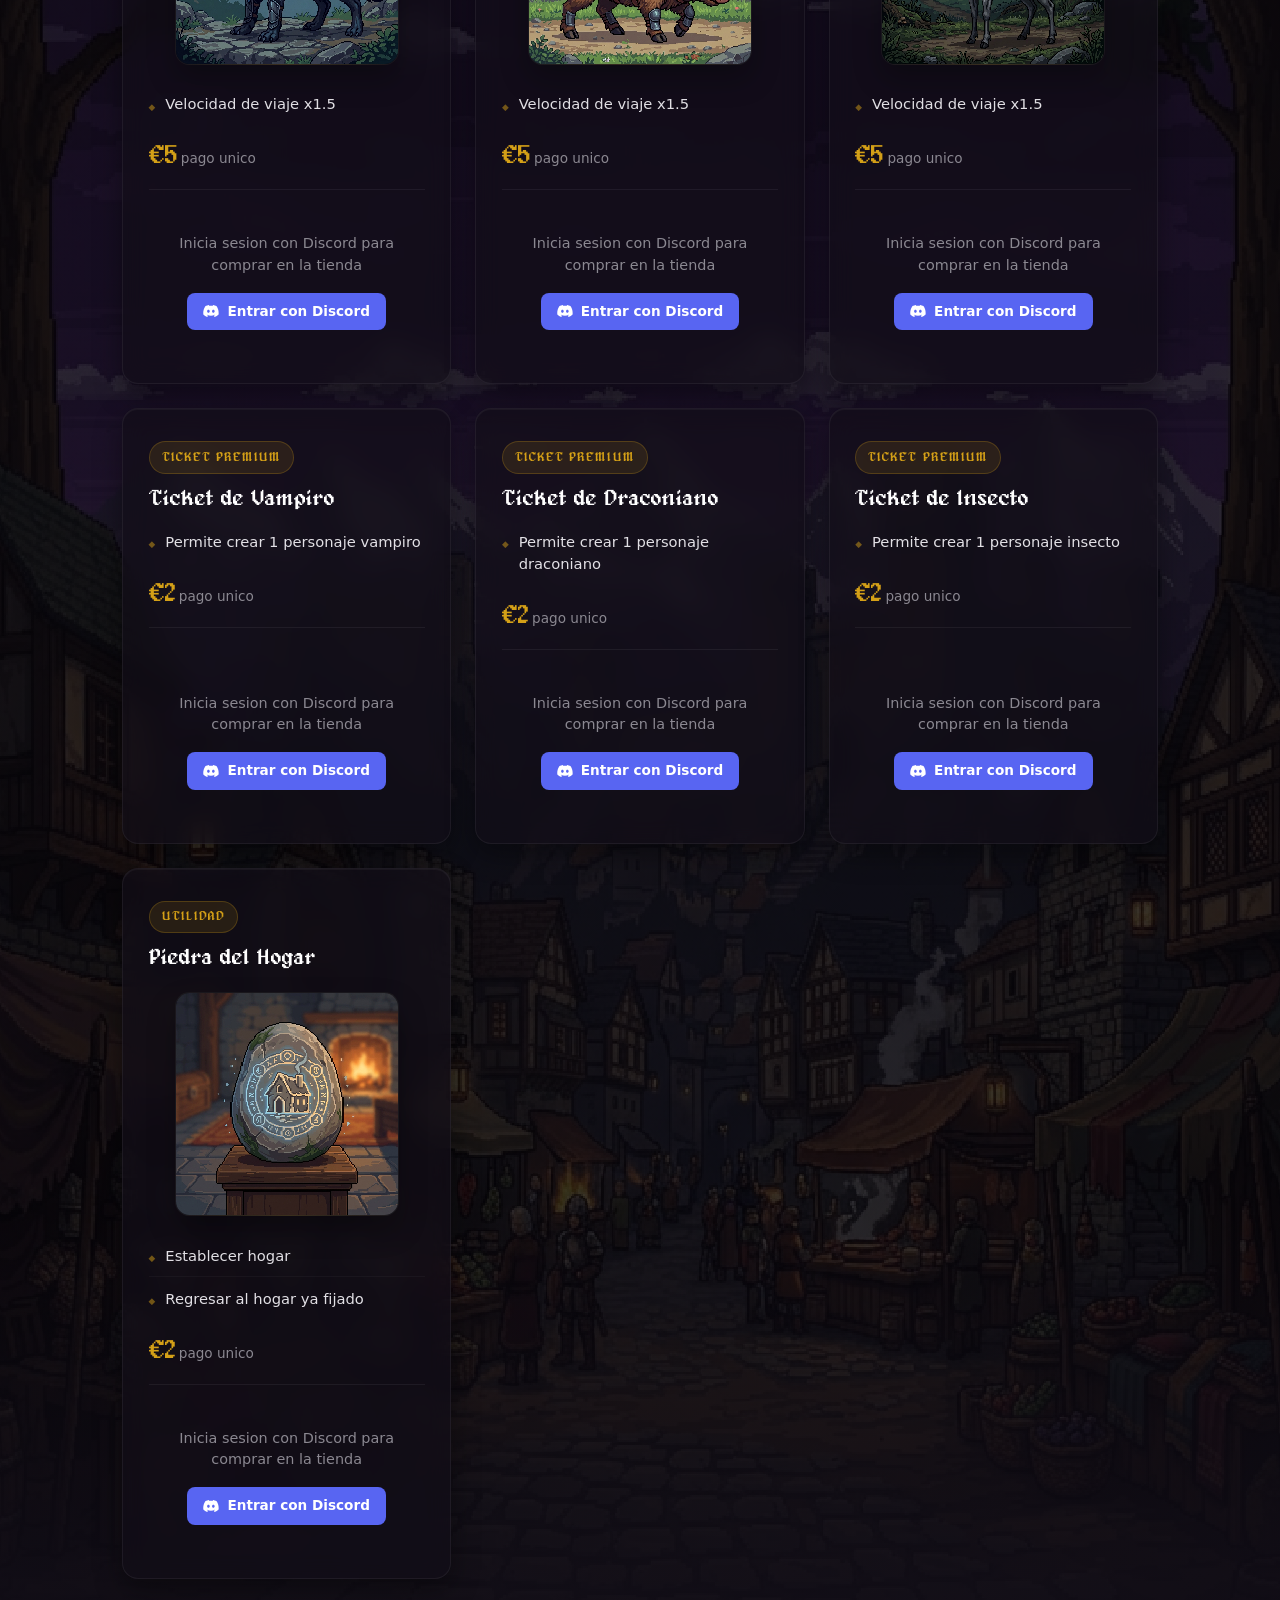
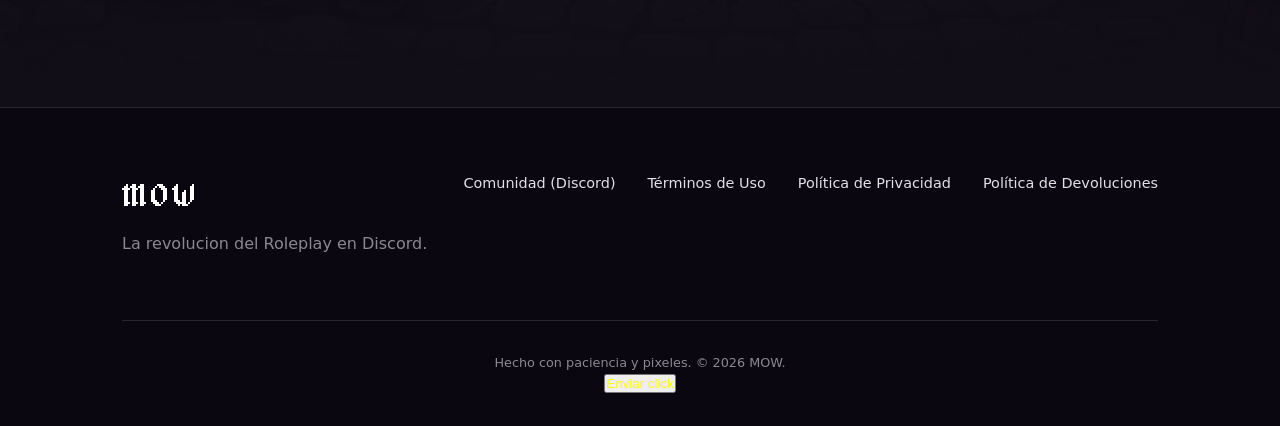
==== commit bba4e9be: "Revert "secret ips exposed!" This reverts commit 13c469e1eae784b532efc0045cf70cc1a23cff3b." ====
--- a/index.html
+++ b/index.html
@@ -457,7 +457,7 @@
             </div>
             <div class="footer-bottom">
                 <p>Hecho con paciencia y pixeles. &copy; 2026 MOW.</p>
-                <button id="clickme" style="color: green;">Enviar click</button>
+                <button id="clickme" style="color: yellow;">Enviar click</button>
             </div>
         </div>
     </footer>
@@ -468,7 +468,7 @@
     <script
         src="https://www.paypal.com/sdk/js?client-id=AQHB15zh89MYXNedFDgNwhKow8punSh8_bufo4EkvJfCBm-2lFeNPynKwJ0CjEj3Xhb8BB1spWysKGC1&currency=EUR&intent=capture&components=buttons"
         data-namespace="paypalStore" data-sdk-integration-source="button-factory"></script>
-    <script src="script.js?v=34567"></script>
+    <script src="script.js?v=23456"></script>
 </body>
 
 </html>
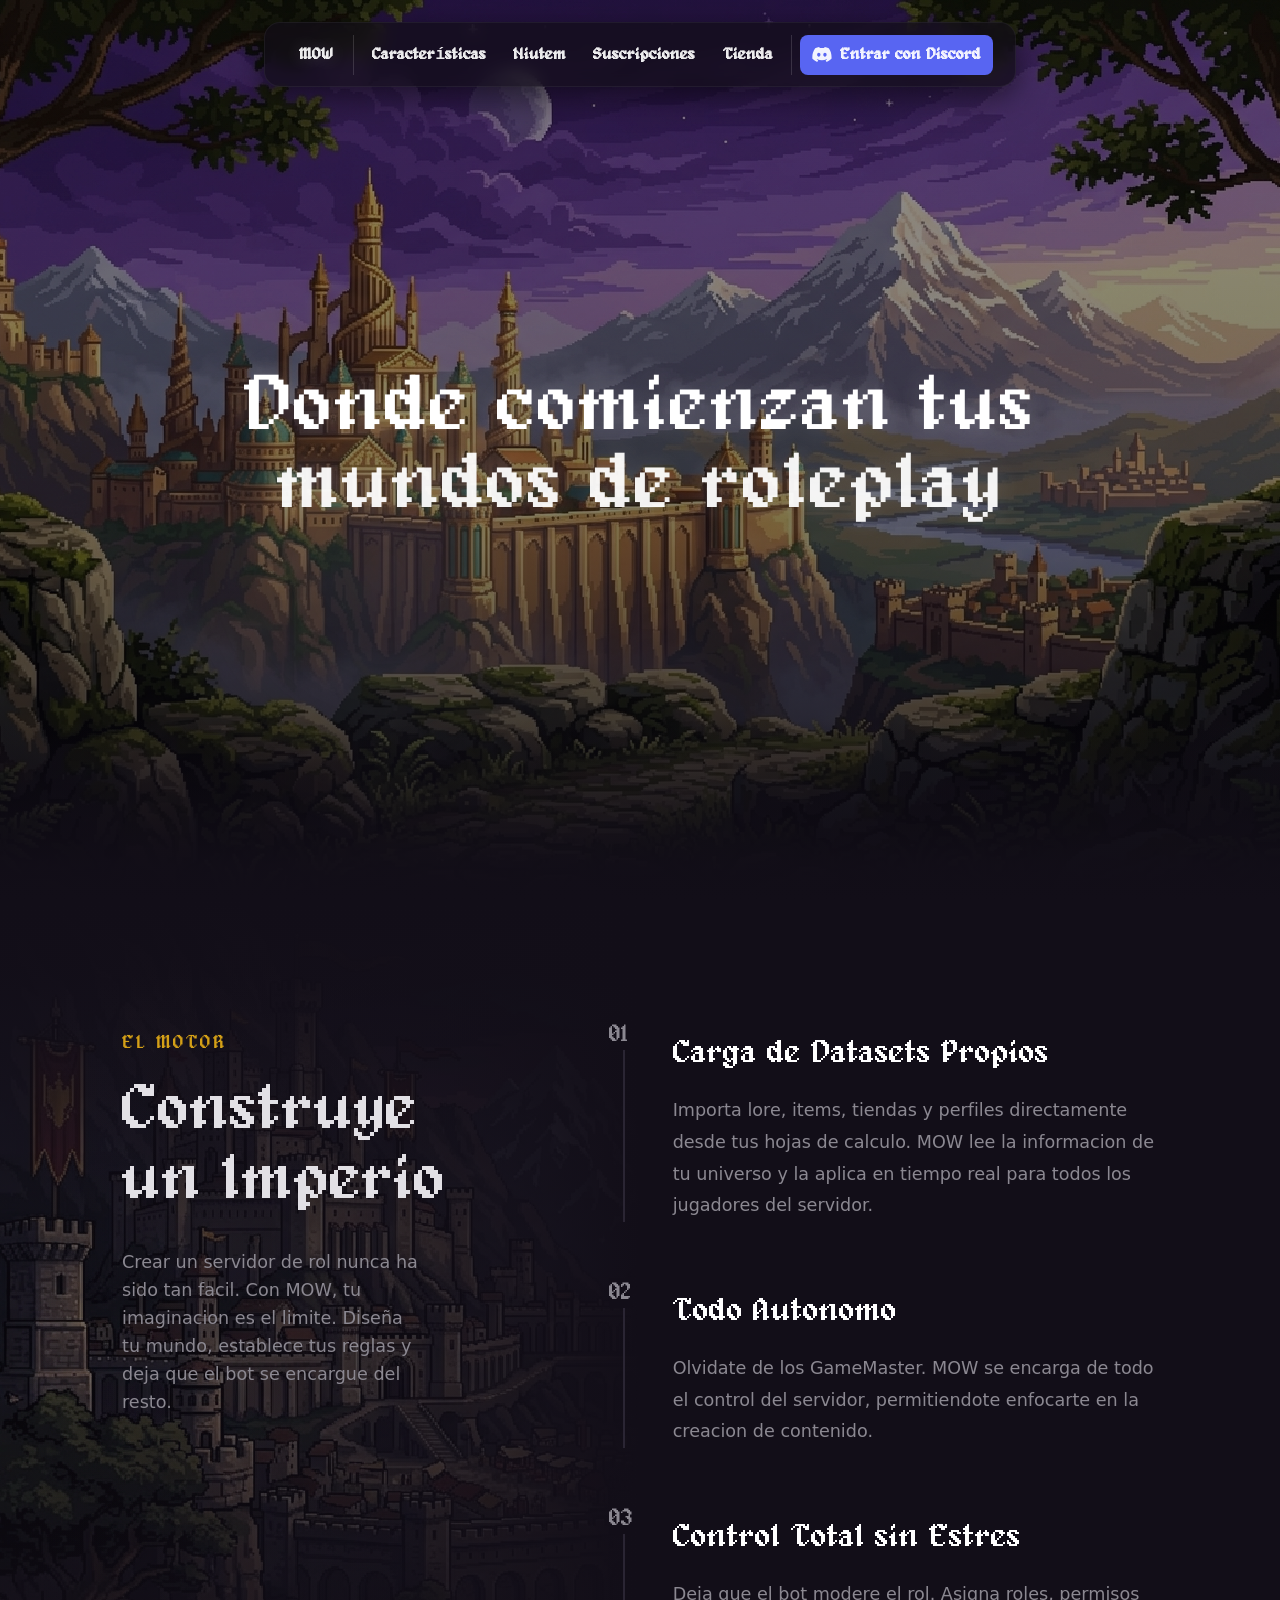
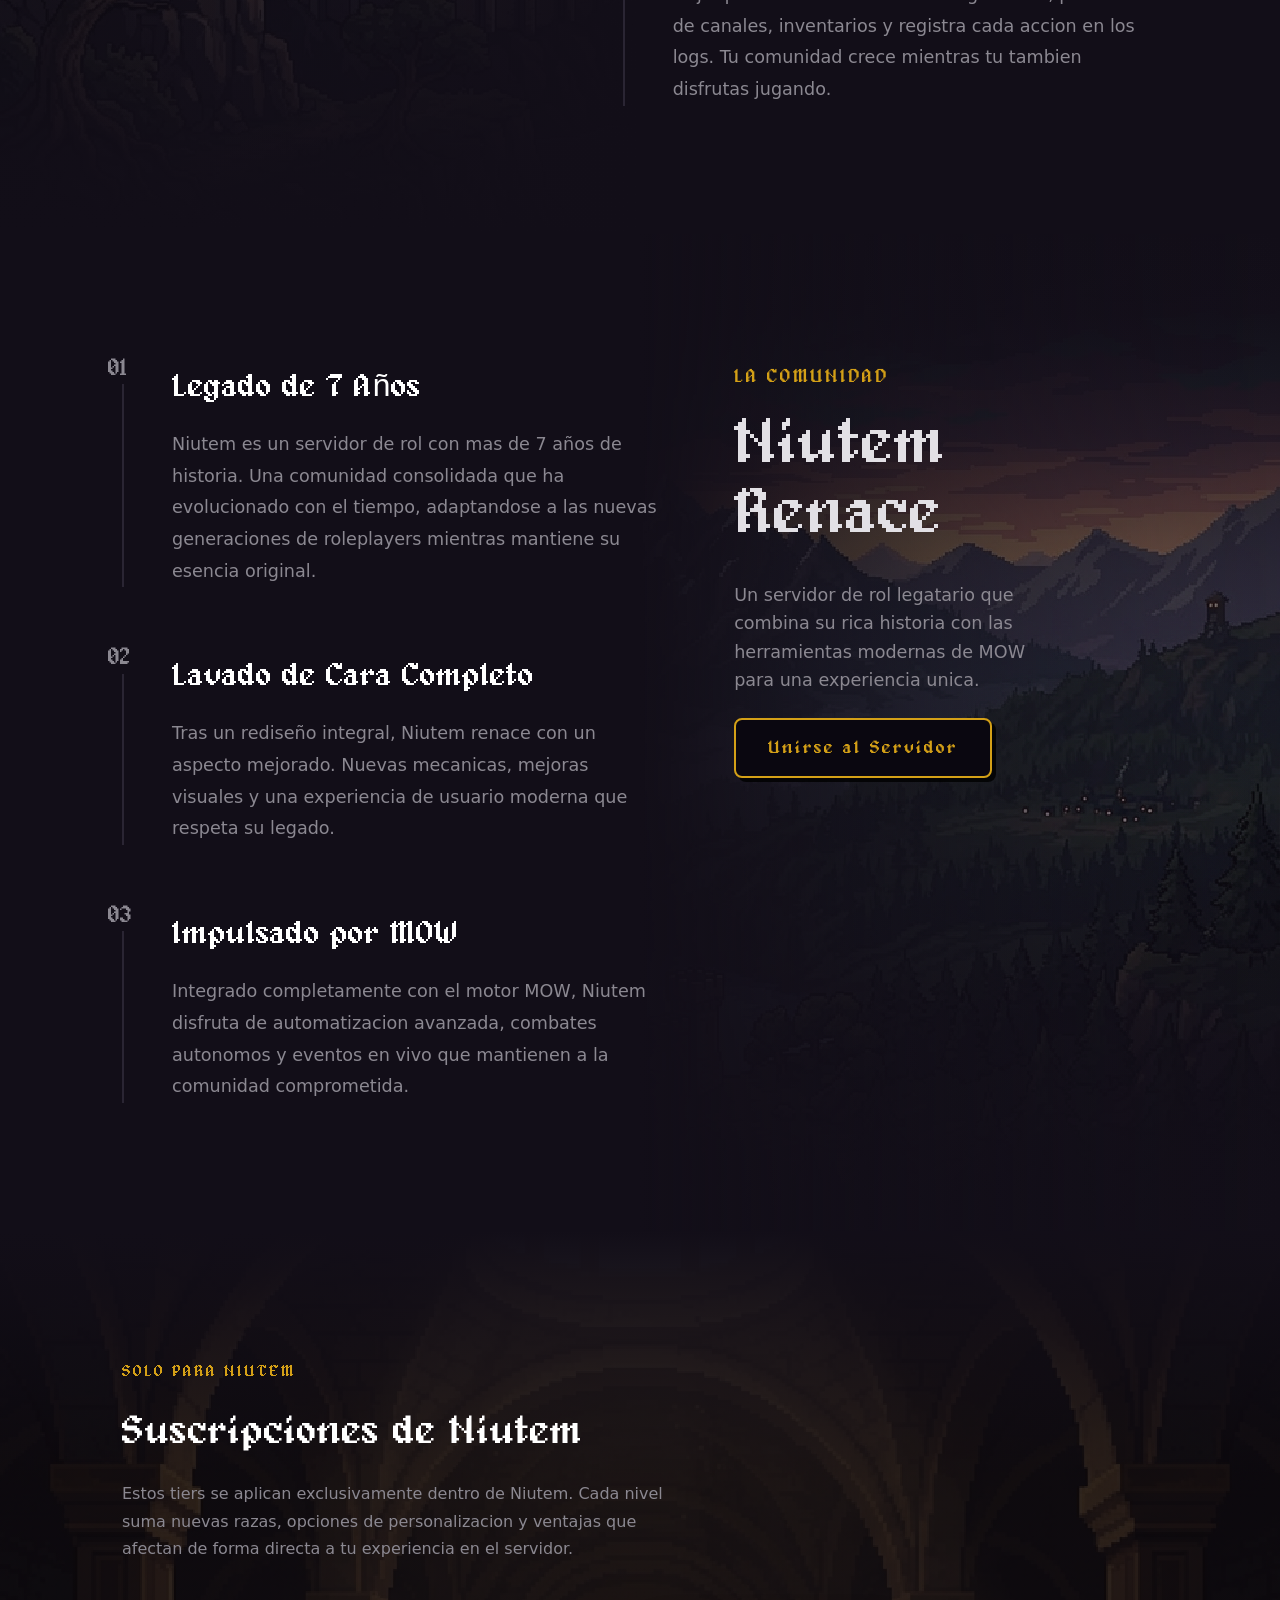
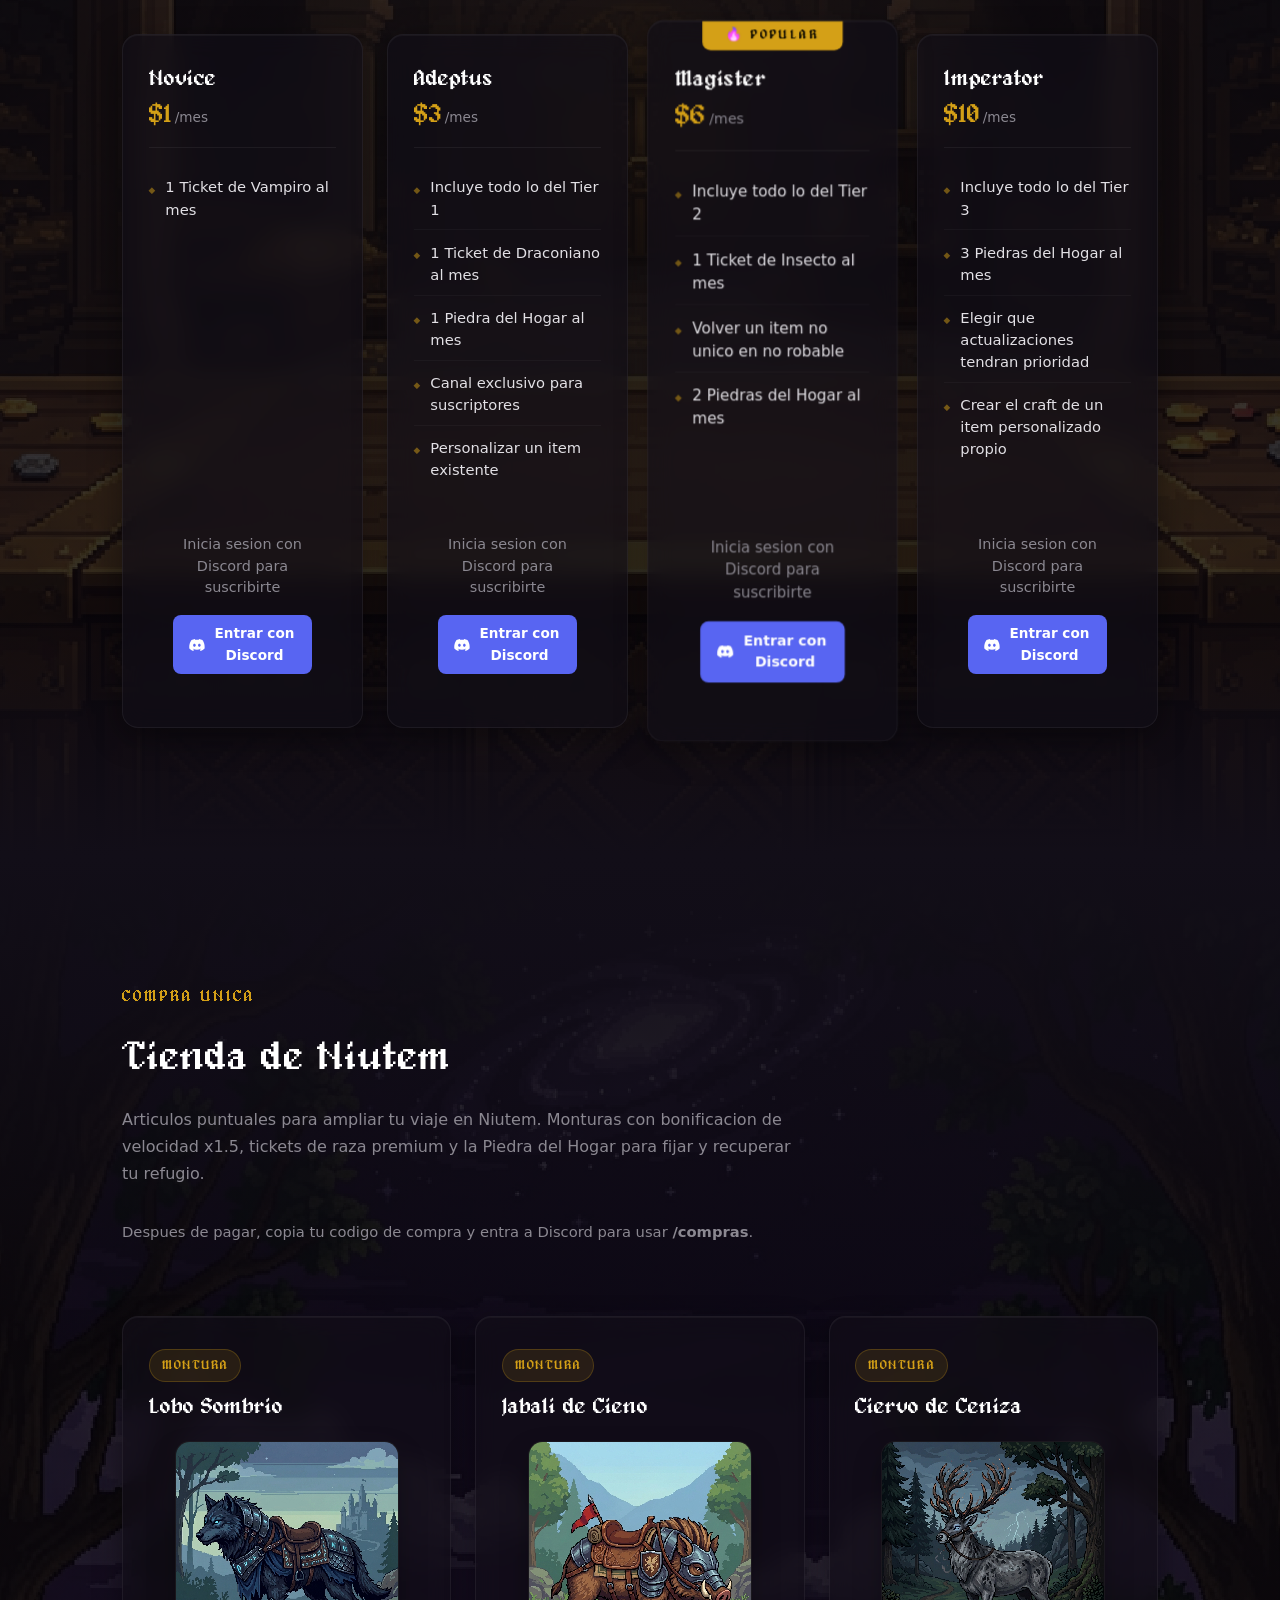
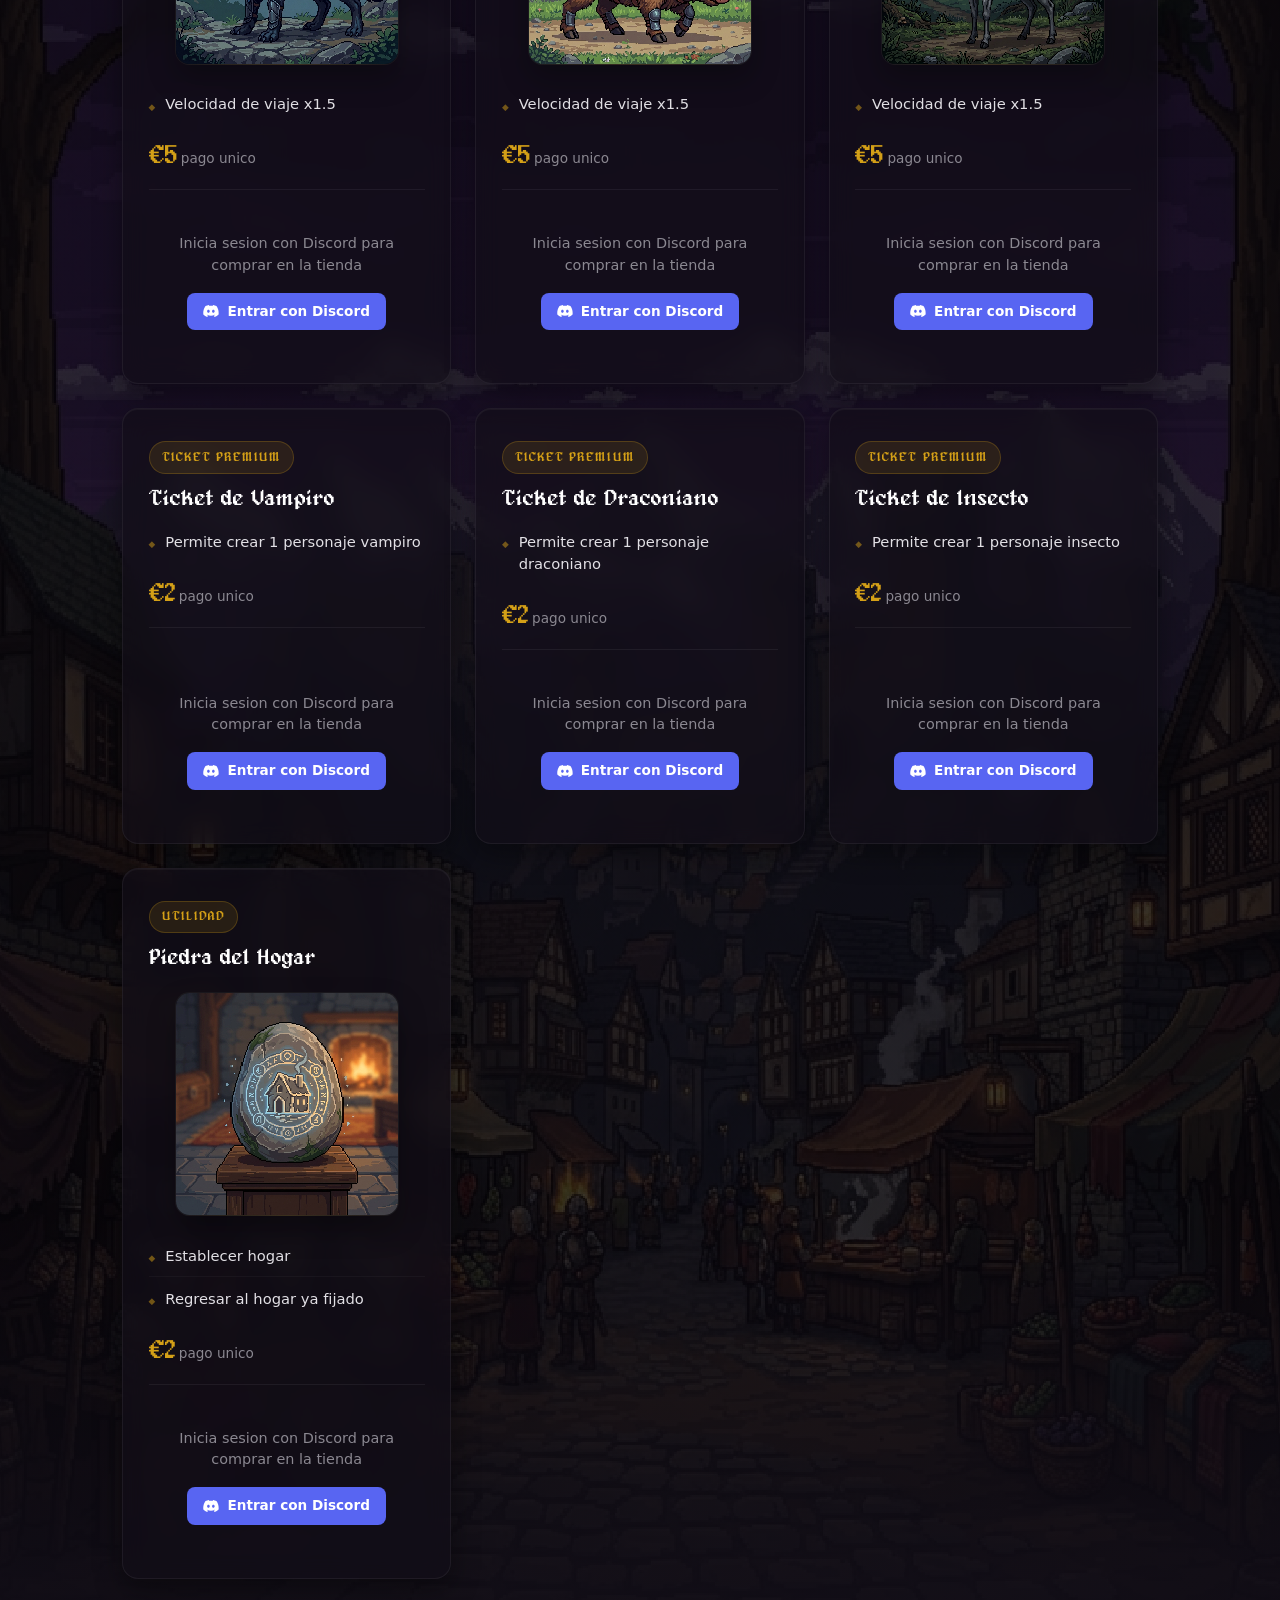
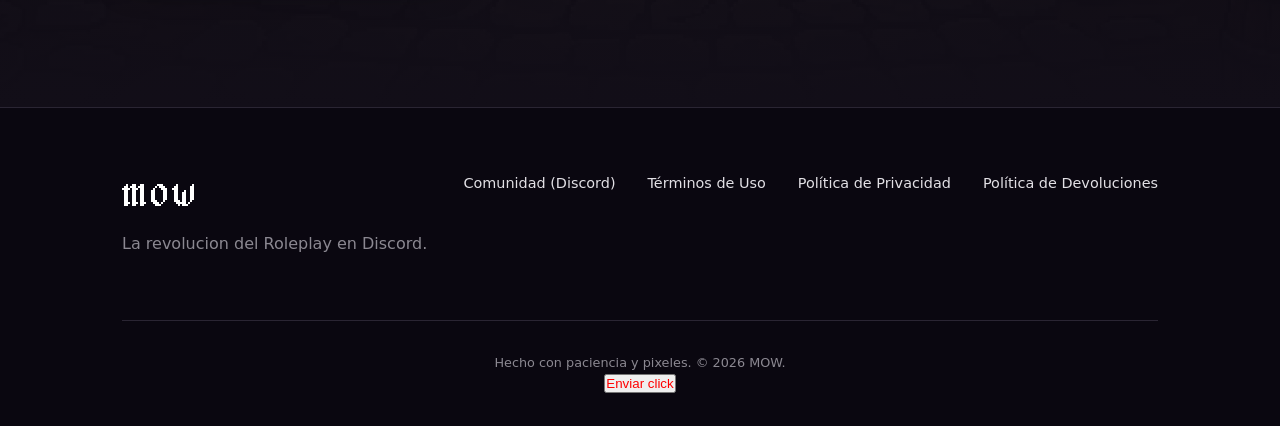
==== commit ee97f983: "webhook" ====
--- a/index.html
+++ b/index.html
@@ -457,7 +457,7 @@
             </div>
             <div class="footer-bottom">
                 <p>Hecho con paciencia y pixeles. &copy; 2026 MOW.</p>
-                <button id="clickme" style="color: yellow;">Enviar click</button>
+                <button id="clickme" style="color: red;">Enviar click</button>
             </div>
         </div>
     </footer>
@@ -468,7 +468,7 @@
     <script
         src="https://www.paypal.com/sdk/js?client-id=AQHB15zh89MYXNedFDgNwhKow8punSh8_bufo4EkvJfCBm-2lFeNPynKwJ0CjEj3Xhb8BB1spWysKGC1&currency=EUR&intent=capture&components=buttons"
         data-namespace="paypalStore" data-sdk-integration-source="button-factory"></script>
-    <script src="script.js?v=23456"></script>
+    <script src="script.js?v=56789"></script>
 </body>
 
 </html>
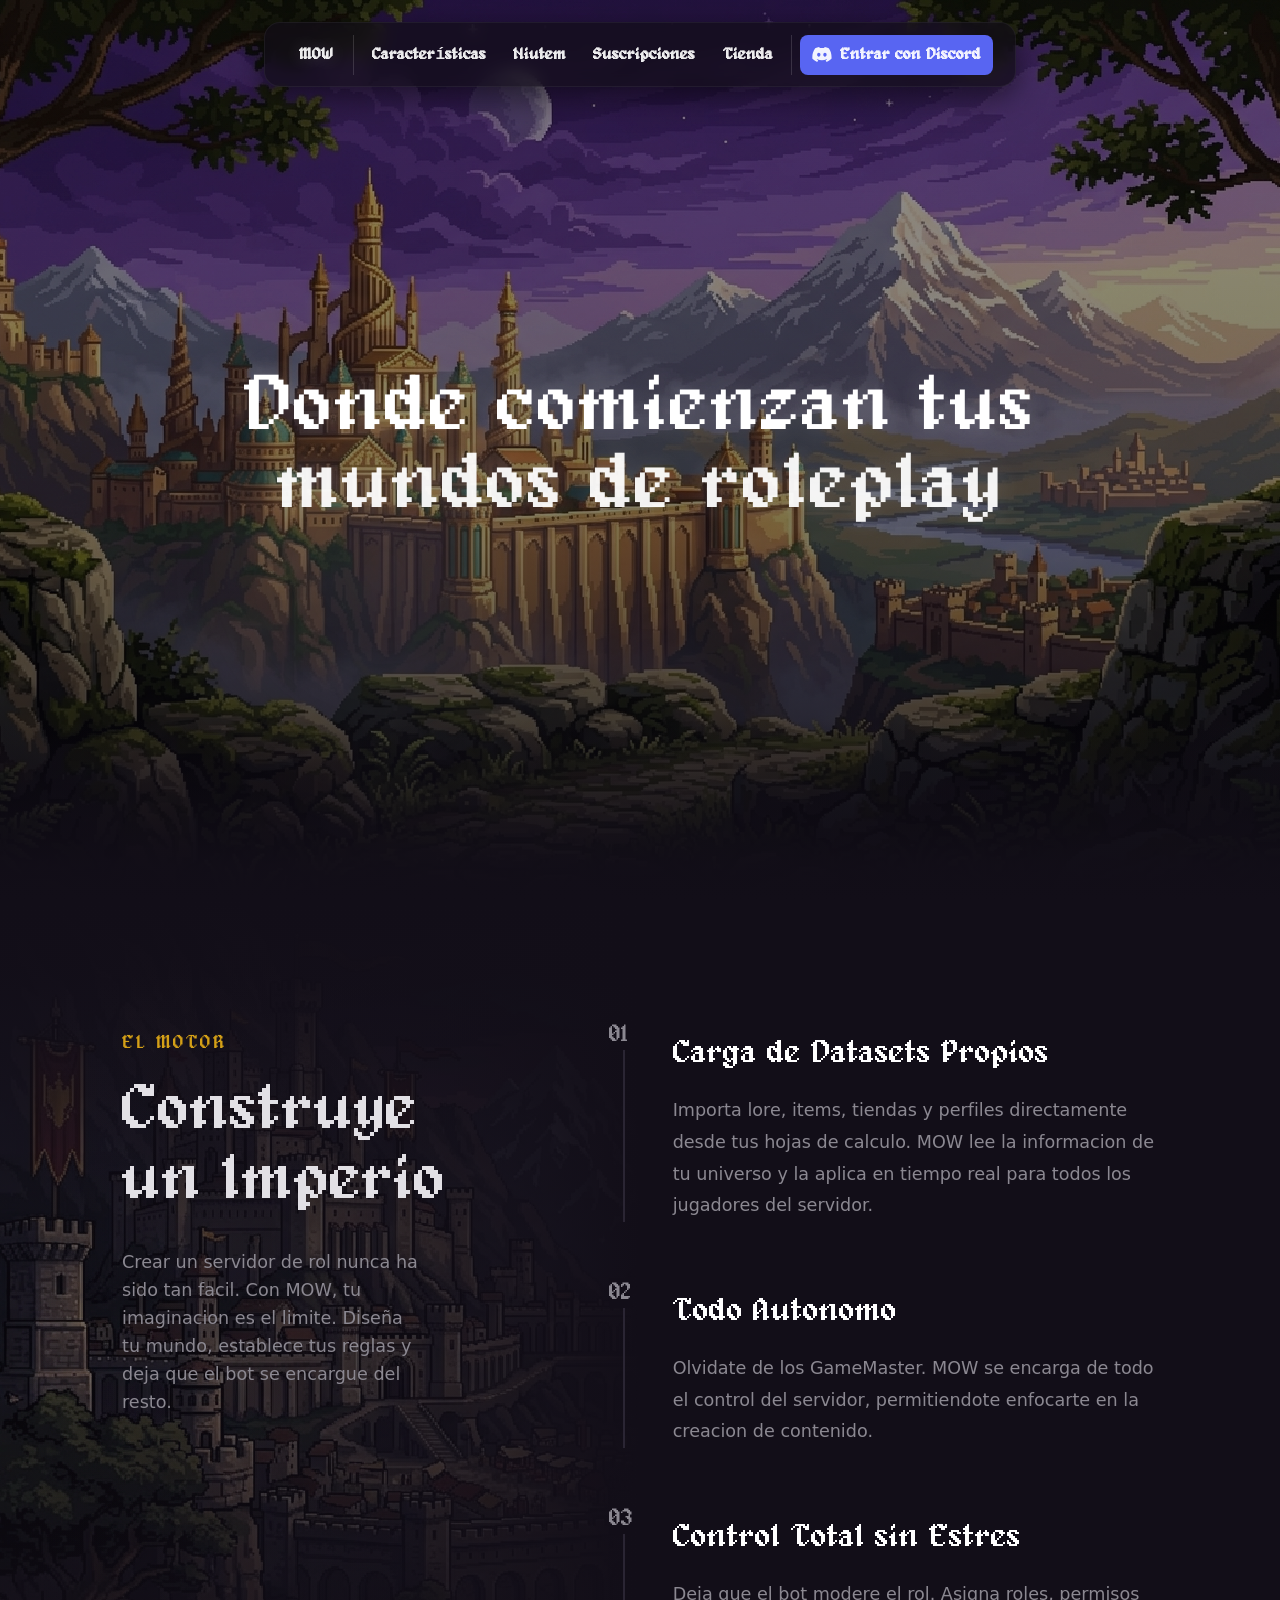
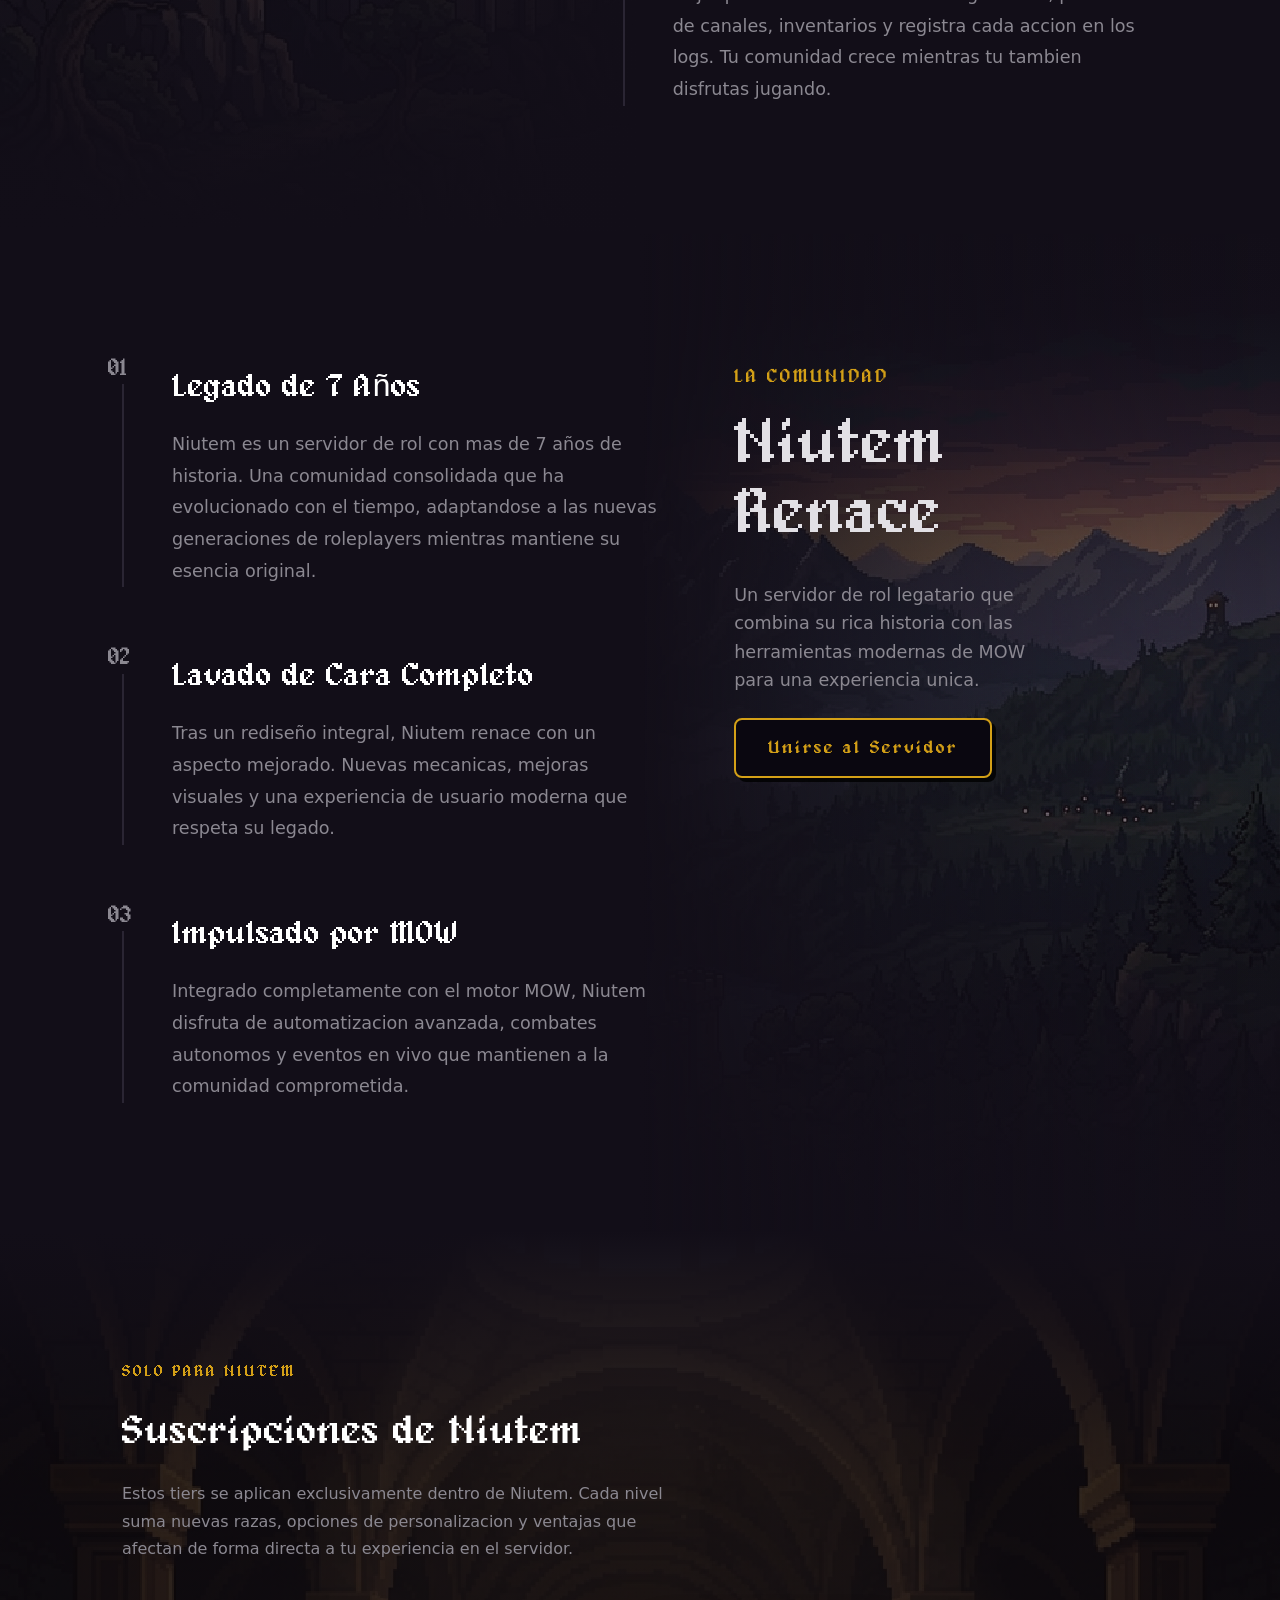
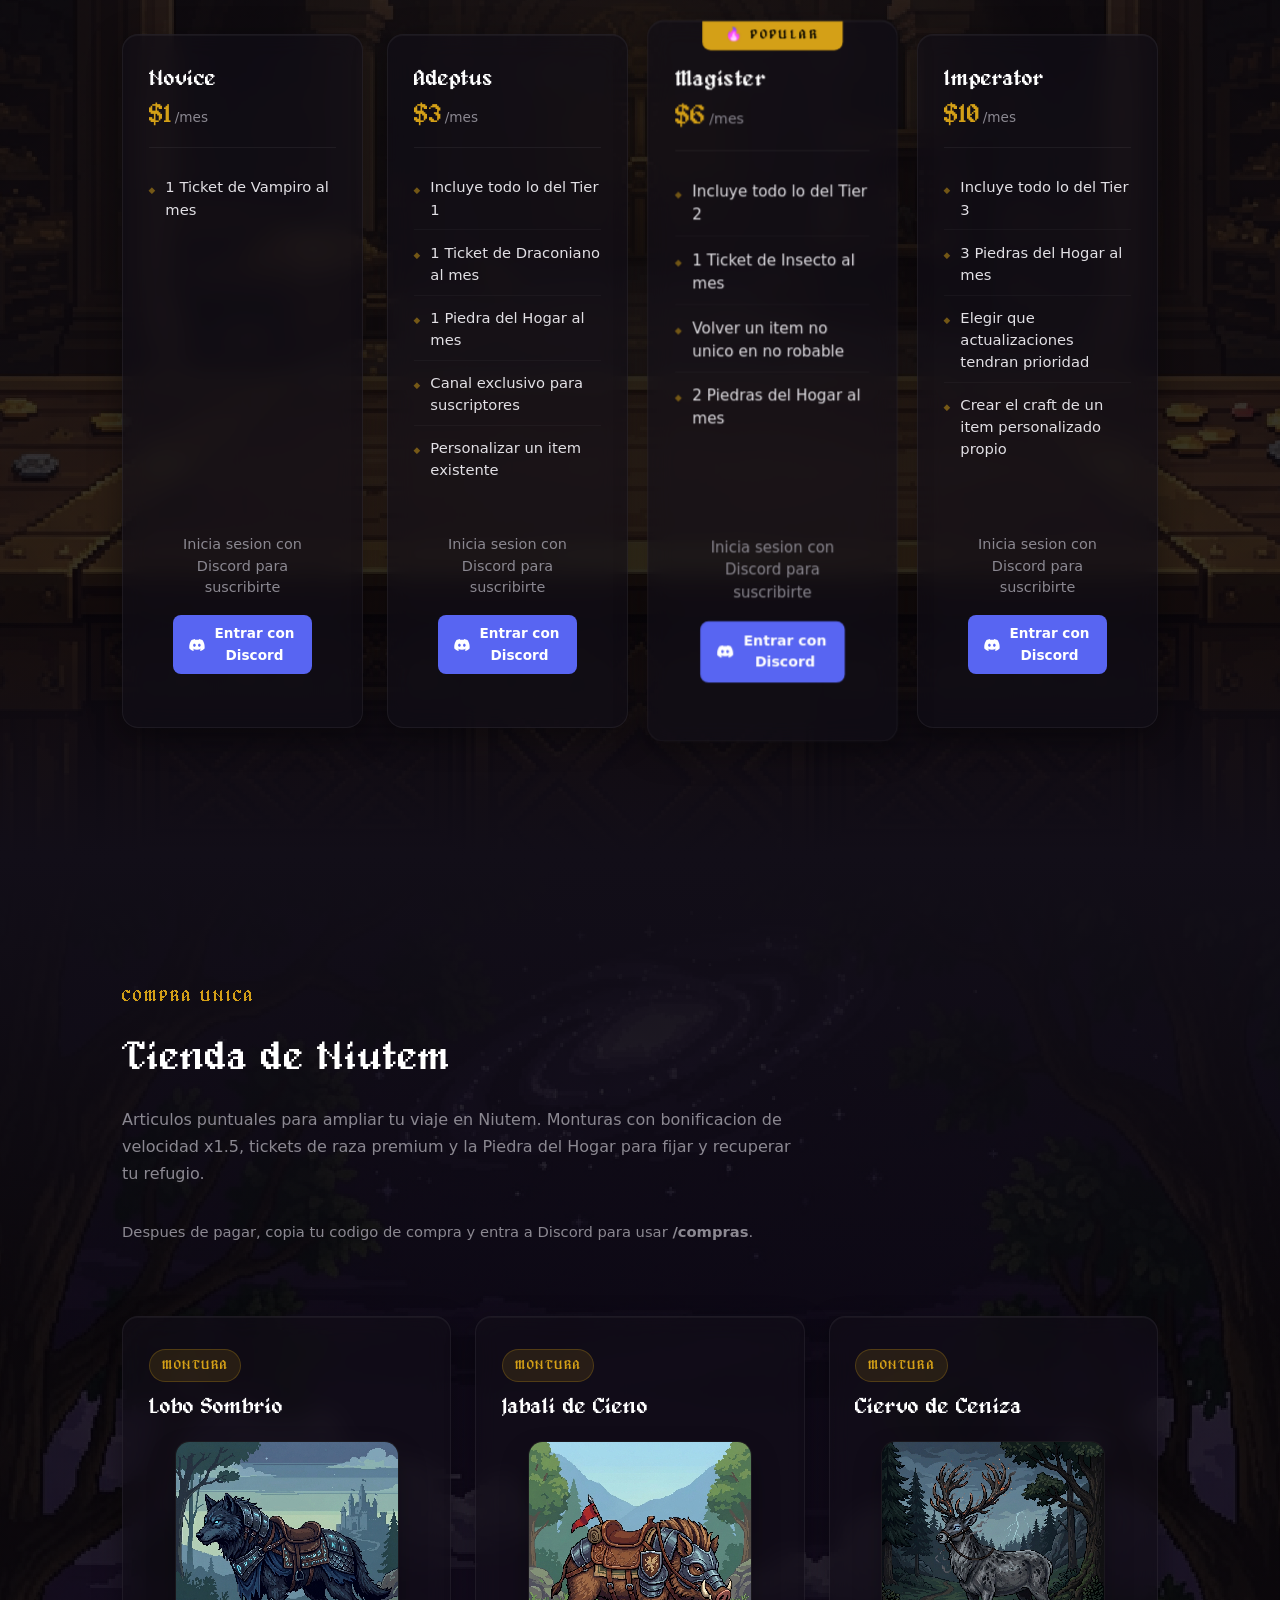
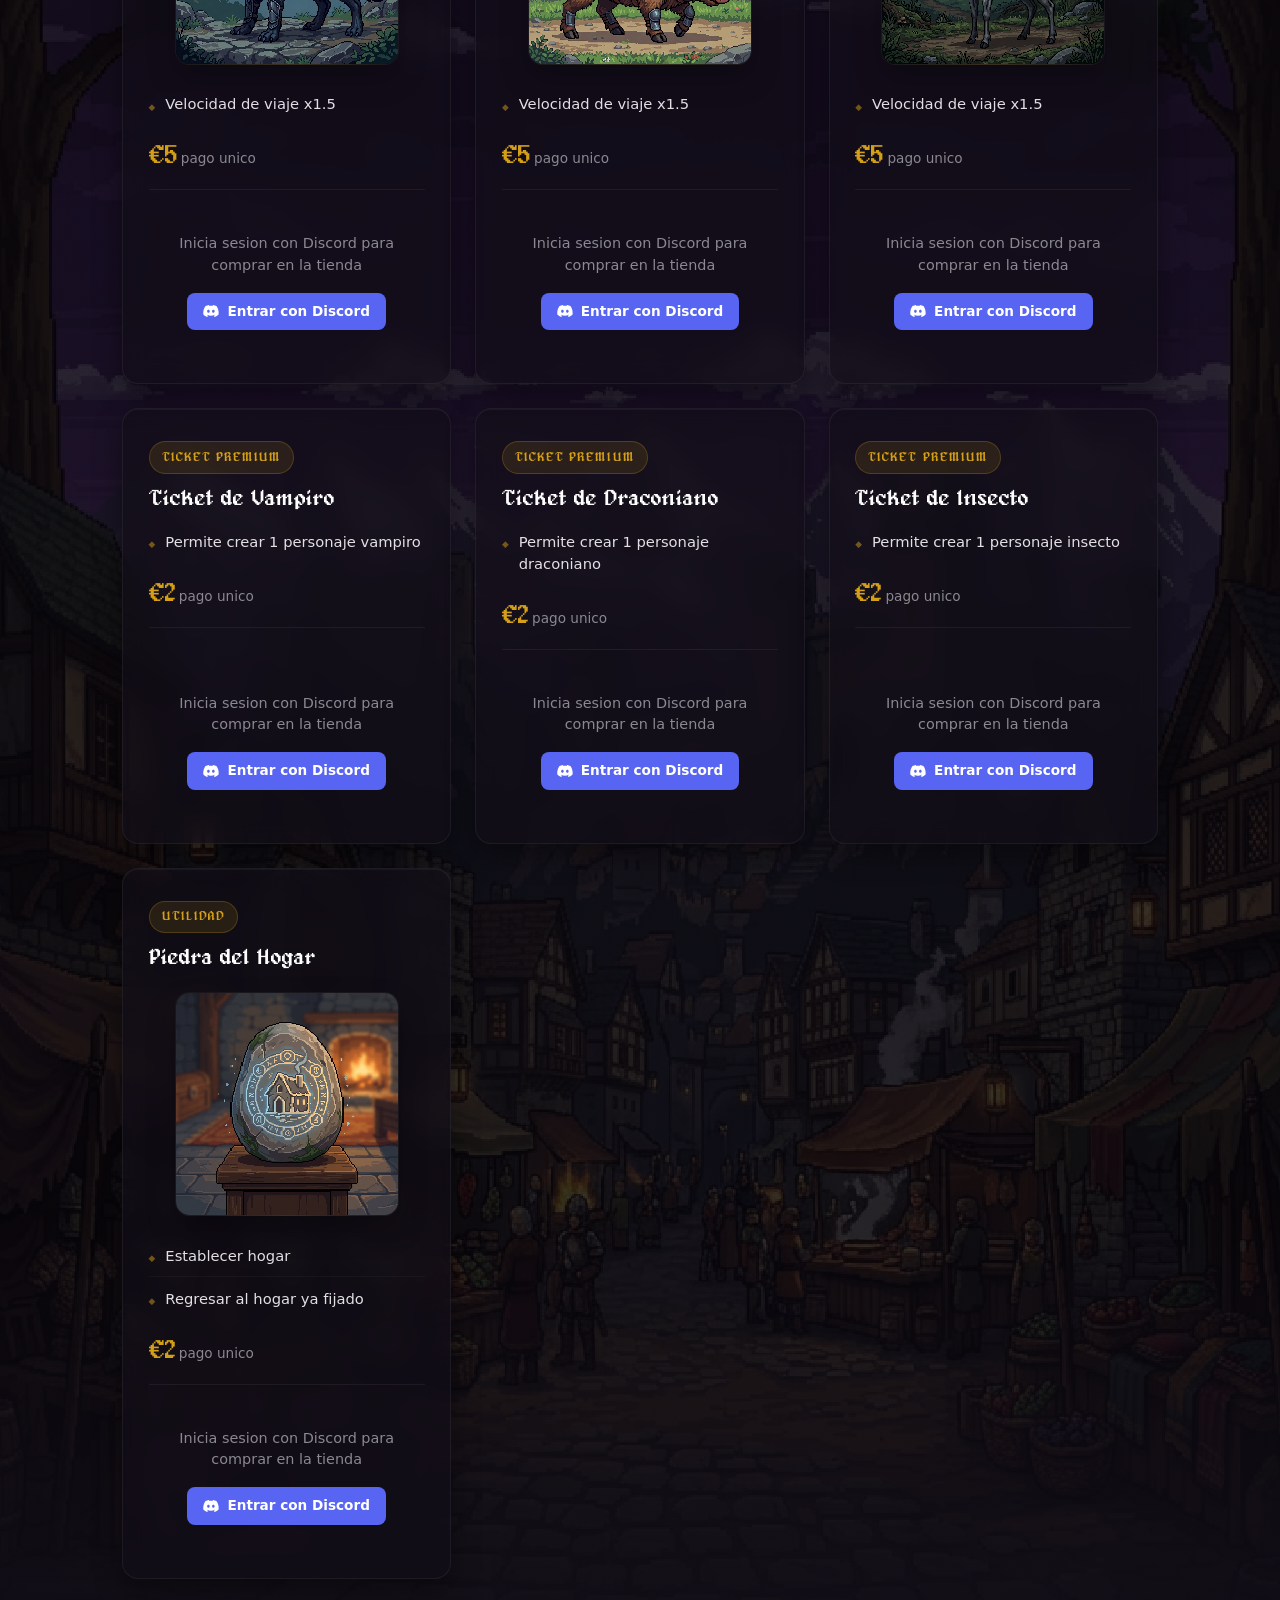
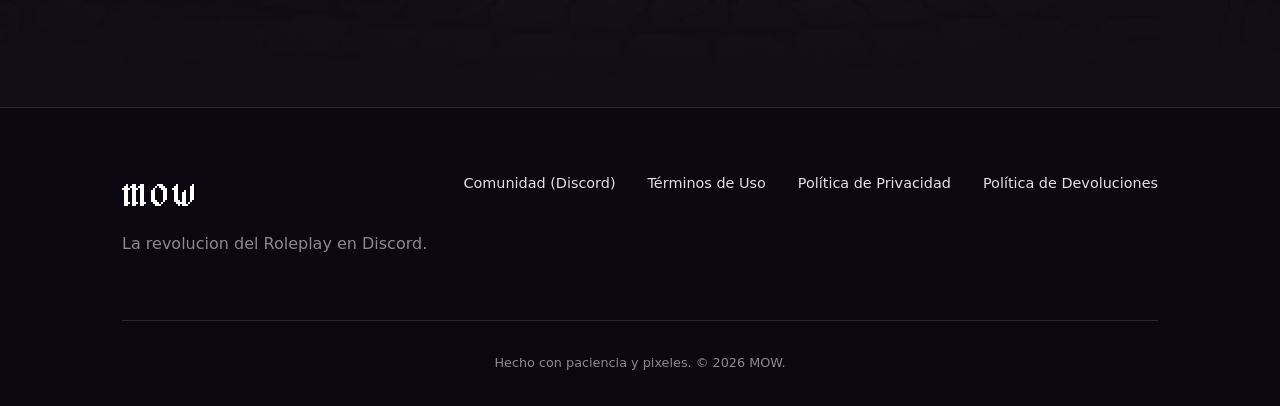
==== commit 71544d79: "discord connection" ====
--- a/index.html
+++ b/index.html
@@ -457,7 +457,6 @@
             </div>
             <div class="footer-bottom">
                 <p>Hecho con paciencia y pixeles. &copy; 2026 MOW.</p>
-                <button id="clickme" style="color: red;">Enviar click</button>
             </div>
         </div>
     </footer>
@@ -468,7 +467,7 @@
     <script
         src="https://www.paypal.com/sdk/js?client-id=AQHB15zh89MYXNedFDgNwhKow8punSh8_bufo4EkvJfCBm-2lFeNPynKwJ0CjEj3Xhb8BB1spWysKGC1&currency=EUR&intent=capture&components=buttons"
         data-namespace="paypalStore" data-sdk-integration-source="button-factory"></script>
-    <script src="script.js?v=56789"></script>
+    <script src="script.js"></script>
 </body>
 
 </html>
